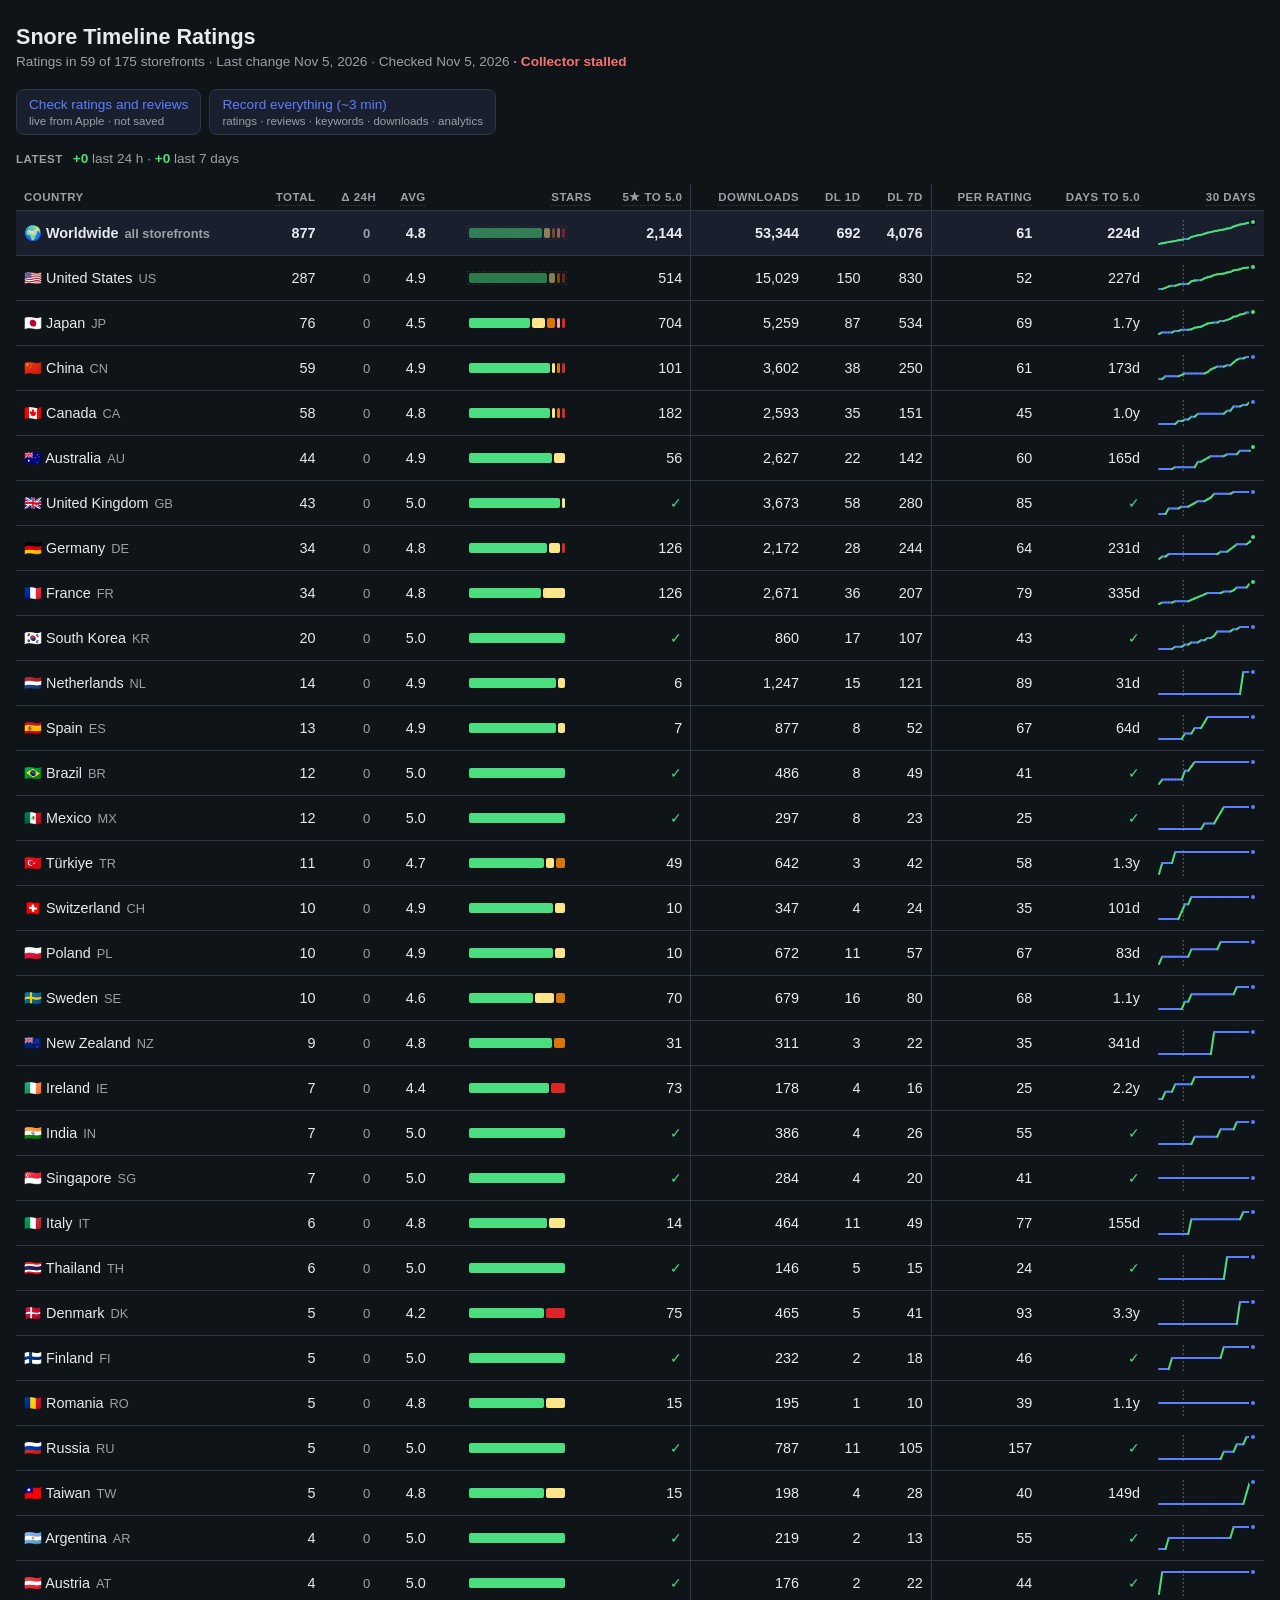
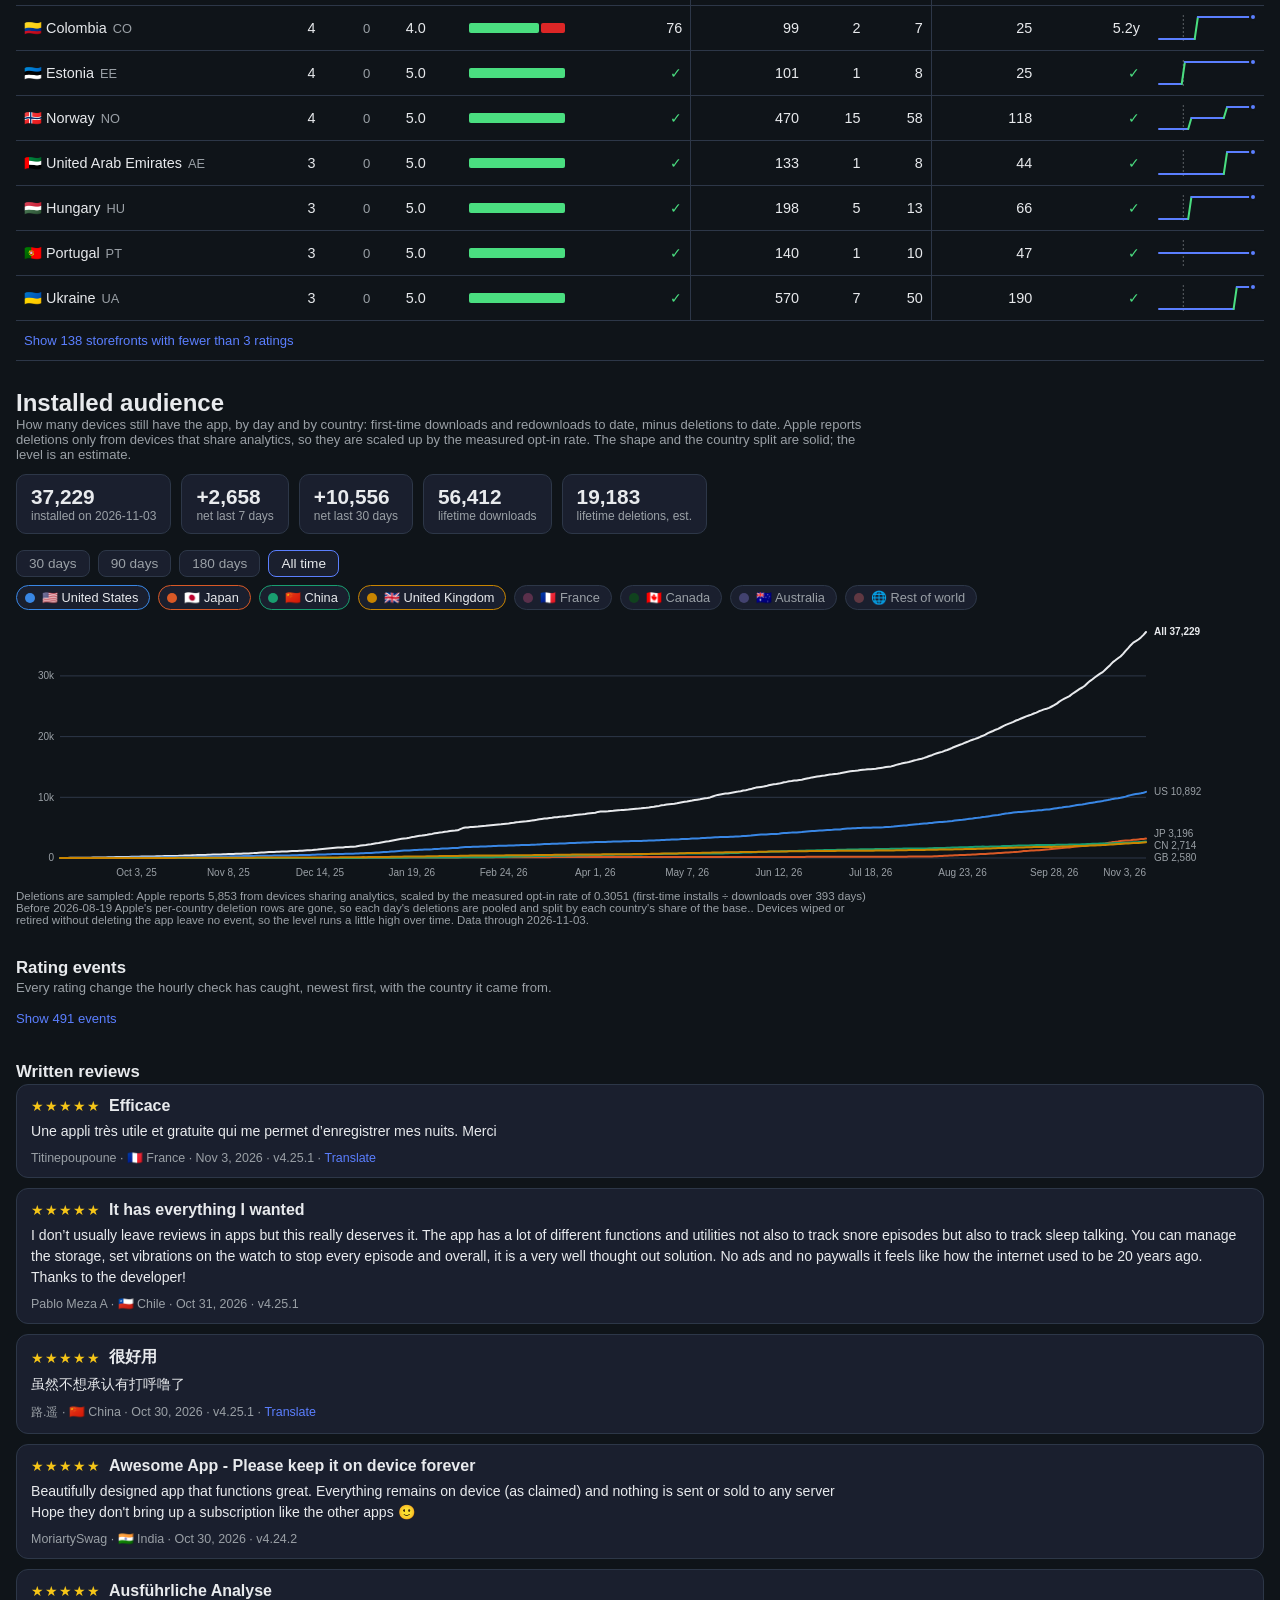
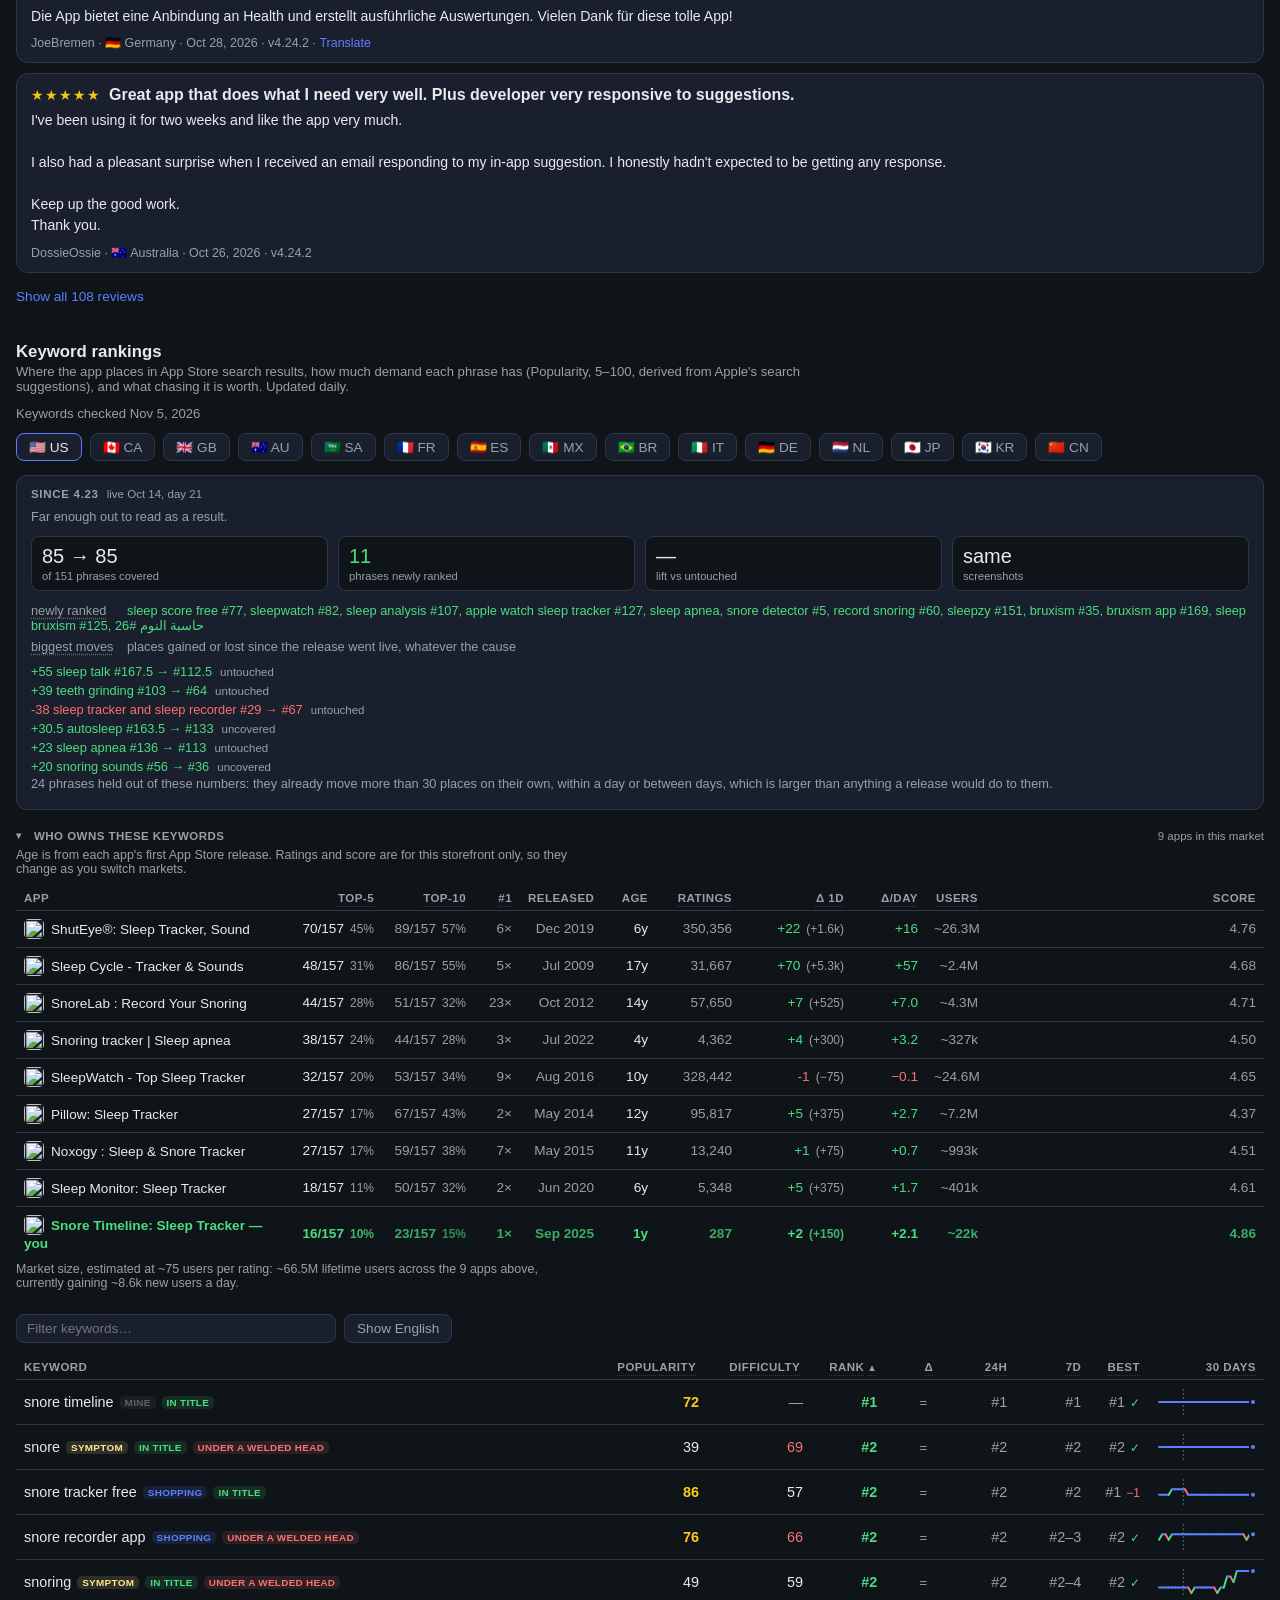
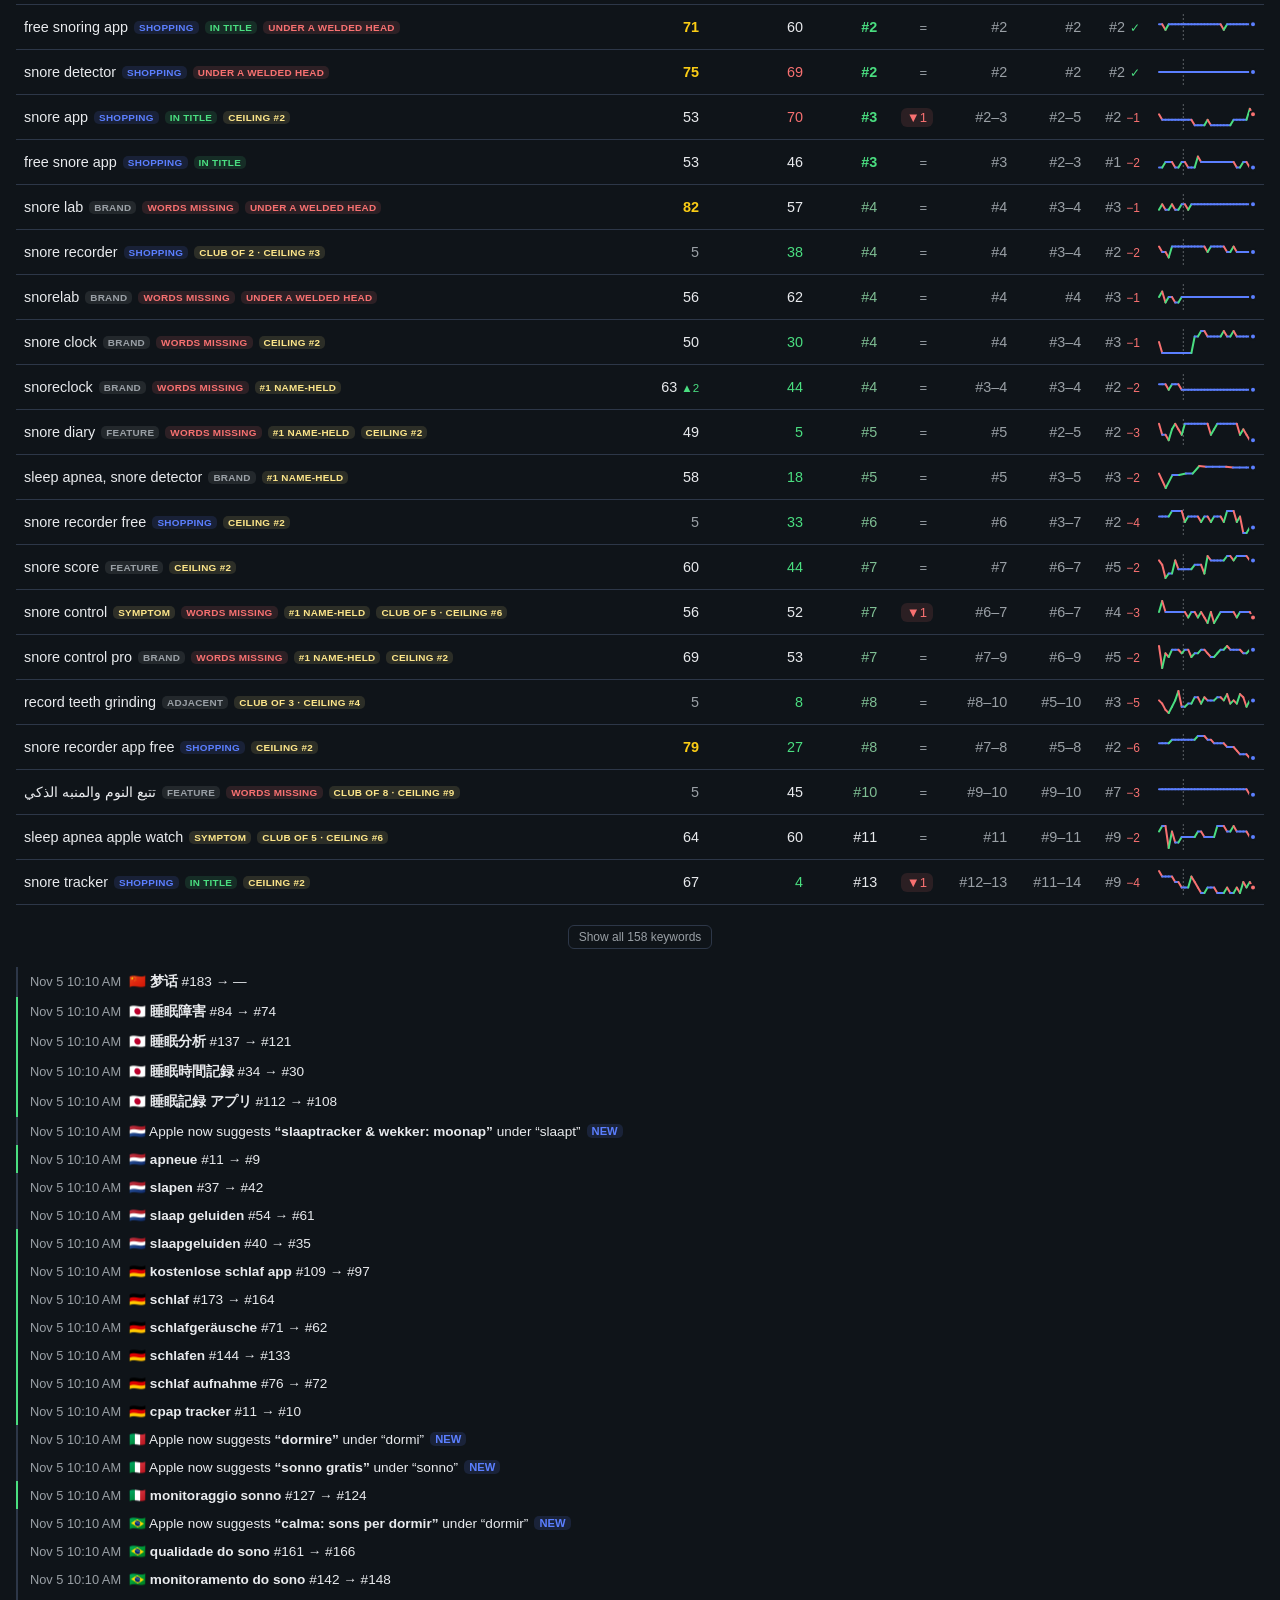
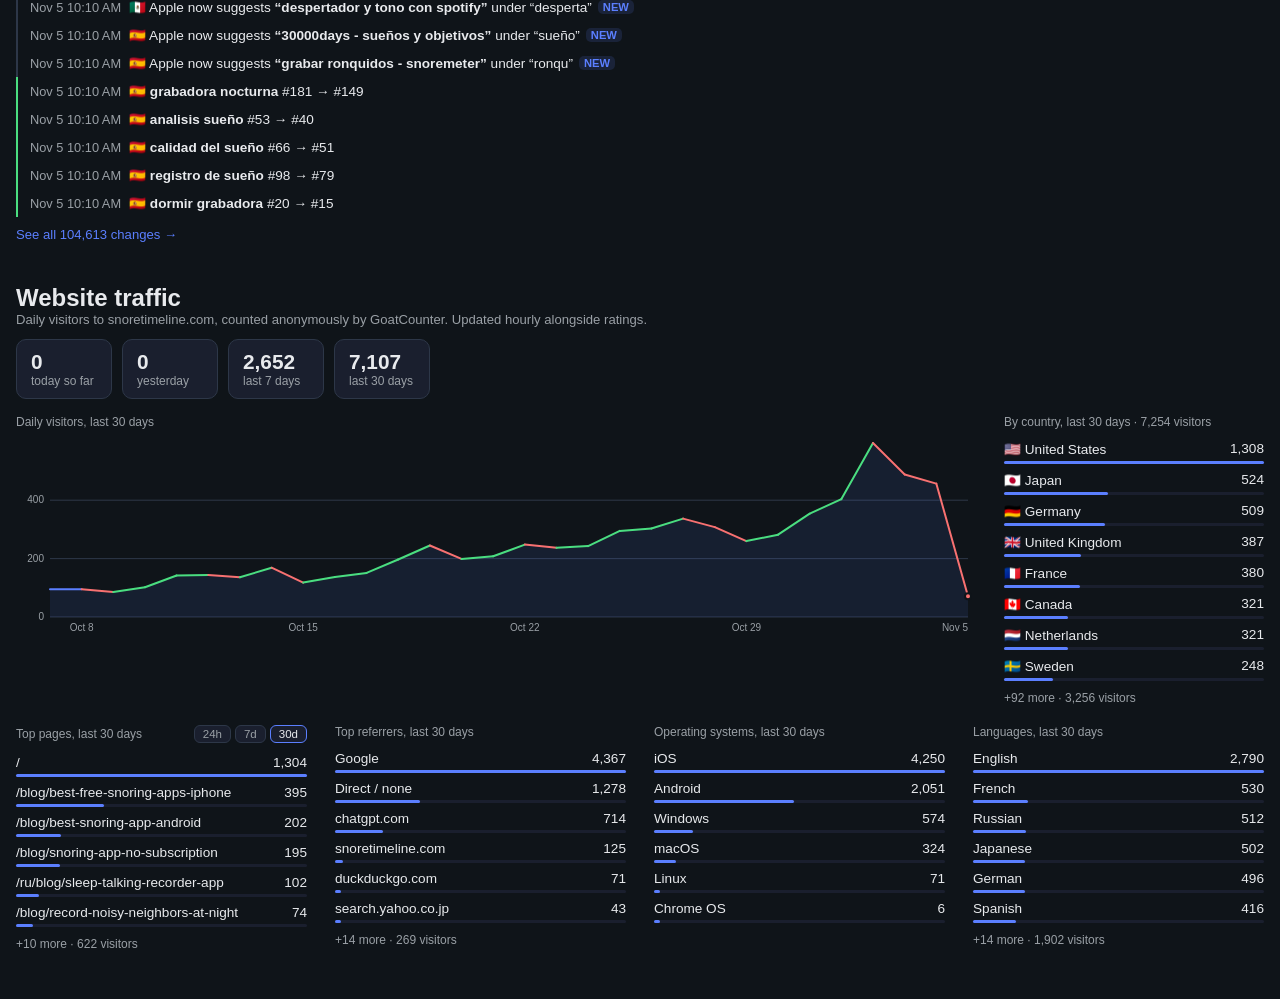
==== docs/index.html @ 48626a5b "dashboard: park the tag legend and its row filters Never used. The filter state only ever changes fr" ====
<!DOCTYPE html>
<html lang="en">
<head>
    <meta charset="UTF-8">
    <meta name="viewport" content="width=device-width, initial-scale=1.0">
    <meta name="theme-color" content="#0F1419">
    <title>Snore Timeline · Ratings Tracker</title>
    <link rel="stylesheet" href="styles.css?v=146">
</head>
<body>
    <main>
        <header>
            <h1>Snore Timeline Ratings</h1>
            <p id="meta">Loading…</p>
        </header>

        <div id="recent" hidden></div>

        <section id="week-reviews" hidden>
            <h2>New reviews this week</h2>
            <div class="week-row" id="week-row"></div>
        </section>

        <div class="table-wrap" id="ratings-wrap" hidden>
            <table id="ratings">
                <thead>
                    <tr>
<th>Country</th>
                        <th class="col-num" data-tip="Lifetime ratings Apple reports for this storefront">Total</th>
                        <th class="col-num" data-tip="New ratings in the rolling last 24 hours">Δ 24h</th>
                        <th class="col-num" data-tip="Average star rating for this storefront, to one decimal">Avg</th>
                        <th class="col-num" data-tip="How many ratings at each star; stars with none are omitted">Stars</th>
                        <th class="col-num" data-tip="New 5-star ratings needed for the displayed average to reach 5.0">5★ to 5.0</th>
                        <th class="col-num group-start" data-tip="First-time downloads from App Store Connect. Redownloads and updates are excluded. A trailing + means the storefront was added to the ledger late, so earlier downloads are pooled and the figure is a floor.">Downloads</th>
                        <th class="col-num" data-tip="First-time downloads on the most recent day on record. Apple's figures lag a day or two, so this is the latest complete day rather than a rolling 24 hours.">DL 1d</th>
                        <th class="col-num" data-tip="First-time downloads over the last seven days on record, ending on the most recent complete day.">DL 7d</th>
                        <th class="col-num group-start" data-tip="Downloads per rating. How many people install before one of them rates it — lower means this storefront rates the app more readily. Blank where the download history is incomplete.">Per rating</th>
                        <th class="col-num" data-tip="How long a 5.0 average is away, if every rating from here on is ★5 and they keep arriving at this storefront's own downloads-per-rating rate on its last seven days of download pace. The 5★ to 5.0 column says how many are needed; this says how long the traffic already coming would take to produce them.">Days to 5.0</th>
                        <th class="col-spark" data-tip="Lifetime rating count at the end of each of the last 30 days">30 days</th></tr>
                </thead>
                <tbody></tbody>
            </table>
        </div>

        <section id="audience-section" hidden>
            <h2>Installed audience</h2>
            <p class="section-sub">How many devices still have the app, by day and by country: first-time downloads and redownloads to date, minus deletions to date. Apple reports deletions only from devices that share analytics, so they are scaled up by the measured opt-in rate. The shape and the country split are solid; the level is an estimate.</p>
            <div class="traffic-row" id="audience-row"></div>
            <div class="audience-controls">
                <div class="audience-ranges" id="audience-ranges"></div>
                <div class="audience-chips" id="audience-chips"></div>
            </div>
            <div id="audience-chart"></div>
            <p class="audience-note" id="audience-note"></p>
        </section>

        <section id="events-section" hidden>
            <h2>Rating events</h2>
            <p class="section-sub">Every rating change the hourly check has caught, newest first, with the country it came from.</p>
            <ol id="events"></ol>
        </section>

        <section id="reviews-section" hidden>
            <h2>Written reviews</h2>
            <div id="reviews"></div>
        </section>

        <section id="keywords-section" hidden>
            <h2>Keyword rankings</h2>
            <p class="section-sub">Where the app places in App Store search results, how much demand each phrase has (Popularity, 5–100, derived from Apple's search suggestions), and what chasing it is worth. Updated daily.</p>
            <p class="section-sub" id="kw-updated" hidden></p>
            <div id="kw-tabs"></div>
            <div id="kw-release" hidden></div>
            <div id="kw-competitors" hidden></div>
            <div id="kw-legend" hidden></div>
            <div id="kw-controls" hidden>
                <input id="kw-search" type="search" placeholder="Filter keywords…" autocomplete="off">
                <button id="kw-translate" class="kw-translate" hidden></button>
            </div>
            <div class="table-wrap">
                <table id="keywords">
                    <thead>
                        <tr>
                            <th>Keyword</th>
                            <th class="col-num" data-sort="pop" data-tip="Search demand, 5–100: how early and how high the phrase surfaces in App Store autocomplete">Popularity<span class="sort-arrow"></span></th>
                            <th class="col-num" data-sort="hard" data-tip="How hard the apps in the way are to pass, 0–100, graded from public signals: their ratings, their names, their age, how often the list turns over, whether it has moved for you. The push-next card still weighs this against demand for you.">Difficulty<span class="sort-arrow"></span></th>
                            <th class="col-num" data-sort="rank" data-tip="Current position in App Store search results for this phrase, out of the top 200 checked">Rank<span class="sort-arrow"></span></th>
                            <th class="col-num" data-tip="Where you stand now against yesterday's closing rank. Always matches the sparkline's last segment.">Δ</th>
                            <th class="col-num" data-tip="Rank range over the last 24 hours of runs">24h</th>
                            <th class="col-num" data-tip="Rank range over the last 7 days">7d</th>
                            <th class="col-num" data-tip="Best rank measured on any day since tracking began, and how far the current rank sits behind it. A tick means it is at its best right now.">Best</th>
                            <th class="col-spark" data-tip="Each day's closing rank over the last 30 days, the way a stock chart plots a close. The line rises as the rank improves.">30 days</th>
                        </tr>
                    </thead>
                    <tbody></tbody>
                </table>
            </div>
            <ol id="kw-events" hidden></ol>
            <p class="kw-log-link" id="kw-log-link" hidden>
                <a href="keyword-log.html">See the full movement log &rarr;</a>
            </p>
            <div id="kw-builder" hidden></div>
            <div id="kw-plan" hidden></div>
        </section>

        <section id="traffic-section" hidden>
            <h2>Website traffic</h2>
            <p class="section-sub">Daily visitors to snoretimeline.com, counted anonymously by GoatCounter. Updated hourly alongside ratings.</p>
            <div class="traffic-row" id="traffic-row"></div>
            <div class="traffic-detail">
                <div class="traffic-chart-wrap">
                    <p class="traffic-sub">Daily visitors, last 30 days</p>
                    <div id="traffic-chart"></div>
                </div>
                <div class="traffic-countries-wrap" id="traffic-countries-wrap" hidden>
                    <p class="traffic-sub">By country, last 30 days</p>
                    <div id="traffic-countries"></div>
                </div>
            </div>
            <div class="traffic-breakdowns">
                <div class="traffic-bd" id="traffic-pages-wrap" hidden>
                    <div class="traffic-bd-head">
                        <p class="traffic-sub" id="traffic-pages-sub">Top pages, last 30 days</p>
                        <div class="traffic-ranges" id="traffic-pages-ranges"></div>
                    </div>
                    <div id="traffic-pages"></div>
                </div>
                <div class="traffic-bd" id="traffic-refs-wrap" hidden>
                    <p class="traffic-sub">Top referrers, last 30 days</p>
                    <div id="traffic-refs"></div>
                </div>
                <div class="traffic-bd" id="traffic-systems-wrap" hidden>
                    <p class="traffic-sub">Operating systems, last 30 days</p>
                    <div id="traffic-systems"></div>
                </div>
                <div class="traffic-bd" id="traffic-langs-wrap" hidden>
                    <p class="traffic-sub">Languages, last 30 days</p>
                    <div id="traffic-langs"></div>
                </div>
            </div>
        </section>

    </main>
    <div id="tooltip" hidden></div>
    <script src="app.js?v=246"></script>
</body>
</html>
---- docs/styles.css ----
:root {
    --bg: #0F1419;
    --bg-raised: #1A1F2E;
    --text: #E8EAED;
    --text-secondary: #9AA0A6;
    --border: #2D3748;
    --accent: #5B7FFF;
    --good: #4ADE80;
    --bad: #F87171;
    --star5: #4ADE80;
    --star4: #FDE68A;
    --star3: #D97706;
    --star2: #FCA5A5;
    --star1: #DC2626;
    /* Row hover wash, mixed against each of the two row backgrounds so the
       pinned first cell and the total row land on the same tint. */
    --row-hover: color-mix(in srgb, var(--accent) 10%, var(--bg));
    --row-hover-raised: color-mix(in srgb, var(--accent) 10%, var(--bg-raised));
}

* { box-sizing: border-box; margin: 0; }

body {
    background: var(--bg);
    color: var(--text);
    font-family: -apple-system, BlinkMacSystemFont, "Segoe UI", Roboto, sans-serif;
    -webkit-font-smoothing: antialiased;
}

main {
    /* Wide enough for the keyword table's nine columns and the field builder's
       three phrase lists to sit side by side without wrapping, and still
       bounded so prose lines stay readable on a very wide display. */
    max-width: 1360px;
    margin: 0 auto;
    padding: 24px 16px 48px;
}

/* Prose keeps a readable measure while tables and grids take the full width:
   a 1360px line of explanation is harder to read than a 960px one. */
.section-sub,
#kw-plan .plan-line,
#kw-builder .fb-context .plan-line,
#kw-builder > .plan-line,
#kw-legend > .plan-line,
.kw-comp-note,
.recent-list { max-width: 860px; }

h1 { font-size: 1.35rem; margin-bottom: 4px; }

#meta { color: var(--text-secondary); font-size: 0.85rem; margin-bottom: 20px; }
/* Only rendered when a collector is stalled or erroring, so it is allowed to
   be loud — the rest of the time the meta line says nothing about health. */
.meta-warn { color: var(--bad); font-weight: 600; cursor: help; }
.meta-item + .meta-item::before { content: " · "; }
@media (max-width: 600px) {
    .meta-item { display: block; line-height: 1.6; }
    .meta-item + .meta-item::before { content: none; }
}

#check-row { margin-bottom: 16px; }
.check-now {
    background: var(--bg-raised);
    border: 1px solid var(--border);
    border-radius: 8px;
    color: var(--accent);
    font: inherit;
    font-size: 0.85rem;
    padding: 7px 12px;
    cursor: pointer;
    max-width: 100%;
    text-align: left;
}
.check-now:disabled { color: var(--text-secondary); cursor: default; }
/* Idle labels are two lines: the name, then what it covers. Only the idle
   state has the sub-line, so the buttons shrink to one line while a run is
   reporting progress. */
.check-now .btn-line { display: block; }
.check-now .btn-sub {
    display: block;
    margin-top: 3px;
    font-size: 0.72rem;
    color: var(--text-secondary);
}
/* A drop is rare, usually Apple's error, and reads as a rise if it is left to
   a minus sign among flags — so it gets the colour and the word. */
.check-now .drop { color: var(--bad); font-weight: 600; }
#check-row { display: flex; flex-wrap: wrap; gap: 8px; align-items: center; }

/* Progress for a dispatched update. Only on screen while one is running, so
   it can take the space: three rows that answer "which stage, how far in". */
#run-panel {
    border: 1px solid var(--border);
    border-radius: 8px;
    margin-bottom: 16px;
    font-size: 0.82rem;
}
.run-row {
    display: flex;
    align-items: center;
    gap: 8px;
    padding: 7px 12px;
    color: var(--text-secondary);
    text-decoration: none;
}
.run-row + .run-row { border-top: 1px solid var(--border); }
a.run-row:hover { background: var(--bg-raised); }
.run-name { color: var(--text); min-width: 72px; }
.run-detail { flex: 1; min-width: 0; }
.run-time { font-variant-numeric: tabular-nums; }
.run-dot {
    width: 8px;
    height: 8px;
    border-radius: 50%;
    flex: none;
    background: var(--border);
}
.run-row.run .run-dot { background: var(--accent); animation: run-pulse 1.4s ease-in-out infinite; }
.run-row.done .run-dot { background: var(--good); }
.run-row.fail .run-dot { background: var(--bad); }
.run-row.fail .run-detail { color: var(--bad); }
@keyframes run-pulse { 50% { opacity: 0.25; } }
@media (prefers-reduced-motion: reduce) {
    .run-row.run .run-dot { animation: none; }
}
@media (max-width: 600px) {
    .run-name { min-width: 62px; }
}

#recent { margin-bottom: 18px; }
.recent-head { display: flex; align-items: baseline; gap: 10px; margin-bottom: 2px; }
.recent-label {
    color: var(--text-secondary);
    font-size: 0.72rem;
    font-weight: 600;
    text-transform: uppercase;
    letter-spacing: 0.04em;
}
.recent-sums { color: var(--text-secondary); font-size: 0.85rem; }
.recent-sums strong { color: var(--good); font-weight: 600; }
.recent-sums strong.down { color: var(--bad); }
.recent-list { max-width: 460px; }
.recent-row {
    display: flex;
    align-items: center;
    gap: 8px;
    padding: 7px 0;
    border-bottom: 1px solid var(--border);
    font-size: 0.88rem;
    color: var(--text);
}
.recent-row:last-child { border-bottom: none; }
.recent-row.old { opacity: 0.6; }
.recent-divider {
    color: var(--text-secondary);
    font-size: 0.68rem;
    font-weight: 600;
    text-transform: uppercase;
    letter-spacing: 0.04em;
    padding: 8px 0 3px;
}
.recent-row strong { color: var(--good); font-weight: 600; }
.recent-row strong.down { color: var(--bad); }
.recent-row strong.flat { color: var(--text-secondary); }
.recent-row .recent-time { margin-left: auto; color: var(--text-secondary); font-size: 0.78rem; }

/* Horizontal panning, always. The header that would otherwise scroll away
   with it is handled by the floating clone in app.js -- a sticky header cannot
   work here, because this wrapper is a scroll container on both axes and the
   page therefore is not the scrollport. */
.table-wrap { overflow-x: auto; -webkit-overflow-scrolling: touch; }

/* A clone of the header row, held against the top of the viewport while the
   table body is passing it. This exists because position: sticky cannot work
   here: the wrapper pans sideways, which makes it a scroll container on both
   axes, which means the page is not the scrollport and there is nothing for a
   sticky header to pin against.

   The clone is a real scroll container of its own, and app.js keeps its
   scrollLeft equal to the wrapper's. Matching scroll positions rather than
   transforming the clone is what lets the pinned first column keep working --
   under a transform it would slide away with everything else. */
/* A breakdown that does not sum to the count beside it is behind, not wrong
   in shape -- dimmed so it reads as provisional rather than authoritative,
   with the arithmetic spelled out in the tooltip. */
.star-bar-wrap.stale { opacity: 0.5; }
.star-bar-wrap.stale .star-bar { outline: 1px dashed var(--border); outline-offset: 1px; }
.tip-stale {
    margin-top: 6px;
    padding-top: 6px;
    border-top: 1px solid var(--border);
    color: var(--text-secondary);
    font-size: 0.75rem;
    max-width: 230px;
    white-space: normal;
}

.floating-head {
    position: fixed;
    top: 0;
    z-index: 20;
    overflow: hidden;
    background: var(--bg);
    border-bottom: 1px solid var(--border);
    display: none;
}
.floating-head.on { display: block; }
.floating-head-scroll {
    overflow-x: auto;
    scrollbar-width: none;
}
/* The clone must not offer its own scrollbar: it is driven by the table
   below it, and a second one to drag would be a control that lies. */
.floating-head-scroll::-webkit-scrollbar { display: none; }
.floating-head table { border-collapse: collapse; }
.floating-head th:first-child {
    position: sticky;
    left: 0;
    z-index: 2;
    background: var(--bg);
}

/* The identity column stays pinned while the rest scrolls sideways. */
#ratings th:first-child, #ratings td:first-child,
#keywords th:first-child, #keywords td:first-child {
    position: sticky;
    left: 0;
    z-index: 2;
    background: var(--bg);
}
#ratings tr.total-row td:first-child { background: var(--bg-raised); }



/* Eleven columns read as three ideas -- what people rated, what they
   downloaded, and the ratio between them -- so the groups get a rule between
   them rather than a second header row. A spanning row would have to stick at
   its own offset under the row above it, which is fragile enough to not be
   worth it for a divider's worth of meaning. */
#ratings th.group-start, #ratings td.group-start { border-left: 1px solid var(--border); }

@media (max-width: 640px) {
    th, td { padding: 7px 6px; }
    table { font-size: 0.84rem; }
    .star-bar { width: 72px; }
    #ratings td:first-child, #keywords td:first-child {
        max-width: 44vw;
        overflow: hidden;
        text-overflow: ellipsis;
    }
    /* A tag clipped to "CATEG…" is worse than no tag: it costs the width and
       says nothing. The keyword column wraps instead, and the tags sit on
       their own line under the phrase. */
    #keywords td:first-child {
        max-width: 52vw;
        overflow: visible;
        text-overflow: clip;
        white-space: normal;
    }
    #keywords td:first-child .badge {
        display: inline-block;
        margin: 4px 6px 0 0;
        white-space: nowrap;
    }
    #keywords td:first-child .kw-original { display: block; margin-left: 0; }
}

table {
    width: 100%;
    border-collapse: collapse;
    font-variant-numeric: tabular-nums;
    font-size: 0.9rem;
}

th {
    text-align: left;
    color: var(--text-secondary);
    font-size: 0.72rem;
    font-weight: 600;
    text-transform: uppercase;
    letter-spacing: 0.04em;
    padding: 6px 8px;
    border-bottom: 1px solid var(--border);
    white-space: nowrap;
}

td { padding: 8px; border-bottom: 1px solid var(--border); white-space: nowrap; }

th.col-num, td.col-num { text-align: right; }
td.col-avg { cursor: pointer; }
th.col-spark, td.col-spark { text-align: right; width: 110px; }

tr.total-row td { font-weight: 600; background: var(--bg-raised); }
tr.changed td:first-child { box-shadow: inset 3px 0 0 var(--accent); }

/* Seven columns of small numbers are easy to lose your line in, so the row
   under the cursor lights up. Only where hover is real: on touch the state
   sticks to the last-tapped row. The pinned first cell paints its own opaque
   background to cover the scrolling columns, so it needs the tint spelled out
   again at a specificity that clears the #id rule above. Expanded keyword
   detail rows keep their panel background — they are not a row to track. */
@media (hover: hover) {
    tbody tr:hover td { background: var(--row-hover); }
    tbody tr.total-row:hover td { background: var(--row-hover-raised); }
    tbody tr.kw-detail:hover td { background: var(--bg-raised); }
    #ratings tbody tr:hover td:first-child,
    #keywords tbody tr:hover td:first-child { background: var(--row-hover); }
    #ratings tbody tr.total-row:hover td:first-child { background: var(--row-hover-raised); }
}

.country-name { color: var(--text-secondary); font-size: 0.8rem; margin-left: 6px; }
@media (max-width: 480px) { .country-name { display: none; } }

.delta { border-radius: 6px; padding: 2px 6px; font-size: 0.82rem; }
.delta.up { color: var(--good); background: rgba(74, 222, 128, 0.12); }
.delta.down { color: var(--bad); background: rgba(248, 113, 113, 0.12); }
.delta.flat { color: var(--text-secondary); }

.muted { color: var(--text-secondary); }
.at-five { color: var(--good); }
/* Sits beside the best-ever rank as the distance from it. Red for ground lost
   against the ceiling, green tick when sitting on it — same reading as the
   delta column, so the two agree at a glance. Kept small: the headline number
   is the best itself, the gap is the footnote. */
.best-gap { margin-left: 5px; font-size: 0.75rem; color: var(--bad); }
.best-gap.at-best { color: var(--good); }

svg.spark { display: block; margin-left: auto; touch-action: none; }
.spark-line { fill: none; stroke: var(--accent); stroke-width: 2; stroke-linejoin: round; stroke-linecap: round; }
.spark-dot { fill: var(--accent); stroke: var(--bg); stroke-width: 2; }
.spark-line.up { stroke: var(--good); }
.spark-dot.up { fill: var(--good); }
.spark-line.down { stroke: var(--bad); }
.spark-dot.down { fill: var(--bad); }
.spark-hover { fill: var(--text); stroke: var(--bg); stroke-width: 2; }
/* The release, on every rank and rating chart at once. Dashed and dim on
   purpose: it is the axis the line is read against, not another series. */
.spark-mark { stroke: var(--text-secondary); stroke-width: 1; stroke-dasharray: 2 2; opacity: 0.55; }

#week-reviews { margin-bottom: 20px; }
#week-reviews h2 { font-size: 1.05rem; margin-bottom: 10px; }
.week-row {
    display: flex;
    gap: 10px;
    overflow-x: auto;
    padding-bottom: 6px;
    scroll-snap-type: x mandatory;
    -webkit-overflow-scrolling: touch;
}
.week-card {
    flex: 0 0 min(420px, 100%);
    scroll-snap-align: start;
    background: var(--bg-raised);
    border: 1px solid var(--border);
    border-radius: 12px;
    padding: 10px 12px;
}
.week-card .review-title { font-size: 0.88rem; }
.week-card .review-body { font-size: 0.8rem; }

.stars { color: #F5C518; letter-spacing: 1px; font-size: 0.85rem; }

#reviews-section { margin-top: 32px; }
#reviews-section h2 { font-size: 1.05rem; margin-bottom: 2px; }
.review-card {
    background: var(--bg-raised);
    border: 1px solid var(--border);
    border-radius: 12px;
    padding: 12px 14px;
    margin-bottom: 10px;
}
.review-head { display: flex; align-items: center; gap: 8px; flex-wrap: wrap; }
.review-title { font-weight: 600; }
.review-body { font-size: 0.88rem; line-height: 1.5; margin-top: 6px; white-space: pre-wrap; }
.review-meta { color: var(--text-secondary); font-size: 0.78rem; margin-top: 8px; }
.translate-btn {
    background: none;
    border: none;
    padding: 0;
    color: var(--accent);
    font: inherit;
    font-size: 0.78rem;
    cursor: pointer;
}
.translate-btn:disabled { color: var(--text-secondary); cursor: default; }
.translate-btn:hover:not(:disabled) { text-decoration: underline; }
.review-translation {
    margin-top: 8px;
    padding: 8px 0 0 10px;
    border-top: 1px solid var(--border);
    border-left: 2px solid var(--accent);
}
.review-translation .review-title { font-size: 0.88rem; }
.review-translation .review-body { margin-top: 2px; color: var(--text-secondary); }
/* The developer's reply, indented under the review it answers so the two read
   as one thread rather than two reviews. */
.review-response {
    margin-top: 10px;
    padding: 8px 0 0 10px;
    border-top: 1px solid var(--border);
    border-left: 2px solid var(--text-secondary);
}
.review-response-head {
    color: var(--text-secondary);
    font-size: 0.78rem;
    font-weight: 600;
}
.review-response .review-body { margin-top: 4px; }
.week-card .review-response .review-body { font-size: 0.8rem; }
.show-more {
    background: none;
    border: none;
    color: var(--accent);
    font: inherit;
    font-size: 0.85rem;
    cursor: pointer;
    padding: 6px 0;
}
.show-more:hover { text-decoration: underline; }

#events .badge.review { color: var(--accent); background: rgba(91, 127, 255, 0.14); }

.toggle-unrated {
    background: none;
    border: none;
    color: var(--accent);
    font: inherit;
    font-size: 0.82rem;
    cursor: pointer;
    padding: 4px 0;
}
.toggle-unrated:hover { text-decoration: underline; }

#keywords-section { margin-top: 32px; }
#keywords-section h2 { font-size: 1.05rem; margin-bottom: 2px; }
#kw-tabs { display: flex; flex-wrap: wrap; gap: 8px; margin-bottom: 12px; }
.kw-tab {
    background: var(--bg-raised);
    border: 1px solid var(--border);
    border-radius: 8px;
    color: var(--text-secondary);
    font: inherit;
    font-size: 0.85rem;
    padding: 5px 12px;
    cursor: pointer;
}
.kw-tab.active { color: var(--text); border-color: var(--accent); }
/* The term Apple actually ranks, kept beside its meaning rather than replaced.
   Wraps under the gloss on a narrow screen instead of widening the column. */
.kw-original {
    color: var(--text-secondary);
    font-size: 0.85em;
    margin-left: 6px;
    overflow-wrap: anywhere;
}
.kw-original::before { content: "("; }
.kw-original::after { content: ")"; }
#keywords th[data-sort] { cursor: pointer; user-select: none; }
#keywords th[data-sort]:hover { color: var(--text); }
/* Dotted rule marks a column that has an explanation, so it reads as
   available rather than needing to be discovered by resting the cursor.
   Sortable headers show the same tip on hover but keep their tap to sort,
   hence the pointer cursor there and help elsewhere. */
th[data-tip] {
    text-decoration: underline dotted var(--border);
    text-underline-offset: 4px;
}
th[data-tip]:not([data-sort]) { cursor: help; }
th[data-tip]:hover { color: var(--text); }
.sort-arrow { font-size: 0.6rem; margin-left: 3px; }
/* The dotted rule promises an explanation that hover delivers, and a phone
   has no hover — so on a sortable header, where the tap is already spent on
   sorting, the promise was one a touch screen could not keep. The mark is the
   way to reach it, and it appears only where hover cannot: on a mouse the
   header is unchanged, because there it already works. */
.th-info { display: none; }
@media (hover: none) {
    /* Sized as the target rather than padded out to one. An invisible box
       spilling past the circle would reach back over the label, and the label
       is the sort control — a mark that explains the column by quietly eating
       taps meant for sorting trades one broken interaction for another. */
    .th-info {
        display: inline-flex;
        align-items: center;
        justify-content: center;
        width: 24px;
        height: 24px;
        margin-left: 5px;
        padding: 0;
        vertical-align: middle;
        border: 1px solid var(--border);
        border-radius: 50%;
        background: none;
        color: var(--text-secondary);
        font: inherit;
        font-size: 0.62rem;
        line-height: 1;
    }
}
.star-bar-wrap { display: inline-flex; align-items: center; gap: 5px; }
.star-bar {
    display: inline-flex;
    gap: 2px;
    width: 96px;
    height: 10px;
    cursor: default;
    position: relative;
    touch-action: manipulation; /* taps without blocking page scroll */
}
/* Invisible halo so the 10px bar has a finger-sized hit target. */
.star-bar::before {
    content: "";
    position: absolute;
    inset: -13px -8px;
}
.star-seg { flex-basis: 0; min-width: 3px; border-radius: 2px; }
/* Ordinal good-to-bad ramp, validated on the dark surface: hue = severity
   band, alternating lightness separates in-hue neighbors; fixed 5-to-1
   position + 2px gaps + tooltip carry identity beyond color. */
.s5 { background: var(--star5); }
.s4 { background: var(--star4); }
.s3 { background: var(--star3); }
.s2 { background: var(--star2); }
.s1 { background: var(--star1); }

.mix-gain {
    color: var(--good);
    font-size: 0.72rem;
    font-weight: 600;
    width: 22px;
    flex: none;
    text-align: left;
}

.rank-top { color: var(--good); font-weight: 600; }
.rank-page1 { color: #7fbf94; } /* softer green: same family as top-3, one step down */
.pop-hot { color: #facc15; font-weight: 600; }

.pop-delta { font-size: 0.72rem; margin-left: 4px; }
.pop-delta.up { color: var(--good); }
.pop-delta.down { color: var(--bad); }

.kw-name { cursor: pointer; }
.kw-name:hover { color: var(--accent); }
tr.kw-detail td {
    background: var(--bg-raised);
    white-space: normal;
    font-size: 0.82rem;
    padding: 8px 12px;
}
.kw-detail ol { margin: 0; padding-left: 20px; line-height: 1.7; }
.kw-detail li.you { color: var(--good); font-weight: 600; }
.kw-detail-note { color: var(--good); font-size: 0.78rem; margin-top: 4px; }

.kw-app-icon {
    width: 20px;
    height: 20px;
    border-radius: 5px;
    vertical-align: -5px;
    margin-right: 7px;
    background: var(--bg-raised);
}

/* Seven columns do not fit a phone, so the table pans sideways. Only the table
   scrolls — the heading and note sit outside .kw-comp-scroll so they do not
   slide out of view with it. */
/* Sits between the market tabs and the keyword table, so the bottom margin
   keeps the two tables from reading as one. */
#kw-competitors { margin-top: 16px; margin-bottom: 24px; }
.kw-comp-note {
    color: var(--text-secondary);
    font-size: 0.78rem;
    margin: 2px 0 10px;
    max-width: 560px;
}
.kw-comp-scroll { overflow-x: auto; }

/* table-layout: fixed is load-bearing. Under the default auto layout a cell
   grows to fit its content and max-width is ignored, so the name column got
   wide enough to sit under the number columns. Fixed layout honours the widths
   below, which also keeps thead and tbody in step. */
/* 692px of number columns; the name column takes the remainder, so this
   min-width is what sets it -- 952 leaves 260px. Wider would read better on a
   desktop but the name column is pinned, and on a phone every pixel it takes
   is one the numbers cannot use. */
.kw-comp-table { min-width: 952px; table-layout: fixed; }
.kw-comp-table td { font-size: 0.85rem; }
.kw-comp-table tbody tr:last-child td { border-bottom: none; }

/* App, Top-5, Top-10, #1, Released, Age, Ratings, Δ 1d, Users, Score. These
   are positional, so inserting a column means renumbering every rule after it
   and updating the min-width above to their sum. Δ 1d is the widest number
   column because it carries the bracketed user equivalent inline. The name
   column carries no width: under fixed layout it takes whatever the number
   columns leave, so wide viewports spend their extra room on the app name.
   The table min-width keeps that remainder at 200px or more. */
.kw-comp-table th:nth-child(2), .kw-comp-table td:nth-child(2) { width: 88px; }
.kw-comp-table th:nth-child(3), .kw-comp-table td:nth-child(3) { width: 92px; }
.kw-comp-table th:nth-child(4), .kw-comp-table td:nth-child(4) { width: 46px; }
.kw-comp-table th:nth-child(5), .kw-comp-table td:nth-child(5) { width: 82px; }
.kw-comp-table th:nth-child(6), .kw-comp-table td:nth-child(6) { width: 54px; }
.kw-comp-table th:nth-child(7), .kw-comp-table td:nth-child(7) { width: 84px; }
.kw-comp-table th:nth-child(8), .kw-comp-table td:nth-child(8) { width: 112px; }
.kw-comp-table th:nth-child(9), .kw-comp-table td:nth-child(9) { width: 74px; }
.kw-comp-table th:nth-child(10), .kw-comp-table td:nth-child(10) { width: 60px; }

/* The name column pins while the numbers pan under it. The header cell has to
   be sticky too or it drifts away from the body column. z-index is required:
   sticky cells with z-index:auto paint in DOM order, so the later number cells
   would otherwise draw on top of the pinned name — most visibly on the bold
   "you" row, whose wider text reaches furthest right. */
.kw-comp-table th:nth-child(1),
.kw-comp-table td:nth-child(1) {
    position: sticky;
    left: 0;
    z-index: 2;
    background: var(--bg);
    box-shadow: 1px 0 0 var(--border);
}
/* Wraps rather than truncates. At 260px an ellipsis still cut "ShutEye®:
   Sleep Tracker, Sound" down to "ShutEy...", and a name clipped that early
   identifies nothing -- three of the nine competitors were indistinguishable.
   Two lines and a taller row is the cheaper cost. */
.kw-comp-name { white-space: normal; overflow-wrap: anywhere; line-height: 1.3; }
.kw-comp-pct { color: var(--text-secondary); font-size: 0.75rem; margin-left: 6px; }
/* Growth reads as a rate, so it is coloured like the ratings table's delta
   rather than sitting muted with the descriptive columns. */
/* One line: the bracketed user equivalent stays beside the delta; the column
   width above provides the room. */
.kw-comp-growth { white-space: nowrap; }
.kw-comp-growth.up { color: var(--good); }
.kw-comp-growth.down { color: var(--bad); }
.kw-comp-growth.flat { color: var(--text-secondary); }
.kw-comp-table tr.you td { color: var(--good); font-weight: 600; }
.kw-comp-table tr.you td.muted { color: var(--good); opacity: 0.75; }
/* The share inherits the "you" row's green rather than reverting to grey. */
.kw-comp-table tr.you .kw-comp-pct { color: var(--good); opacity: 0.8; }

#kw-events { list-style: none; padding: 0; margin-top: 14px; }
#kw-events li { padding: 6px 0 6px 12px; border-left: 2px solid var(--border); font-size: 0.85rem; }
#kw-events li.first-rating { border-left-color: var(--good); }
#kw-events .event-time {
    color: var(--text-secondary);
    font-size: 0.8rem;
    font-variant-numeric: tabular-nums;
    margin-right: 8px;
}
#kw-events .badge {
    font-size: 0.7rem;
    font-weight: 600;
    border-radius: 5px;
    padding: 1px 5px;
    margin-left: 6px;
    vertical-align: 1px;
}
#kw-events .badge.new { color: var(--accent); background: rgba(91, 127, 255, 0.14); }
/* A release inside the movement log. Weighted heavier than the rows around it
   because it is the one entry that explains the others. */
#kw-events li.log-release {
    border-left-color: var(--accent);
    background: rgba(91, 127, 255, 0.07);
    font-weight: 500;
}
#kw-events li.log-release.pending { border-left-color: var(--text-secondary); }
#kw-events .log-release-what { color: var(--text-secondary); font-weight: 400; }

/* Full movement log page (keyword-log.html). The list itself reuses the
   #kw-events rules above; everything here is the surrounding chrome. */
.log-back { margin-bottom: 6px; }
.log-back a { color: var(--text-secondary); font-size: 0.85rem; text-decoration: none; }
.log-back a:hover { color: var(--accent); }
.log-filters { margin: 14px 0 10px; display: flex; flex-direction: column; gap: 8px; }
.log-row { display: flex; flex-wrap: wrap; gap: 6px; align-items: center; }
.log-row #log-types { display: flex; flex-wrap: wrap; gap: 6px; }
#log-search {
    flex: 1 1 190px;
    min-width: 150px;
    background: var(--bg-raised);
    border: 1px solid var(--border);
    border-radius: 8px;
    color: var(--text);
    padding: 6px 10px;
    font-size: 0.85rem;
}
#log-search:focus { outline: none; border-color: var(--accent); }
/* The two controls that narrow the table, sitting directly on top of it: the
   search field and the English toggle. Both change what the rows say rather
   than which market is being read, which is why neither lives with the tabs. */
#kw-controls {
    display: flex;
    align-items: center;
    gap: 8px;
    margin: 10px 0 12px;
}
/* Same control as the log page's search, sized for sitting above the table. */
#kw-search {
    width: min(320px, 100%);
    background: var(--bg-raised);
    border: 1px solid var(--border);
    border-radius: 8px;
    color: var(--text);
    padding: 6px 10px;
    font-size: 0.85rem;
}
#kw-search:focus { outline: none; border-color: var(--accent); }
/* Matches the field it sits beside rather than the tabs it used to sit with.
   Never shrinks: on a narrow screen the search field gives up the width, since
   a squeezed placeholder still reads and a squeezed "Show original" does not. */
.kw-translate {
    flex: none;
    background: var(--bg-raised);
    border: 1px solid var(--border);
    border-radius: 8px;
    color: var(--text-secondary);
    font: inherit;
    font-size: 0.85rem;
    padding: 6px 12px;
    cursor: pointer;
}
.kw-translate:hover { color: var(--text); }
.kw-translate.active { color: var(--text); border-color: var(--accent); }
.kw-translate[hidden] { display: none; }
/* Day separator: hundreds of rows otherwise blur into one column of times. */
li.log-day {
    list-style: none;
    border-left: none;
    padding: 14px 0 4px;
    color: var(--text-secondary);
    font-size: 0.72rem;
    font-weight: 600;
    text-transform: uppercase;
    letter-spacing: 0.05em;
}
.kw-log-link { font-size: 0.82rem; margin-top: 10px; }
.kw-log-link a { color: var(--accent); text-decoration: none; }
.kw-log-link a:hover { text-decoration: underline; }

/* NEW chip inside the keyword table itself, not just the movement log. Marks
   rows whose blank delta columns and empty sparkline are down to the keyword
   being new rather than to it not moving. */
.badge.kw-new {
    font-size: 0.65rem;
    font-weight: 600;
    border-radius: 5px;
    padding: 1px 5px;
    margin-left: 7px;
    vertical-align: 1px;
    color: var(--accent);
    background: rgba(91, 127, 255, 0.14);
    letter-spacing: 0.03em;
}

#events-section { margin-top: 32px; }
#events-section h2 { font-size: 1.05rem; margin-bottom: 2px; }
.section-sub { color: var(--text-secondary); font-size: 0.82rem; margin-bottom: 12px; }

#events { list-style: none; padding: 0; }
#events li { padding: 7px 0 7px 12px; border-left: 2px solid var(--border); font-size: 0.88rem; }
#events li.date-head {
    border-left: none;
    padding: 14px 0 4px;
    color: var(--text-secondary);
    font-size: 0.72rem;
    font-weight: 600;
    text-transform: uppercase;
    letter-spacing: 0.04em;
}
#events li.first-rating { border-left-color: var(--good); }
#events li.tracked { border-left-color: var(--accent); }
#events .event-note { color: var(--text-secondary); font-size: 0.8rem; margin-left: 4px; }
#events .event-time {
    color: var(--text-secondary);
    font-size: 0.8rem;
    font-variant-numeric: tabular-nums;
    margin-right: 8px;
}
#events .badge {
    font-size: 0.7rem;
    font-weight: 600;
    border-radius: 5px;
    padding: 1px 5px;
    margin-left: 6px;
    vertical-align: 1px;
}
#events .badge.first { color: var(--good); background: rgba(74, 222, 128, 0.12); }
#events .badge.new { color: var(--accent); background: rgba(91, 127, 255, 0.14); }
#events li.empty { border-left: none; color: var(--text-secondary); }
/* A star edit moved no count, so it stays neutral rather than borrowing the
   green of a gain or the red of a loss. */
#events li.edit { border-left-color: var(--text-secondary); }
#events .badge.edit { color: var(--text-secondary); background: rgba(154, 160, 166, 0.14); }
/* A review Apple no longer serves: its star left with it, so it takes the red
   of a loss rather than the accent of a new review. */
#events li.removed { border-left-color: var(--bad); }
#events .badge.removed { color: var(--bad); background: rgba(248, 113, 113, 0.12); }

#tooltip {
    position: fixed;
    background: var(--bg-raised);
    border: 1px solid var(--border);
    border-radius: 10px;
    padding: 8px 12px;
    font-size: 0.8rem;
    line-height: 1.55;
    pointer-events: none;
    z-index: 10;
    box-shadow: 0 6px 24px rgba(0, 0, 0, 0.6);
}
#tooltip .tip-value { font-weight: 600; font-variant-numeric: tabular-nums; }
#tooltip .tip-date { display: block; color: var(--text-secondary); font-size: 0.72rem; }
/* Per-day country rows under a traffic-chart tip: names left, counts right. */
#tooltip .tip-bd { display: block; margin-top: 5px; }
#tooltip .tip-bd-row { display: flex; justify-content: space-between; gap: 16px; color: var(--text-secondary); font-size: 0.74rem; }
#tooltip .tip-bd-row span:last-child { color: var(--text); font-variant-numeric: tabular-nums; }
.tip-row { display: flex; align-items: center; gap: 7px; white-space: nowrap; }
.tip-text {
    display: block;
    white-space: normal;
    max-width: 250px;
    color: var(--text-secondary);
    font-size: 0.74rem;
    margin-top: 3px;
}
/* A header tip is the whole tooltip rather than a note under a value, so it
   carries no leading gap and reads at full contrast. */
#tooltip .tip-text:only-child { margin-top: 0; color: var(--text); }
/* Names the kind of thing a chip is, above the sentence explaining this one.
   Sized and tracked like the chips themselves so the tooltip reads as their
   caption rather than as another line of prose. */
.tip-title {
    display: block;
    max-width: 250px;
    font-size: 0.66rem;
    font-weight: 600;
    letter-spacing: 0.06em;
    text-transform: uppercase;
    color: var(--text-secondary);
}
/* With a title above it the sentence is the payload, not a footnote. */
#tooltip .tip-title + .tip-text { margin-top: 2px; color: var(--text); }
.tip-change {
    display: block;
    white-space: normal;
    max-width: 250px;
    color: var(--text);
    font-size: 0.74rem;
    margin-top: 4px;
}
.kw-pop { cursor: pointer; }
.tip-swatch { width: 9px; height: 9px; border-radius: 2px; flex: none; }
.tip-gain { color: var(--good); font-weight: 600; font-size: 0.72rem; }

/* Website traffic: stat tiles, a full-width daily-visitors chart, and a
   by-country split. app.js draws the chart at the wrapper's pixel width, so
   the wrapper only has to claim the room. */
.traffic-row { display: flex; gap: 10px; flex-wrap: wrap; align-items: stretch; }
.traffic-tile {
    background: var(--bg-raised);
    border: 1px solid var(--border);
    border-radius: 10px;
    padding: 10px 14px;
    min-width: 96px;
}
.traffic-num { font-size: 1.3rem; font-weight: 600; }
.traffic-label { color: var(--text-secondary); font-size: 0.75rem; }
.traffic-detail { display: flex; gap: 28px; margin-top: 16px; flex-wrap: wrap; }
.traffic-chart-wrap { flex: 1 1 420px; min-width: 0; }
.traffic-countries-wrap { flex: 0 1 260px; min-width: 220px; }
.traffic-sub { color: var(--text-secondary); font-size: 0.75rem; margin-bottom: 8px; }
.spark-area { fill: var(--accent); opacity: 0.1; }
.spark-grid { stroke: var(--border); stroke-width: 1; }
.spark-tick { fill: var(--text-secondary); font-size: 10px; }
.traffic-breakdowns { display: flex; gap: 28px; flex-wrap: wrap; margin-top: 20px; }

/* Installed audience: stat tiles borrowed from the traffic section, a row of
   range tabs and country chips, then a multi-line chart drawn at the
   wrapper's width. Each country keeps its own hue for as long as the page is
   open, so toggling one off never repaints the rest. */
#audience-section { margin-top: 28px; }
.audience-controls { display: flex; flex-wrap: wrap; gap: 8px 20px; align-items: center; margin: 16px 0 12px; }
.audience-ranges, .audience-chips { display: flex; flex-wrap: wrap; gap: 8px; }
.audience-chip {
    display: inline-flex;
    align-items: center;
    gap: 7px;
    background: var(--bg-raised);
    border: 1px solid var(--border);
    border-radius: 999px;
    color: var(--text-secondary);
    font: inherit;
    font-size: 0.8rem;
    padding: 4px 11px 4px 8px;
    cursor: pointer;
}
.audience-chip.active { color: var(--text); border-color: var(--chip, var(--accent)); }
.audience-chip .swatch { width: 10px; height: 10px; border-radius: 50%; background: var(--chip, var(--accent)); opacity: 0.35; }
.audience-chip.active .swatch { opacity: 1; }
#audience-chart { min-width: 0; }
.audience-line { fill: none; stroke-width: 2; stroke-linejoin: round; stroke-linecap: round; }
.audience-line.total { stroke: var(--text); }
.audience-end { font-size: 10px; fill: var(--text-secondary); }
.audience-end.total { fill: var(--text); font-weight: 600; }
.audience-cross { stroke: var(--text-secondary); stroke-width: 1; opacity: 0.6; }
.audience-dot { stroke: var(--bg); stroke-width: 2; }
.audience-note { color: var(--text-secondary); font-size: 0.72rem; margin-top: 8px; max-width: 860px; }
#tooltip .tip-bd-row .tip-swatch { display: inline-block; width: 8px; height: 8px; border-radius: 50%; margin-right: 6px; vertical-align: 0; }
.traffic-bd { flex: 1 1 240px; min-width: 220px; }
.traffic-bd-head { display: flex; justify-content: space-between; align-items: center; gap: 8px; margin-bottom: 8px; }
.traffic-bd-head .traffic-sub { margin-bottom: 0; }
.traffic-ranges { display: flex; gap: 4px; }
.traffic-ranges .kw-tab { font-size: 0.72rem; padding: 2px 8px; border-radius: 6px; }
.traffic-country { padding: 4px 0; }
.tc-top { display: flex; justify-content: space-between; gap: 8px; font-size: 0.85rem; }
.tc-top span:first-child { overflow: hidden; text-overflow: ellipsis; white-space: nowrap; }
.tc-count { font-variant-numeric: tabular-nums; }
.tc-track { height: 3px; border-radius: 2px; background: var(--bg-raised); margin-top: 4px; }
.tc-fill { height: 100%; border-radius: 2px; background: var(--accent); }
.tc-more {
    display: block;
    background: none;
    border: 0;
    padding: 0;
    font: inherit;
    color: var(--text-secondary);
    font-size: 0.75rem;
    margin-top: 6px;
    cursor: pointer;
}
.tc-more:hover { color: var(--accent); }

/* --- Prioritisation panel and columns -------------------------------------
   The keyword table says where you rank. These say which of those rows is
   worth an hour of your time, and what would have to change first. */

#kw-plan {
    display: grid;
    grid-template-columns: repeat(auto-fit, minmax(280px, 1fr));
    /* Cards size to their own content: the listing card is three lines and the
       chase card is twelve, and stretching both to the tallest left the first
       one mostly empty. */
    align-items: start;
    gap: 12px;
    margin: 22px 0 20px;
}
.plan-card {
    background: var(--bg-raised);
    border: 1px solid var(--border);
    border-radius: 10px;
    padding: 12px 14px;
    min-width: 0;
}
.plan-card h3 {
    font-size: 0.72rem;
    text-transform: uppercase;
    letter-spacing: 0.06em;
    color: var(--text-secondary);
    margin: 0 0 9px;
    font-weight: 600;
}
.plan-line {
    font-size: 0.8rem;
    margin: 0 0 6px;
    /* Keyword fields and CJK subtitles both run long and neither has spaces
       to break on, so the card has to be allowed to wrap mid-string. */
    overflow-wrap: anywhere;
}
.plan-line.warn { color: var(--star4); }
.plan-line.muted { color: var(--text-secondary); }
.plan-line.good-line { color: var(--good); }

/* What the last release did to this market. Sits directly under the market
   tabs so it is read before the table, which is the order the questions come
   in: what changed, then where everything stands. */
.release-card { margin: 14px 0 4px; }
/* Longer labels than the plan card's, and they must not run into the phrase
   list beside them. */
.release-card .plan-label { min-width: 96px; padding-right: 8px; }
.release-card h3 { display: flex; align-items: baseline; gap: 8px; }
.release-when { text-transform: none; letter-spacing: 0; font-weight: 400; }
.release-movers { margin: 8px 0 0; padding-left: 0; list-style: none; }
.release-movers li {
    font-size: 0.8rem;
    font-variant-numeric: tabular-nums;
    padding: 2px 0;
    overflow-wrap: anywhere;
}
.release-movers li.up { color: var(--good); }
.release-movers li.down { color: var(--bad); }
/* Which cohort a mover belongs to, said on the row: hover notes do not
   exist on a phone. */
.release-cohort { color: var(--text-secondary); font-size: 0.72rem; margin-left: 8px; }
/* A label that explains itself on tap gets the affordance to say so. */
.plan-label[data-tip] {
    cursor: help;
    text-decoration: underline dotted;
    text-underline-offset: 3px;
    text-decoration-color: color-mix(in srgb, var(--text-secondary) 55%, transparent);
}
.plan-label {
    display: inline-block;
    min-width: 66px;
    color: var(--text-secondary);
}
.plan-gaps, .plan-chase { margin: 0; padding-left: 0; list-style: none; }
.plan-gaps li, .plan-chase li {
    font-size: 0.8rem;
    padding: 3px 0;
    border-bottom: 1px solid color-mix(in srgb, var(--border) 55%, transparent);
    overflow-wrap: anywhere;
}
.plan-gaps li:last-child, .plan-chase li:last-child { border-bottom: 0; }
.plan-gaps code {
    color: var(--accent);
    font-size: 0.82rem;
    margin-right: 6px;
}
/* Each gap row opens to show the phrases the word would unlock. */
.gap-head {
    display: flex;
    align-items: baseline;
    gap: 6px;
    width: 100%;
    padding: 0;
    font: inherit;
    font-size: 0.8rem;
    text-align: left;
    color: inherit;
    background: none;
    border: 0;
    cursor: pointer;
}
.gap-head:hover code { text-decoration: underline; }
.gap-caret {
    color: var(--text-secondary);
    font-size: 0.65rem;
    width: 9px;
    flex: none;
}
.gap-terms {
    margin: 4px 0 2px 15px;
    padding: 0;
    list-style: none;
}
.swap-win { color: var(--good); }
.swap-lose { color: var(--star4); }
.gap-terms li {
    font-size: 0.76rem;
    color: var(--text-secondary);
    padding: 1px 0;
    border: 0;
}
/* The recommended field is the one thing in the card meant to be read as a
   value to copy, so it gets the monospace treatment and room to wrap. */
.plan-rec { display: flex; gap: 4px; }
.plan-rec-body { min-width: 0; }
.plan-copy-inline {
    display: inline-block;
    margin: 4px 0 0 0;
    padding: 1px 8px;
    font-size: 0.7rem;
    vertical-align: 2px;
}
.plan-rec code {
    color: var(--text);
    font-size: 0.78rem;
    line-height: 1.5;
    overflow-wrap: anywhere;
}
.plan-gaps code.weak { color: var(--text-secondary); }
.plan-gaps span, .plan-why { color: var(--text-secondary); }
.plan-score {
    cursor: help;
    display: inline-block;
    min-width: 30px;
    font-variant-numeric: tabular-nums;
    color: var(--accent);
    font-weight: 600;
}
.plan-chase strong { font-weight: 600; margin-right: 6px; }
.plan-why { display: block; margin-left: 30px; font-size: 0.74rem; }
.plan-copy {
    margin-top: 10px;
    font: inherit;
    font-size: 0.75rem;
    color: var(--text-secondary);
    background: none;
    border: 1px solid var(--border);
    border-radius: 6px;
    padding: 4px 10px;
    cursor: pointer;
}
.plan-copy:hover { color: var(--text); border-color: var(--accent); }

/* Intent chips. Deliberately quiet: they group rows, they don't rank them,
   and eighty coloured pills would fight the numbers for attention. */
.badge.kw-intent, .badge.kw-gap, .badge.kw-title, .badge.kw-held {
    font-size: 0.62rem;
    font-weight: 600;
    border-radius: 5px;
    padding: 1px 5px;
    margin-left: 6px;
    vertical-align: 1px;
    letter-spacing: 0.03em;
    text-transform: uppercase;
    color: var(--text-secondary);
    background: color-mix(in srgb, var(--text-secondary) 14%, transparent);
}
.badge.intent-symptom { color: var(--star4); background: rgba(253, 230, 138, 0.13); }
.badge.intent-category { color: var(--accent); background: rgba(91, 127, 255, 0.13); }
.badge.intent-mine, .badge.intent-offtarget { opacity: 0.55; }
/* The one chip that is a call to action: words absent from the listing are
   words Apple has to bridge on its own. */
.badge.kw-gap { color: var(--bad); background: rgba(248, 113, 113, 0.13); }
/* Its mirror: every word of the phrase sits in the app name, the field Apple
   weighs most — the rankings the title is buying. */
.badge.kw-title { color: var(--good); background: rgba(74, 222, 128, 0.12); }
/* The top slot is an app named after the phrase itself: first place is off
   the market, whatever the wording. Amber, because it is a caveat on the
   rank column rather than a call to action. */
.badge.kw-held { color: var(--star4); background: rgba(253, 230, 138, 0.12); }
/* A competitor's ratings count collapsed: bookkeeping, not weakness. */
.kw-comp-reset { color: var(--star4); font-size: 0.78rem; }
.kw-score { font-variant-numeric: tabular-nums; }
.kw-score.score-hot { color: var(--accent); font-weight: 600; }
/* Difficulty column, tinted by the same bands as the climb chips. */
.kw-hard-cell { font-variant-numeric: tabular-nums; }
.kw-hard-cell.hard-soft { color: var(--good); }
.kw-hard-cell.hard-hard { color: var(--bad); }

/* --- Field builder ---------------------------------------------------------
   The only interactive thing on the page: coverage is recomputed on every
   click, so the numbers have to move visibly and the words have to be easy
   to grab. */

#kw-builder {
    background: var(--bg-raised);
    border: 1px solid var(--border);
    border-radius: 10px;
    padding: 14px 16px;
    /* Sits below the movement log now, so it needs its own breathing room
       above rather than inheriting a gap from whatever preceded it. */
    margin: 22px 0 20px;
}
#kw-builder h3 {
    font-size: 0.72rem;
    text-transform: uppercase;
    letter-spacing: 0.06em;
    color: var(--text-secondary);
    margin: 0 0 6px;
    font-weight: 600;
}
.fb-stats { display: flex; flex-wrap: wrap; gap: 10px; margin: 12px 0; }

/* Characters the field is spending on nothing. Amber rather than red: none of
   it is broken, it is all money left on the table. */
.fb-waste {
    margin: 12px 0;
    padding: 10px 12px;
    border: 1px solid var(--border);
    border-left: 3px solid var(--star4);
    border-radius: 8px;
    background: var(--bg);
}
.fb-waste h4 {
    margin: 0 0 8px;
    font-size: 0.8rem;
    font-weight: 600;
    color: var(--star4);
}
.fb-waste .plan-line { margin-bottom: 4px; }
.fb-waste .plan-label { min-width: 116px; cursor: help; }
.fb-waste-terms {
    margin: 6px 0 0 116px;
    padding: 0;
    list-style: none;
    font-size: 0.78rem;
    color: var(--text-secondary);
}
@media (max-width: 640px) {
    .fb-waste .plan-label { display: block; min-width: 0; }
    .fb-waste-terms { margin-left: 0; }
}
.fb-tile {
    flex: 1 1 120px;
    background: var(--bg);
    border: 1px solid var(--border);
    border-radius: 8px;
    padding: 8px 10px;
}
.fb-tile-num { font-size: 1.25rem; font-variant-numeric: tabular-nums; }
.fb-tile-label { font-size: 0.7rem; color: var(--text-secondary); margin-top: 2px; }
.fb-tile.good .fb-tile-num { color: var(--good); }
.fb-tile.bad .fb-tile-num { color: var(--bad); }
.fb-tile.over .fb-tile-num { color: var(--bad); }

/* Who the field is aimed at, as one bar. The point is that two fields can
   cover the same number of phrases and reach different people. */
.fb-bar {
    display: flex;
    height: 7px;
    border-radius: 4px;
    overflow: hidden;
    background: var(--bg);
    margin-bottom: 6px;
}
.fb-seg { display: block; height: 100%; background: var(--text-secondary); }
.fb-seg.intent-symptom { background: var(--star4); }
.fb-seg.intent-category { background: var(--accent); }
.fb-seg.intent-feature { background: #7C6BD6; }
.fb-seg.intent-adjacent { background: var(--text-secondary); }
.fb-legend { display: flex; flex-wrap: wrap; gap: 12px; font-size: 0.72rem; color: var(--text-secondary); }
.fb-key { display: inline-flex; align-items: center; gap: 5px; cursor: help; }
.fb-dot { width: 8px; height: 8px; border-radius: 2px; background: var(--text-secondary); }
.fb-dot.intent-symptom { background: var(--star4); }
.fb-dot.intent-category { background: var(--accent); }
.fb-dot.intent-feature { background: #7C6BD6; }

.fb-chips { display: flex; flex-wrap: wrap; gap: 6px; margin: 12px 0; }
.fb-chip {
    font: inherit;
    font-size: 0.78rem;
    display: inline-flex;
    align-items: center;
    gap: 6px;
    padding: 3px 8px;
    border-radius: 6px;
    color: var(--text);
    background: color-mix(in srgb, var(--accent) 16%, transparent);
    border: 1px solid color-mix(in srgb, var(--accent) 35%, transparent);
    cursor: pointer;
}
/* A word that completes nothing is spending characters for no ranking. */
.fb-chip.idle {
    color: var(--text-secondary);
    background: none;
    border-style: dashed;
    border-color: var(--border);
}
.fb-chip:hover { border-color: var(--bad); }
.fb-x { color: var(--text-secondary); font-size: 0.9rem; line-height: 1; }
.fb-chip:hover .fb-x { color: var(--bad); }

/* The saved field and the draft differ by a handful of words buried in two
   ninety-character strings. This row names them: green added, struck red
   dropped. */
.fb-diff {
    display: flex;
    flex-wrap: wrap;
    gap: 6px;
    align-items: center;
    margin: 10px 0 0;
    font-size: 0.78rem;
}
.fb-diff[hidden] { display: none; }
.fb-diff-chip {
    font: inherit;
    font-size: 0.78rem;
    display: inline-flex;
    align-items: center;
    padding: 2px 8px;
    border-radius: 6px;
    cursor: pointer;
}
.fb-diff-chip.add {
    color: var(--good);
    background: color-mix(in srgb, var(--good) 12%, transparent);
    border: 1px solid color-mix(in srgb, var(--good) 35%, transparent);
}
.fb-diff-chip.drop {
    color: var(--bad);
    background: color-mix(in srgb, var(--bad) 10%, transparent);
    border: 1px solid color-mix(in srgb, var(--bad) 30%, transparent);
    text-decoration: line-through;
}
.fb-diff-chip.drop:hover { text-decoration: none; border-color: var(--good); }
.fb-diff-chip.add:hover { border-color: var(--bad); }
.fb-diff-keep { color: var(--text-secondary); }

.fb-suggest { display: flex; flex-wrap: wrap; gap: 6px; align-items: center; margin: 10px 0 4px; }
.fb-label { font-size: 0.72rem; color: var(--text-secondary); margin: 0 4px 0 0; }
.fb-add {
    font: inherit;
    font-size: 0.78rem;
    display: inline-flex;
    gap: 6px;
    padding: 3px 8px;
    border-radius: 6px;
    color: var(--text);
    background: none;
    border: 1px dashed var(--border);
    cursor: pointer;
}
.fb-add:hover { border-color: var(--good); border-style: solid; }
.fb-add-gain { color: var(--good); font-variant-numeric: tabular-nums; }
.fb-missing { margin-top: 12px; }
.fb-missing .plan-gaps li { border-bottom: 1px solid color-mix(in srgb, var(--border) 55%, transparent); }
.fb-actions { display: flex; flex-wrap: wrap; gap: 8px; margin-top: 14px; }

/* Badge legend above the table. */
#kw-legend { margin: 4px 0 12px; }
.kw-legend-list { list-style: none; margin: 6px 0 0; padding: 0; }
.kw-legend-list li {
    display: flex;
    gap: 8px;
    align-items: baseline;
    font-size: 0.76rem;
    color: var(--text-secondary);
    padding: 2px 0;
}
.kw-legend-list .badge { flex: none; margin-left: 0; }
.kw-detail-gap {
    font-size: 0.78rem;
    color: var(--text-secondary);
    padding: 2px 0 8px;
    border-bottom: 1px solid color-mix(in srgb, var(--border) 55%, transparent);
    margin-bottom: 8px;
    /* The detail cell spans the whole scrollable table, so without a cap the
       sentence runs wider than any phone screen. Sticky keeps it in view
       while the table pans. */
    max-width: min(78ch, calc(100vw - 48px));
    position: sticky;
    left: 12px;
}
.kw-detail-gap code { color: var(--bad); }
/* Words the listing carries, as opposed to the missing ones beside them. */
.kw-detail-gap code.kw-anchor { color: var(--good); }

/* Legend rows double as filters, so they have to look pressable. */
.kw-legend-toggle {
    display: flex;
    gap: 8px;
    align-items: baseline;
    width: 100%;
    padding: 3px 6px;
    margin-left: -6px;
    font: inherit;
    font-size: 0.76rem;
    text-align: left;
    color: var(--text-secondary);
    background: none;
    border: 1px solid transparent;
    border-radius: 6px;
    cursor: pointer;
}
.kw-legend-toggle:hover { border-color: var(--border); }
.kw-legend-row.on .kw-legend-toggle {
    border-color: var(--accent);
    background: color-mix(in srgb, var(--accent) 8%, transparent);
    color: var(--text);
}
.kw-legend-list li { display: block; padding: 1px 0; }

/* Competitor rows expand to the keywords behind their counts. */
.kw-comp-open { cursor: pointer; }
.kw-comp-detail td { padding: 8px 10px 12px; }

/* The rival's own listing, above the keywords it wins. Screenshots are the
   only images on the page big enough to carry a layout, so they scroll in
   their own strip rather than reflowing the table around them. */
.rival-head { margin: 2px 0 10px; }
.rival-sub {
    font-size: 0.86rem;
    color: var(--text);
    margin: 0 0 4px;
}
.rival-link {
    display: inline-block;
    font-size: 0.78rem;
    color: var(--accent);
    text-decoration: none;
    margin-bottom: 8px;
}
.rival-link:hover { text-decoration: underline; }
.rival-shots {
    display: flex;
    gap: 8px;
    overflow-x: auto;
    -webkit-overflow-scrolling: touch;
    padding-bottom: 4px;
}
.rival-shot {
    height: 190px;
    width: auto;
    border-radius: 8px;
    border: 1px solid var(--border);
    display: block;
    /* Apple's thumbs arrive at wildly different aspect ratios across device
       families; a fixed height keeps the strip a strip. */
    flex: 0 0 auto;
}
@media (max-width: 640px) {
    .rival-shot { height: 150px; }
}
.kw-comp-detail-head {
    font-size: 0.7rem;
    text-transform: uppercase;
    letter-spacing: 0.05em;
    color: var(--text-secondary);
    margin: 6px 0 4px;
}
.kw-comp-kws {
    list-style: none;
    margin: 0;
    padding: 0;
    display: grid;
    grid-template-columns: repeat(auto-fill, minmax(240px, 1fr));
    gap: 2px 16px;
}
.kw-comp-kws li {
    display: flex;
    justify-content: space-between;
    gap: 10px;
    font-size: 0.76rem;
    padding: 1px 0;
}
.kw-comp-kws code { color: var(--text); }
.kw-comp-kws span { color: var(--text-secondary); font-variant-numeric: tabular-nums; }

/* The field card absorbed the listing and shopping-list panels, so it needs
   room to separate its sections. */
.fb-context { margin-bottom: 12px; }
/* The field box gets the full width of the card: a hundred characters wrapping
   in a half-width column is the thing you are trying to read. */
.fb-yours {
    display: block;
    padding: 12px 14px;
    margin-bottom: 12px;
    background: var(--bg);
    border: 1px solid var(--border);
    border-radius: 8px;
}
.fb-yours .fb-label {
    display: block;
    margin: 0 0 6px;
    font-size: 0.7rem;
    text-transform: uppercase;
    letter-spacing: 0.05em;
}
.fb-input {
    display: block;
    width: 100%;
    box-sizing: border-box;
    font: inherit;
    font-size: 0.82rem;
    font-family: ui-monospace, SFMono-Regular, Menlo, monospace;
    line-height: 1.6;
    color: var(--text);
    background: var(--bg-raised);
    border: 1px solid var(--border);
    border-radius: 6px;
    padding: 8px 10px;
}
.fb-input:focus { outline: none; border-color: var(--accent); }
.fb-yours-note { display: block; margin-top: 6px; font-size: 0.74rem; color: var(--text-secondary); }
.fb-suggest { display: block; }
.fb-suggest .fb-add { margin-right: 6px; }
#kw-plan { grid-template-columns: 1fr; }
.fb-input { resize: vertical; line-height: 1.5; }
.fb-yours-note.over { color: var(--bad); }
.fb-swap { margin: 8px 0 12px; }
.fb-yours-waste {
    display: block;
    margin-top: 3px;
    font-size: 0.74rem;
    color: var(--star4);
}
.fb-yours-waste:empty { display: none; }
.fb-swap .fb-label { margin-bottom: 4px; }
.fb-chips { margin-top: 4px; }

/* The draft field mirrors the App Store Connect box, so the two read as two
   versions of one thing rather than a field and a tag cloud. */
.fb-draft {
    padding: 12px 14px;
    margin-bottom: 12px;
    background: var(--bg);
    border: 1px solid color-mix(in srgb, var(--accent) 40%, var(--border));
    border-radius: 8px;
}
.fb-draft .fb-label {
    display: block;
    margin: 0 0 6px;
    font-size: 0.7rem;
    text-transform: uppercase;
    letter-spacing: 0.05em;
}
.fb-preview {
    display: flex;
    align-items: flex-start;
    gap: 10px;
    padding: 8px 10px;
    background: var(--bg-raised);
    border: 1px solid var(--border);
    border-radius: 6px;
}
.fb-preview code {
    flex: 1;
    min-width: 0;
    font-size: 0.82rem;
    line-height: 1.6;
    color: var(--text);
    overflow-wrap: anywhere;
}
.fb-preview-count {
    flex: none;
    font-size: 0.74rem;
    font-variant-numeric: tabular-nums;
    color: var(--text-secondary);
}
.fb-preview-count.over { color: var(--bad); }
.fb-hint { margin: 2px 0 0; font-size: 0.72rem; color: var(--text-secondary); }
.fb-draft .fb-actions { margin-top: 10px; }
.fb-preview-blank {
    color: var(--text-secondary);
    font-family: inherit;
    font-size: 0.78rem;
}
/* In the uncovered list: what you already carry, and what is missing. Scoped
   past `.plan-gaps span`, which is one class more specific than a bare
   `.kw-need` and was painting both halves the same grey. */
.plan-gaps code .kw-have { color: var(--text-secondary); }
.plan-gaps code .kw-need { color: var(--accent); font-weight: 600; }
.plan-gaps .swap-free { color: var(--text-secondary); font-size: 0.74rem; }

/* Wins and loses carry their demand, and the row underneath carries the sum. */
.gap-term-row { display: flex; justify-content: space-between; gap: 12px; }
.gap-term-val { color: var(--text-secondary); font-variant-numeric: tabular-nums; white-space: nowrap; flex: none; }
.swap-net {
    padding-top: 6px !important;
    font-size: 0.82rem;
    font-weight: 600;
    border-bottom: 0 !important;
}
.swap-net.good { color: var(--good); }
.swap-net.bad { color: var(--bad); }
/* A word the title or subtitle already carries: spending characters on a
   phrase that ranks without it. Distinct from a word completing nothing. */
.fb-chip.dupe {
    color: var(--star4);
    background: rgba(253, 230, 138, 0.10);
    border-color: color-mix(in srgb, var(--star4) 45%, transparent);
    border-style: dashed;
}
.fb-chip.dupe .fb-x { color: var(--star4); }

/* A tile that opens to the phrases behind its number. */
.fb-tile.openable { cursor: pointer; position: relative; }
.fb-tile.openable:hover { border-color: var(--accent); }
.fb-tile-more {
    position: absolute;
    top: 8px;
    right: 10px;
    font-size: 0.65rem;
    text-transform: uppercase;
    letter-spacing: 0.05em;
    color: var(--text-secondary);
}
/* `display: grid` outranks the hidden attribute's `display: none`, so the
   closed panel kept rendering as an empty box. */
.fb-panel[hidden] { display: none; }
.fb-panel {
    display: grid;
    grid-template-columns: repeat(auto-fit, minmax(260px, 1fr));
    gap: 16px;
    padding: 12px 14px;
    margin-bottom: 12px;
    background: var(--bg);
    border: 1px solid var(--border);
    border-radius: 8px;
}
.fb-panel-list { list-style: none; margin: 0; padding: 0; max-height: 420px; overflow-y: auto; }
/* The covered list is usually four times the length of the other two, so equal
   thirds left it scrolling inside a narrow column while half the panel sat
   empty. It gets the width its content needs and flows into two sub-columns. */
@media (min-width: 1100px) {
    .fb-panel { grid-template-columns: 2fr 1fr 1fr; }
    .fb-panel-col-wide .fb-panel-list {
        column-count: 2;
        column-gap: 28px;
    }
    .fb-panel-col-wide .fb-panel-list li { break-inside: avoid; }
}
.fb-panel-list li {
    display: flex;
    align-items: baseline;
    justify-content: space-between;
    gap: 10px;
    font-size: 0.78rem;
    padding: 2px 0;
}
.fb-panel-list li.covered .fb-panel-text { color: var(--good); }
.fb-panel-list li.uncovered .fb-panel-text { color: var(--text-secondary); }
/* Inline, not inline-flex: a flex row cannot wrap between the phrase and its
   badge, so a long phrase broke mid-name and pushed its own note and pop value
   into a second column of their own. As inline content it wraps like a
   sentence, which is what it is. */
.fb-panel-name { display: inline; min-width: 0; }
.fb-panel-name .badge { margin-left: 10px; }
.fb-panel-note { margin-left: 6px; }
/* The chip needs breathing room from the phrase it tags; at 6px it read as
   part of the last word. */
.fb-panel-list .badge { flex: none; margin-left: 10px; }
.kw-legend-eg { color: var(--accent); opacity: 0.85; }
.fb-panel-list li.outofscope .fb-panel-text { color: var(--text-secondary); opacity: 0.75; }
.fb-panel-note { color: var(--text-secondary); font-size: 0.7rem; }

/* Chase rows carry a diagnosis and a next step, so they need more room than a
   single line and a clear break between the two. */
.plan-chase li { padding: 8px 0; }
.plan-chase .badge { margin-left: 6px; vertical-align: 1px; }
.plan-action {
    display: block;
    margin-left: 30px;
    margin-top: 3px;
    font-size: 0.76rem;
    color: var(--text);
    opacity: 0.85;
}
.plan-try { margin: 6px 0 0 30px; }

/* Score tooltips carry their arithmetic on separate lines. */
.tip-text { white-space: pre-line; }
.plan-else-head { margin: 18px 0 2px; border-top: 1px solid var(--border); padding-top: 14px; }
.badge.kw-done {
    font-size: 0.62rem;
    font-weight: 600;
    border-radius: 5px;
    padding: 1px 5px;
    margin-left: 6px;
    vertical-align: 1px;
    letter-spacing: 0.03em;
    text-transform: uppercase;
    color: var(--good);
    background: color-mix(in srgb, var(--good) 14%, transparent);
}
/* How hard the phrase is to climb. Same quiet treatment as the intent chips:
   it qualifies the score beside it rather than competing with it. A soft climb
   is the one worth colouring, because it is the one that changes a plan. */
.badge.kw-hard {
    font-size: 0.62rem;
    font-weight: 600;
    border-radius: 5px;
    padding: 1px 5px;
    margin-left: 6px;
    vertical-align: 1px;
    letter-spacing: 0.03em;
    text-transform: uppercase;
    color: var(--text-secondary);
    background: color-mix(in srgb, var(--text-secondary) 14%, transparent);
}
.badge.hard-soft { color: var(--good); background: color-mix(in srgb, var(--good) 14%, transparent); }
.badge.hard-hard { color: var(--bad); background: color-mix(in srgb, var(--bad) 13%, transparent); }
/* The intent mix summarises the phrase columns, so it spans them. */
.fb-panel .fb-mix {
    grid-column: 1 / -1;
    padding-bottom: 10px;
    border-bottom: 1px solid color-mix(in srgb, var(--border) 55%, transparent);
    margin-bottom: 2px;
}

/* Foldable sections. The heading stays and carries a summary, so a closed
   section still says what is inside it. */
.sec-toggle {
    display: flex;
    align-items: center;
    gap: 8px;
    cursor: pointer;
    user-select: none;
    padding: 4px 0;
    border-radius: 6px;
    transition: color 0.12s ease;
}
.sec-toggle:hover,
.sec-toggle:focus-visible { color: var(--text); }
.sec-toggle:focus-visible { outline: 2px solid var(--accent); outline-offset: 4px; }
.sec-caret {
    flex: none;
    width: 10px;
    color: var(--text-secondary);
    font-size: 0.62rem;
    line-height: 1;
}
.sec-toggle:hover .sec-caret { color: var(--accent); }
/* Pushed to the right, and quiet: the summary is context, not the label. */
.sec-sum {
    margin-left: auto;
    font-size: 0.72rem;
    font-weight: 400;
    letter-spacing: 0;
    text-transform: none;
    color: var(--text-secondary);
}
.sec-sum:empty { display: none; }
.sec-collapsed > *:not(.sec-toggle) { display: none; }
/* Closed, the card is a single row, so it gets a row's padding rather than a
   card's. */
#kw-builder.sec-collapsed { padding: 10px 16px; margin-bottom: 12px; }
#kw-builder.sec-collapsed h3 { margin: 0; }
#kw-competitors.sec-collapsed,
#kw-legend.sec-collapsed { margin-bottom: 14px; }
#kw-plan .plan-card.sec-collapsed { padding: 10px 14px; }
#kw-plan .plan-card.sec-collapsed h3 { margin: 0; }
.kw-more-row td { text-align: center; padding: 10px 0 4px; border-bottom: 0; }

/* --- Rival list under a tapped keyword -------------------------------------
   Who holds each slot and how firmly. The states come precomputed from
   aso.json; the thirty-day lines from the slot log. Quiet by default: the
   one loud thing is the ceiling divider, because that is the line the
   reader came to find. */
.kw-rivals { margin-top: 4px; }
.kw-rivals-lead { color: var(--text-secondary); font-size: 0.78rem; margin-bottom: 6px; line-height: 1.5; }
.kw-rivals-note { color: var(--text-secondary); font-size: 0.74rem; margin-top: 6px; }
.kw-rivals table { border-collapse: collapse; width: auto; font-size: 0.8rem; }
#keywords .kw-rivals td {
    padding: 2px 10px 2px 0;
    vertical-align: middle;
    white-space: nowrap;
    border: 0;
    background: transparent;
    font-size: 0.8rem;
}
#keywords .kw-rivals td.kw-rv-pos { color: var(--text-secondary); font-variant-numeric: tabular-nums; width: 2.6em; }
#keywords .kw-rivals td.kw-rv-app { white-space: normal; min-width: 150px; max-width: 260px; }
#keywords .kw-rivals td.kw-rv-spark svg.spark { margin-left: 0; }
#keywords .kw-rivals td.kw-rv-num { font-variant-numeric: tabular-nums; color: var(--text-secondary); text-align: right; }
#keywords .kw-rivals tr.you td { color: var(--good); font-weight: 600; }
#keywords .kw-rivals tr.kw-rv-ceiling td,
#keywords .kw-rivals tr.kw-rv-gap td {
    color: var(--text-secondary);
    font-size: 0.68rem;
    letter-spacing: 0.04em;
    text-transform: uppercase;
    padding: 6px 0 3px;
}
#keywords .kw-rivals tr.kw-rv-ceiling td { color: var(--star4); border-top: 1px dashed var(--star4); }
/* Grip chips: red for what cannot be won, amber for what holds, green for
   what moves — the same reading as the difficulty bands. */
.badge.kw-state {
    font-size: 0.62rem;
    font-weight: 600;
    border-radius: 5px;
    padding: 1px 5px;
    letter-spacing: 0.03em;
    text-transform: uppercase;
    color: var(--text-secondary);
    background: color-mix(in srgb, var(--text-secondary) 14%, transparent);
}
.badge.state-welded, .badge.state-club { color: var(--bad); background: rgba(248, 113, 113, 0.13); }
.badge.state-locked, .badge.state-holds { color: var(--star4); background: rgba(253, 230, 138, 0.12); }
.badge.state-contested, .badge.state-drifts { color: var(--good); background: rgba(74, 222, 128, 0.12); }
.badge.state-visitor, .badge.state-unread { opacity: 0.6; }
/* The ceiling chip on the row itself: amber like #1 name-held, since it is
   the same kind of caveat on the rank column; red once you sit directly
   under the head and there is nothing above you to win. */
.badge.kw-ceil {
    font-size: 0.62rem;
    font-weight: 600;
    border-radius: 5px;
    padding: 1px 5px;
    margin-left: 6px;
    vertical-align: 1px;
    letter-spacing: 0.03em;
    text-transform: uppercase;
    color: var(--star4);
    background: rgba(253, 230, 138, 0.12);
}
.badge.kw-ceil.kw-ceil-under { color: var(--bad); background: rgba(248, 113, 113, 0.13); }

/* A draft chip holding a page-one ranking today: green, the colour the table
   uses for your own row, because dropping it puts a ranking at stake. */
.fb-chip.hold { border-color: color-mix(in srgb, var(--good) 45%, transparent); color: var(--good); }
/* Head chips on the phrase lists: amber for a ceiling, red for a phrase worth
   nothing to add for — either under a welded head or on a page one that is
   a closed club. */
.badge.kw-ceil.kw-head-defend, .badge.kw-ceil.kw-head-closed { color: var(--bad); background: rgba(248, 113, 113, 0.13); }
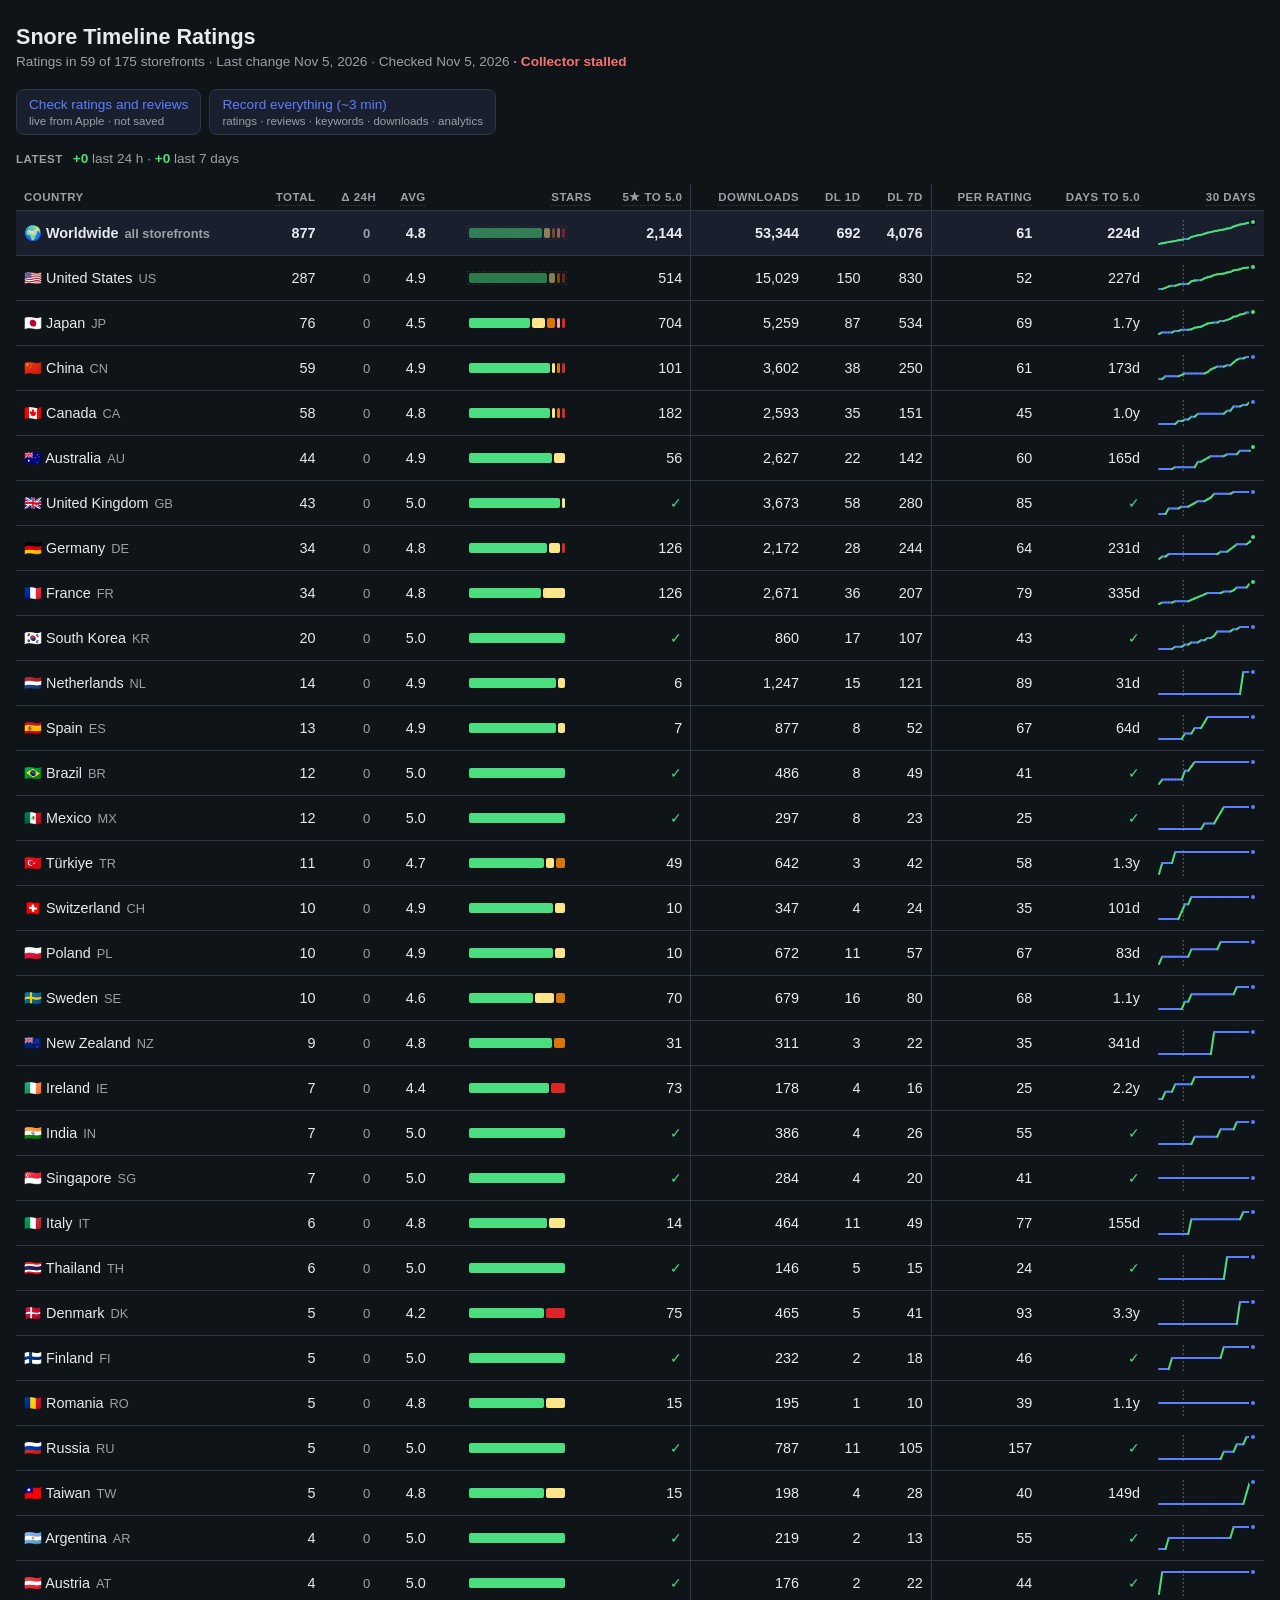
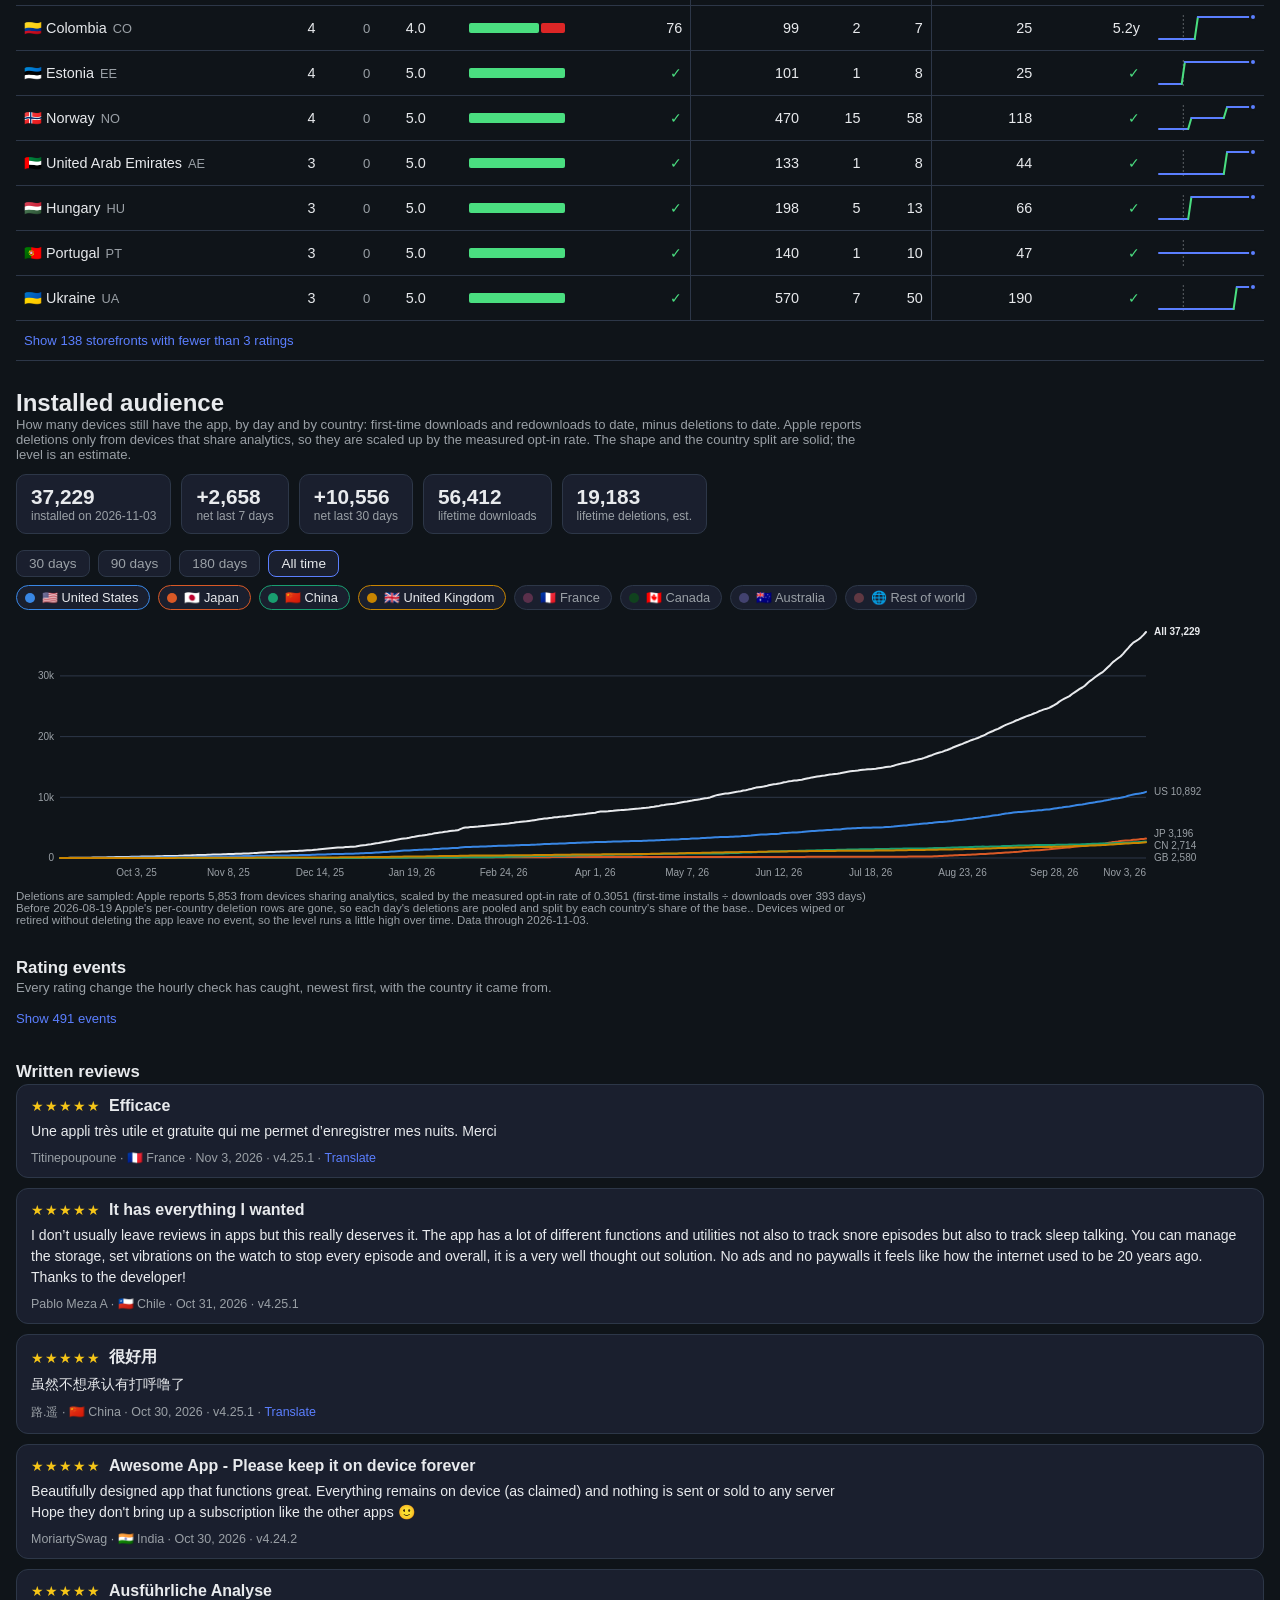
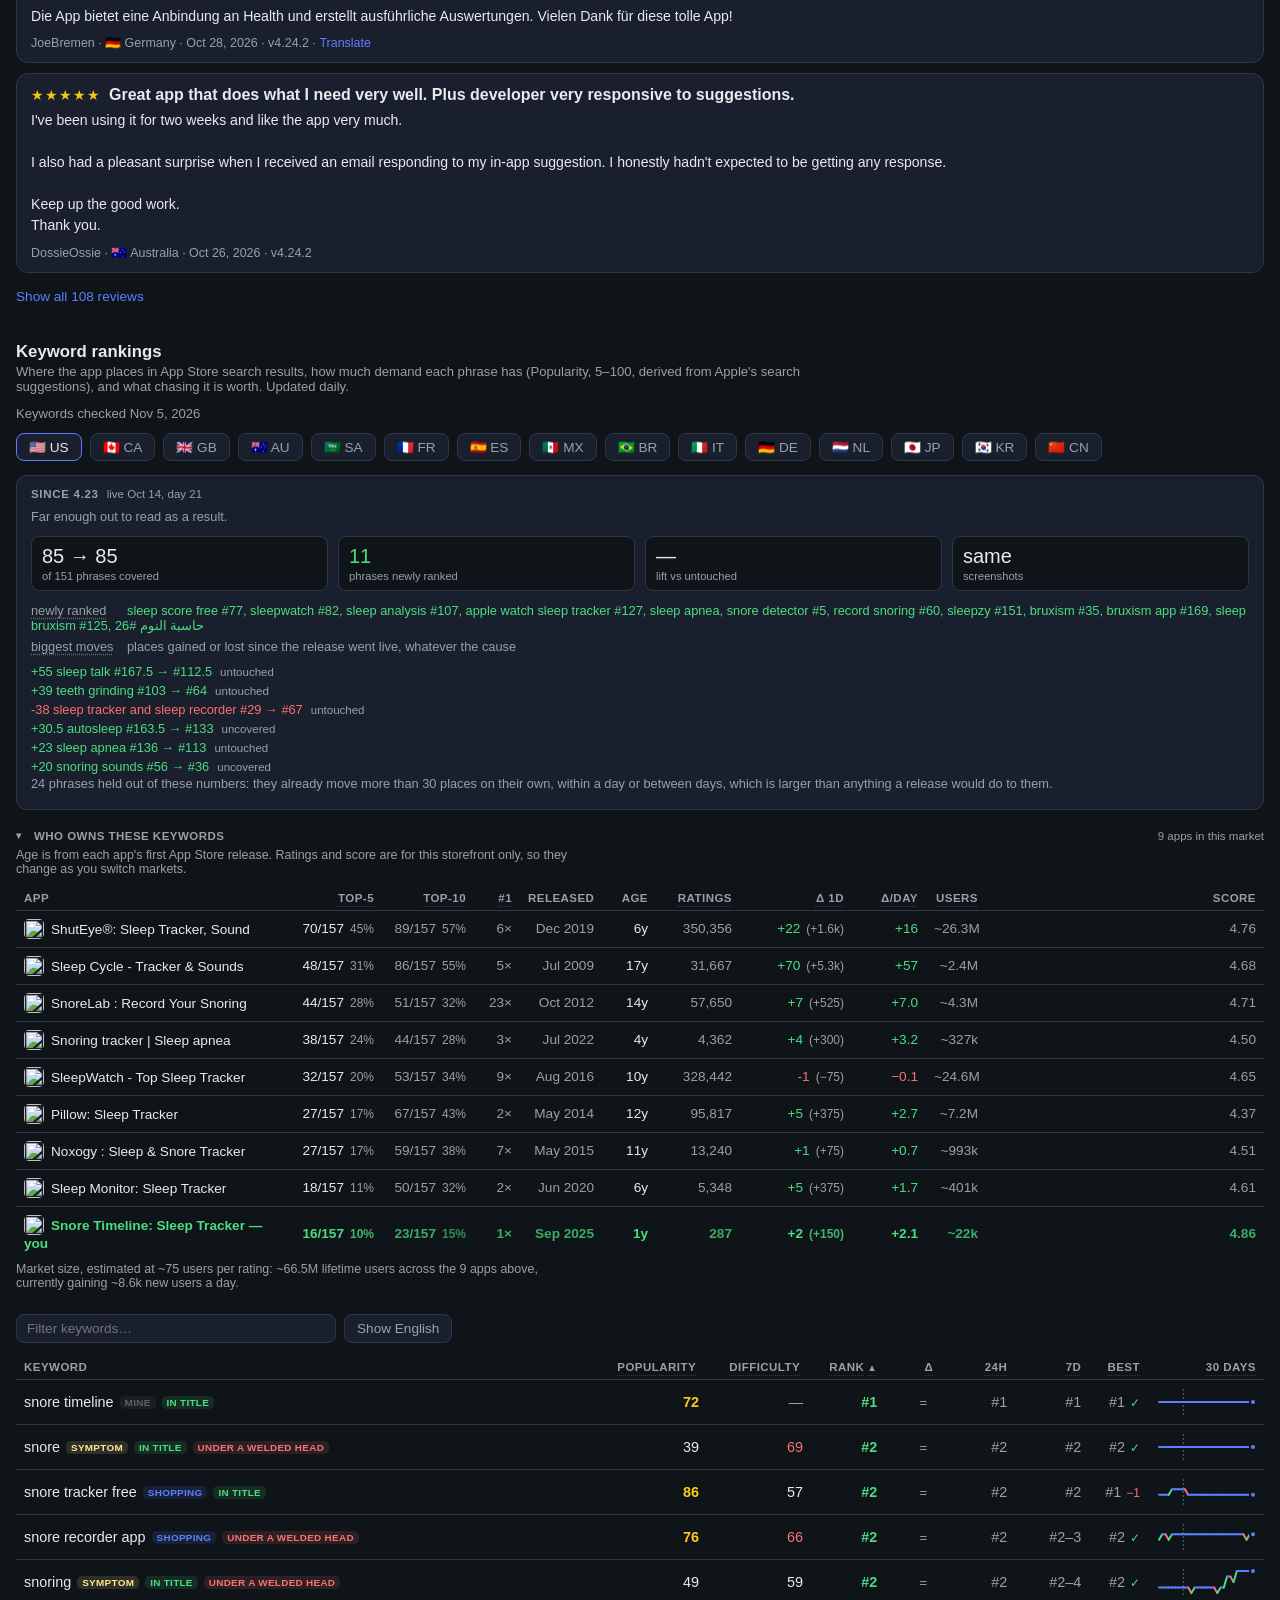
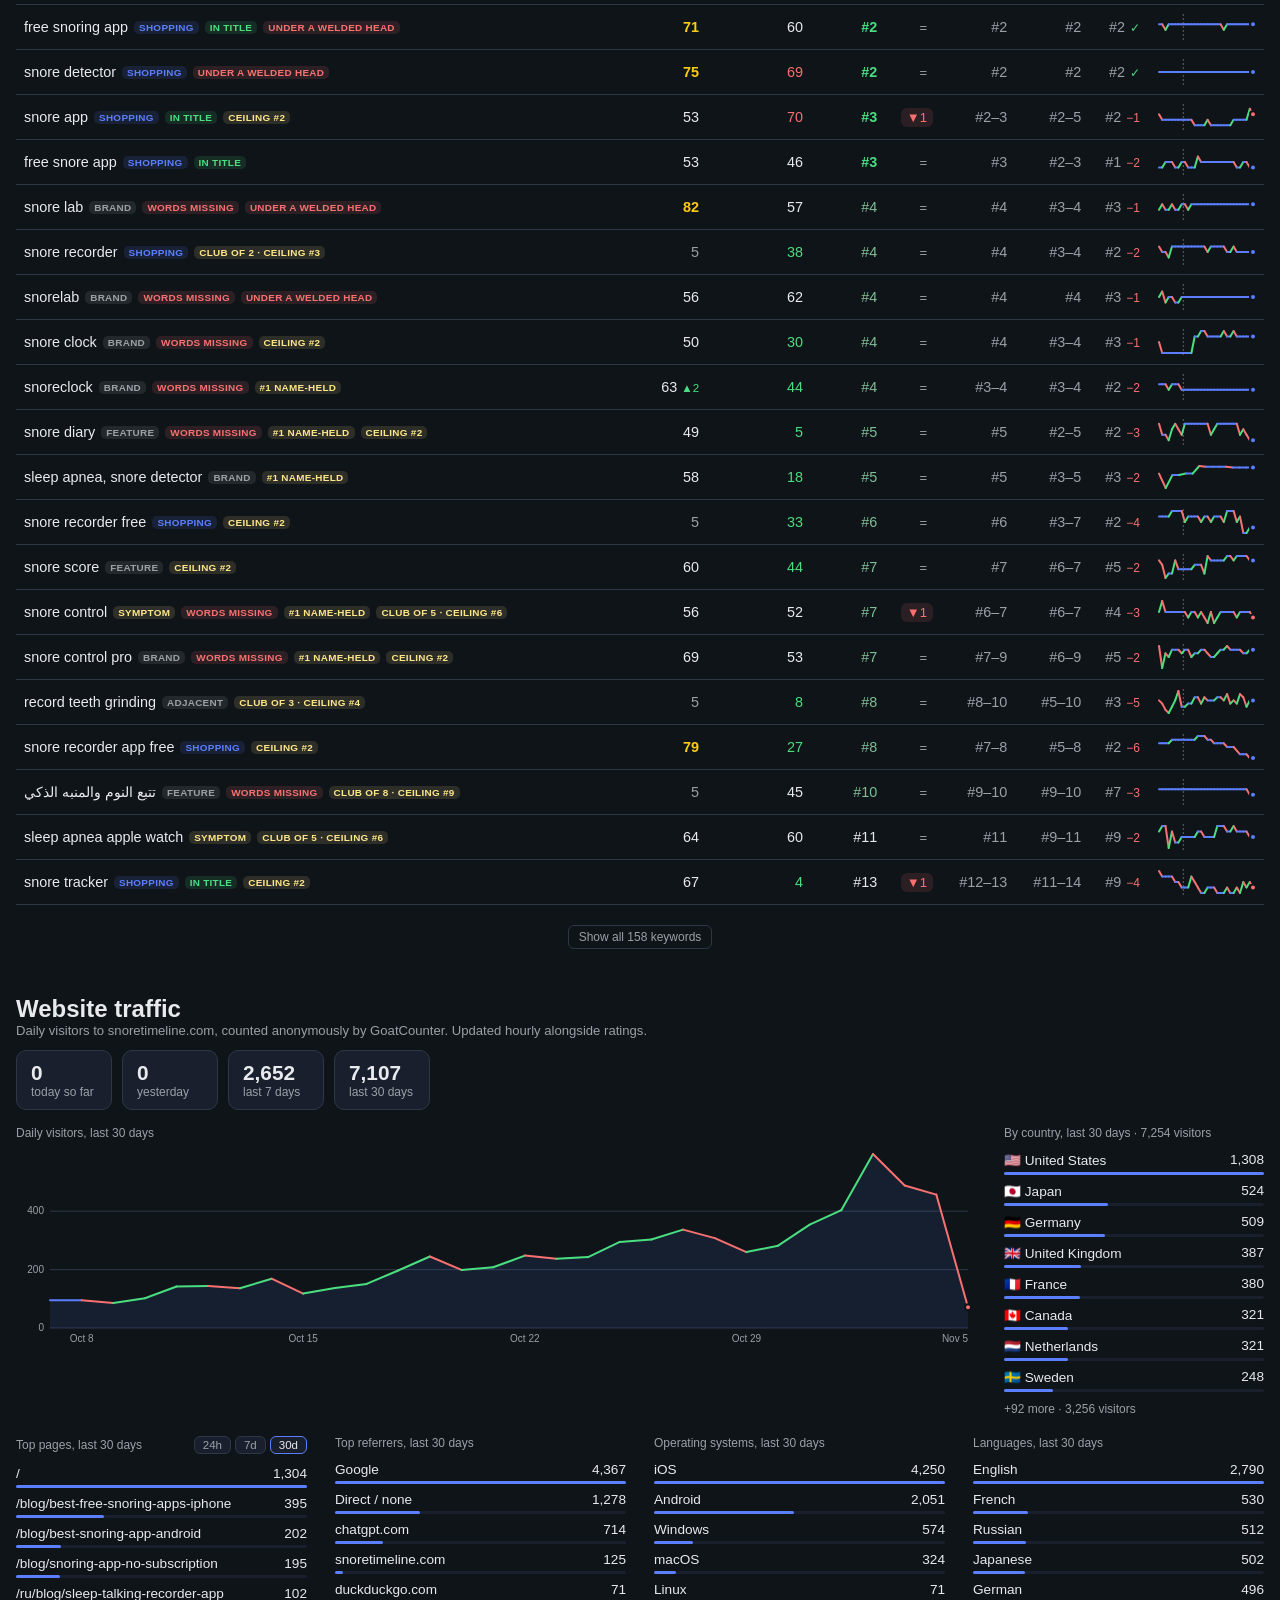
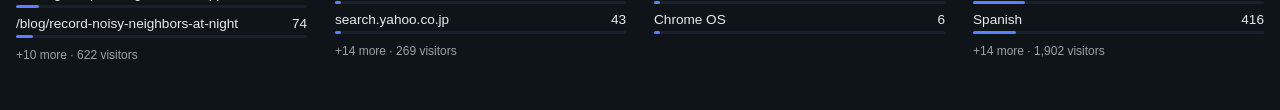
==== commit 9ac4f868: "dashboard: park the keyword movement log The 30-row excerpt under the keyword table and its "see all" ====
--- a/docs/index.html
+++ b/docs/index.html
@@ -142,6 +142,6 @@
 
     </main>
     <div id="tooltip" hidden></div>
-    <script src="app.js?v=246"></script>
+    <script src="app.js?v=247"></script>
 </body>
 </html>
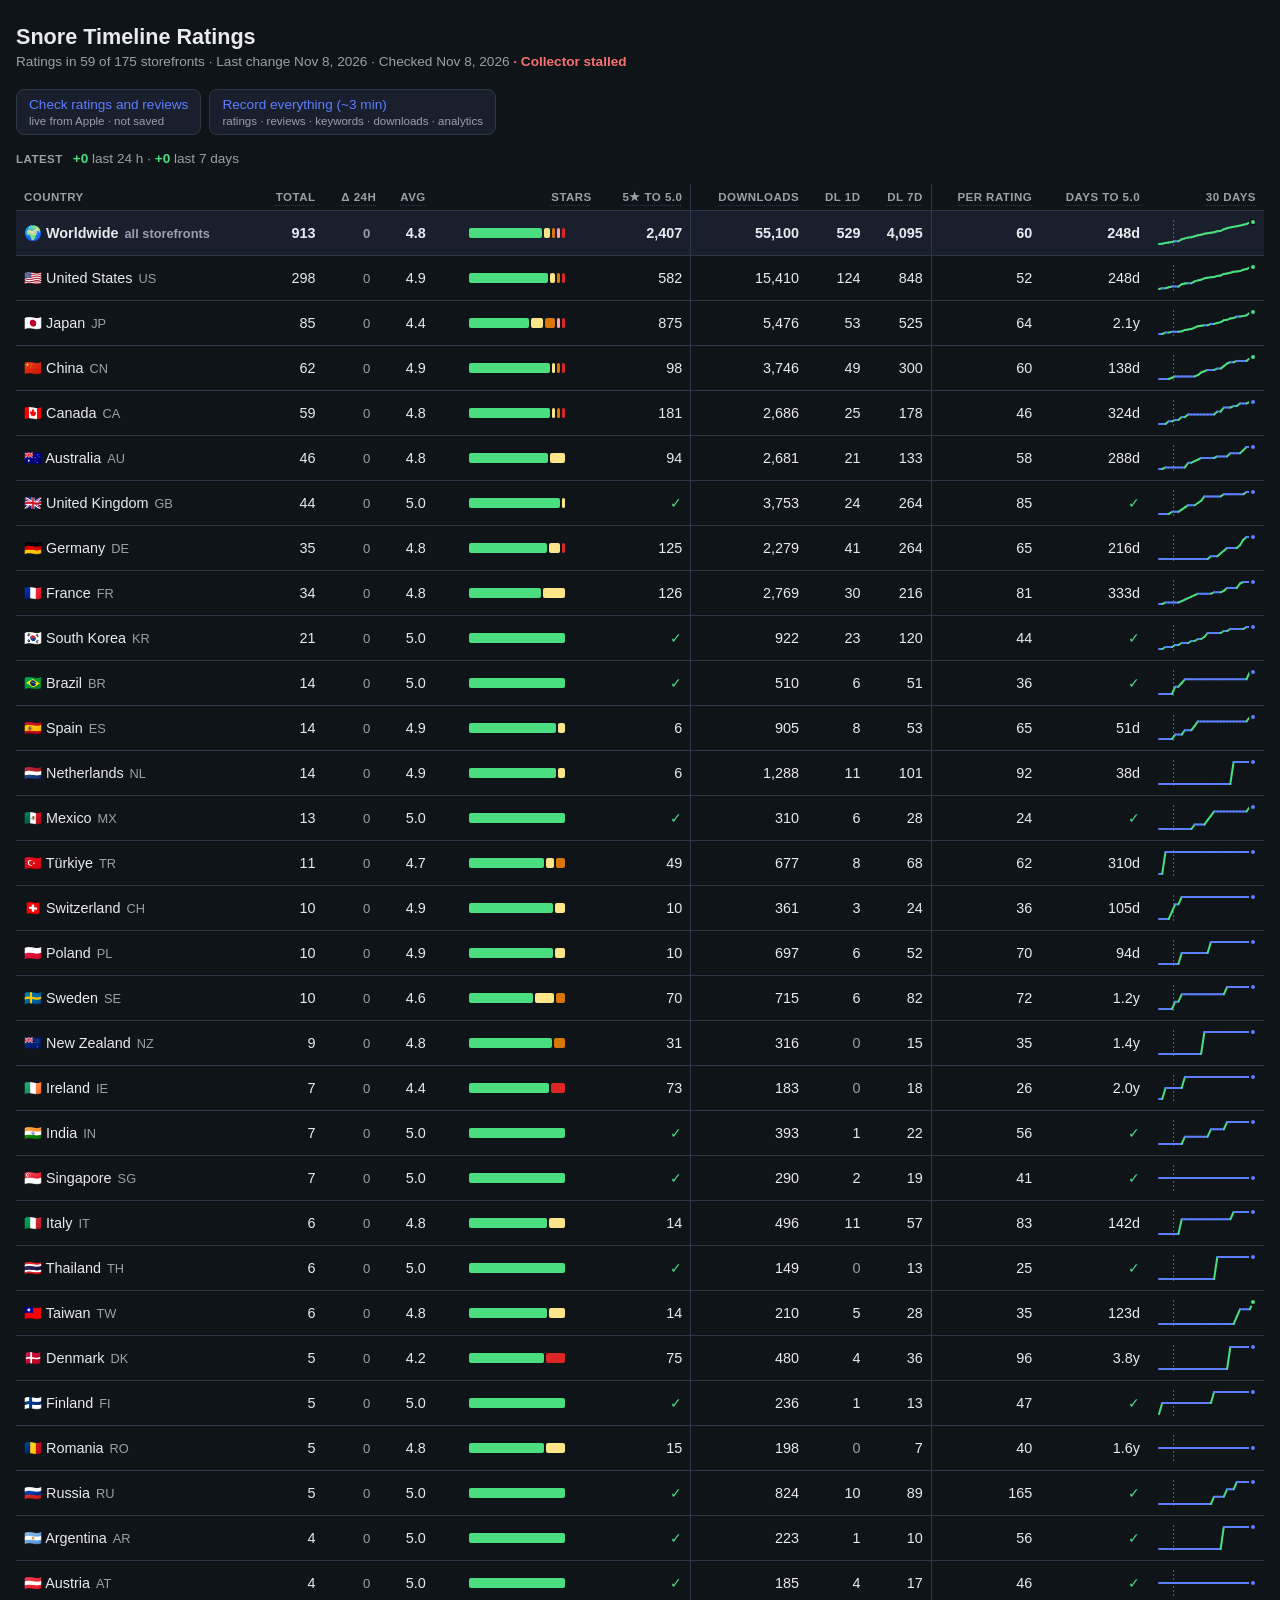
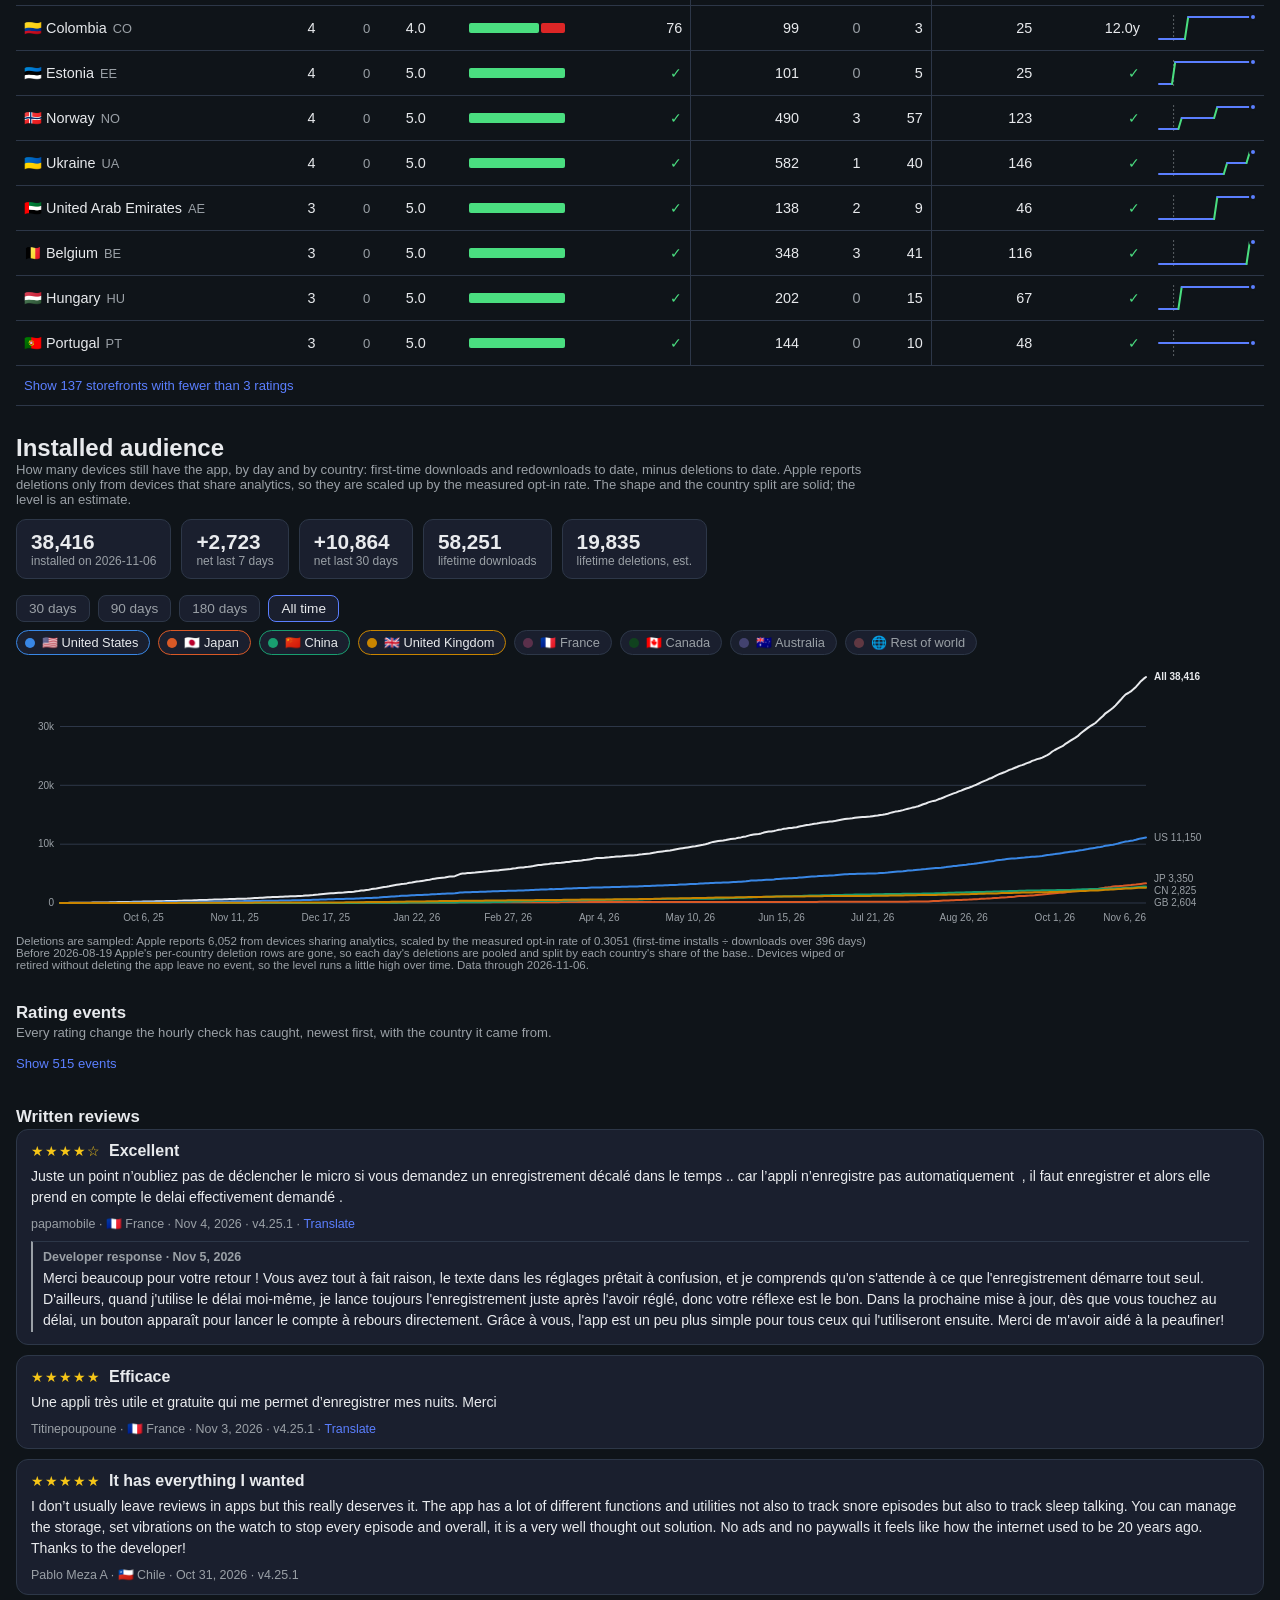
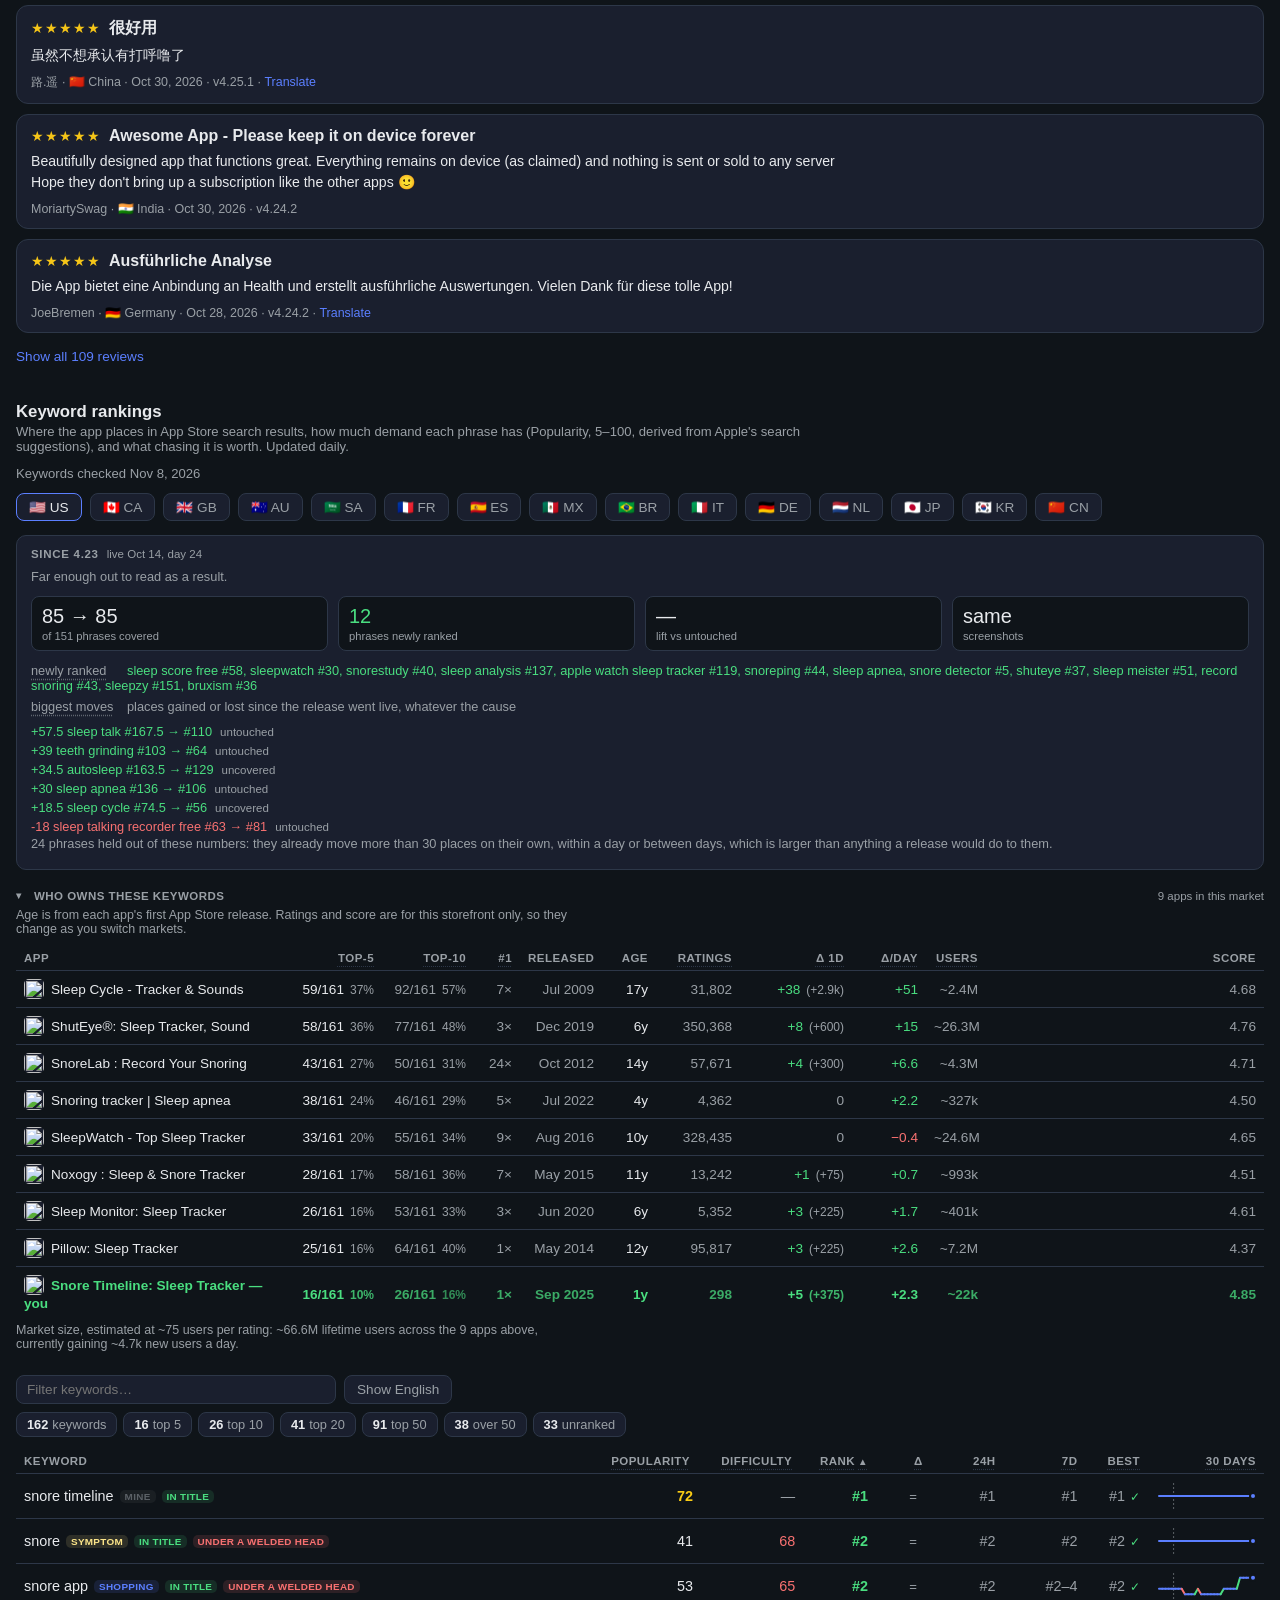
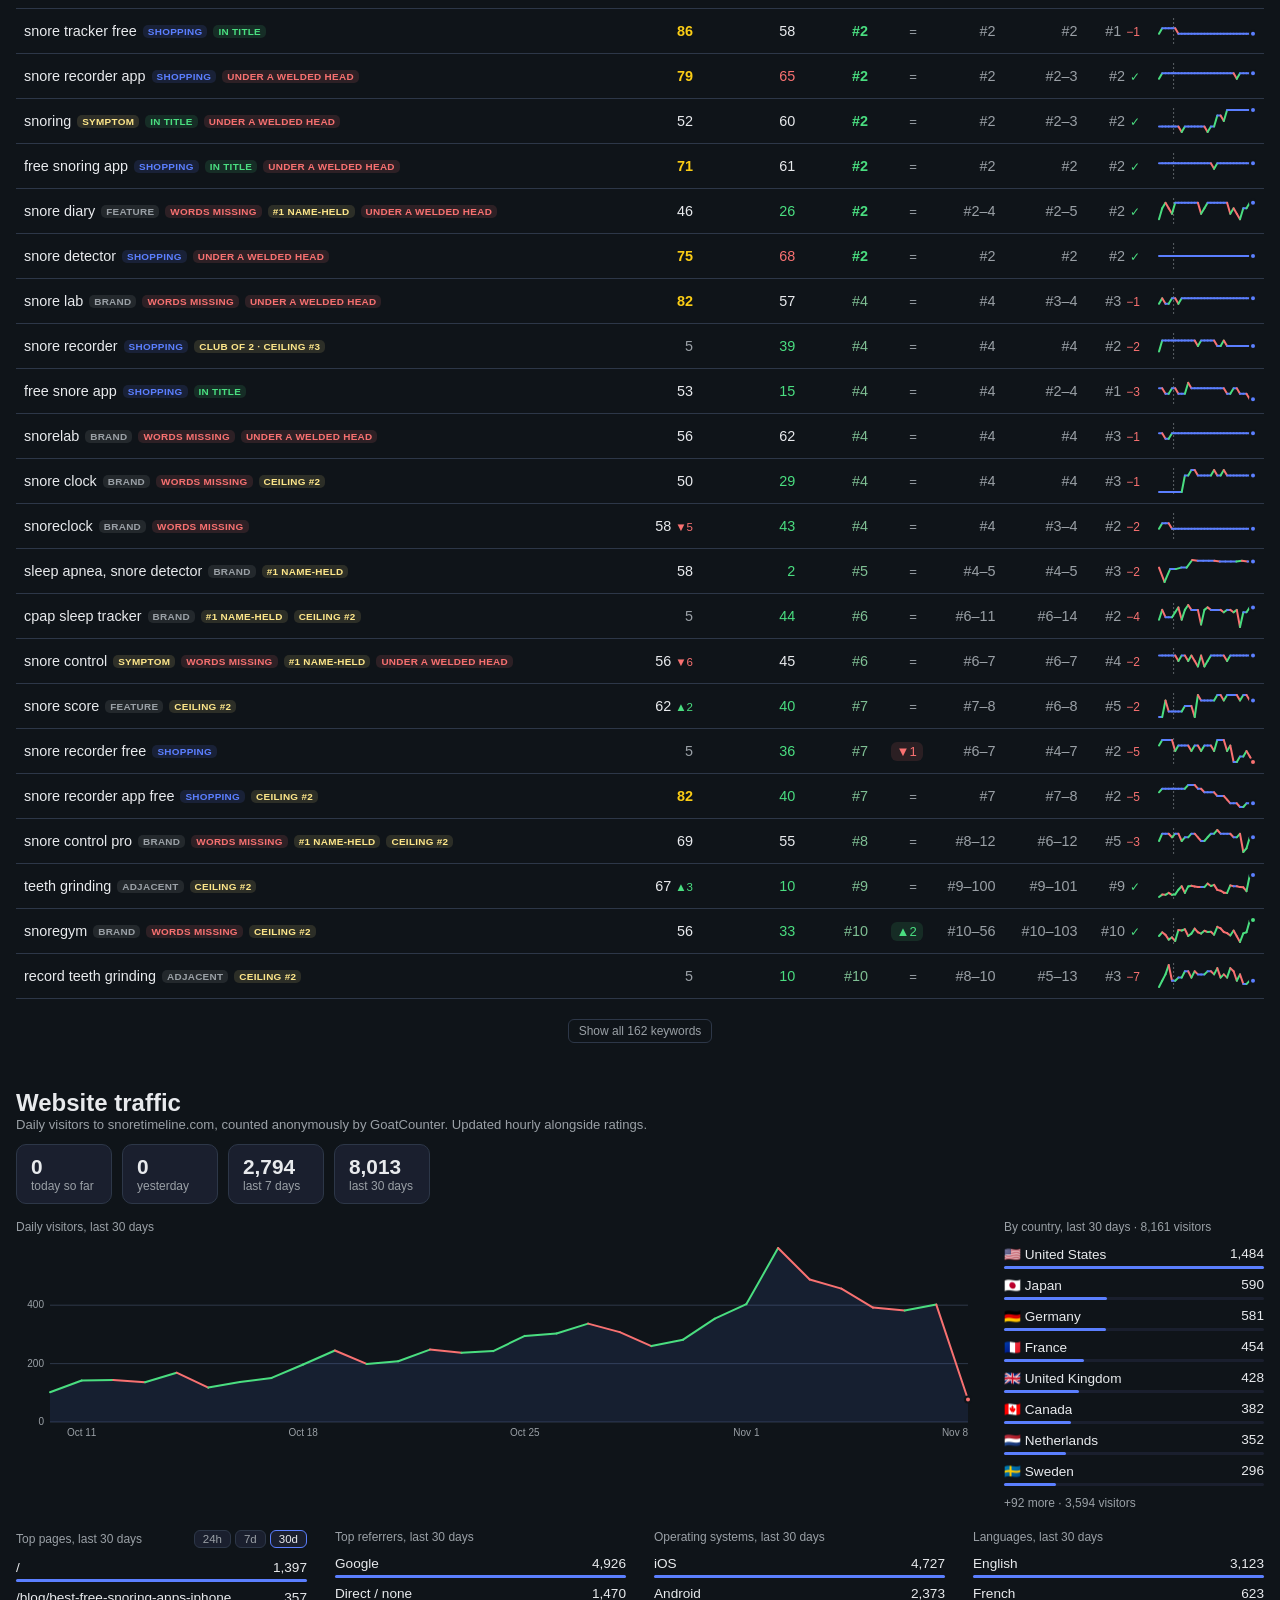
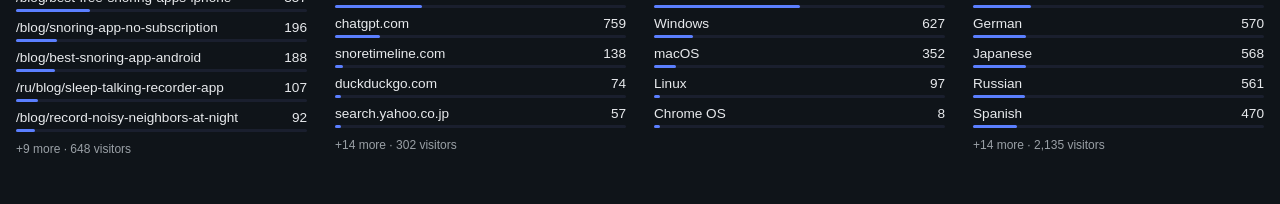
==== commit 1f88ceaa: "Remove background-tab auto-refresh, add keyword rank stats, add ASC asset scripts Co-Authored-By: Cl" ====
--- a/docs/index.html
+++ b/docs/index.html
@@ -5,7 +5,7 @@
     <meta name="viewport" content="width=device-width, initial-scale=1.0">
     <meta name="theme-color" content="#0F1419">
     <title>Snore Timeline · Ratings Tracker</title>
-    <link rel="stylesheet" href="styles.css?v=146">
+    <link rel="stylesheet" href="styles.css?v=147">
 </head>
 <body>
     <main>
@@ -77,6 +77,7 @@
                 <input id="kw-search" type="search" placeholder="Filter keywords…" autocomplete="off">
                 <button id="kw-translate" class="kw-translate" hidden></button>
             </div>
+            <div id="kw-stats" hidden></div>
             <div class="table-wrap">
                 <table id="keywords">
                     <thead>
@@ -142,6 +143,6 @@
 
     </main>
     <div id="tooltip" hidden></div>
-    <script src="app.js?v=247"></script>
+    <script src="app.js?v=249"></script>
 </body>
 </html>
--- a/docs/styles.css
+++ b/docs/styles.css
@@ -720,6 +720,25 @@
 .kw-translate:hover { color: var(--text); }
 .kw-translate.active { color: var(--text); border-color: var(--accent); }
 .kw-translate[hidden] { display: none; }
+/* Rank spread of whatever rows the table is showing. Buckets are cumulative
+   (top 10 includes the top 5), matching how a rank target is usually read. */
+#kw-stats {
+    display: flex;
+    flex-wrap: wrap;
+    gap: 6px;
+    margin: -4px 0 12px;
+}
+#kw-stats[hidden] { display: none; }
+.kw-stat {
+    background: var(--bg-raised);
+    border: 1px solid var(--border);
+    border-radius: 8px;
+    padding: 4px 10px;
+    font-size: 0.8rem;
+    color: var(--text-secondary);
+    white-space: nowrap;
+}
+.kw-stat b { color: var(--text); font-weight: 600; font-variant-numeric: tabular-nums; margin-right: 4px; }
 /* Day separator: hundreds of rows otherwise blur into one column of times. */
 li.log-day {
     list-style: none;
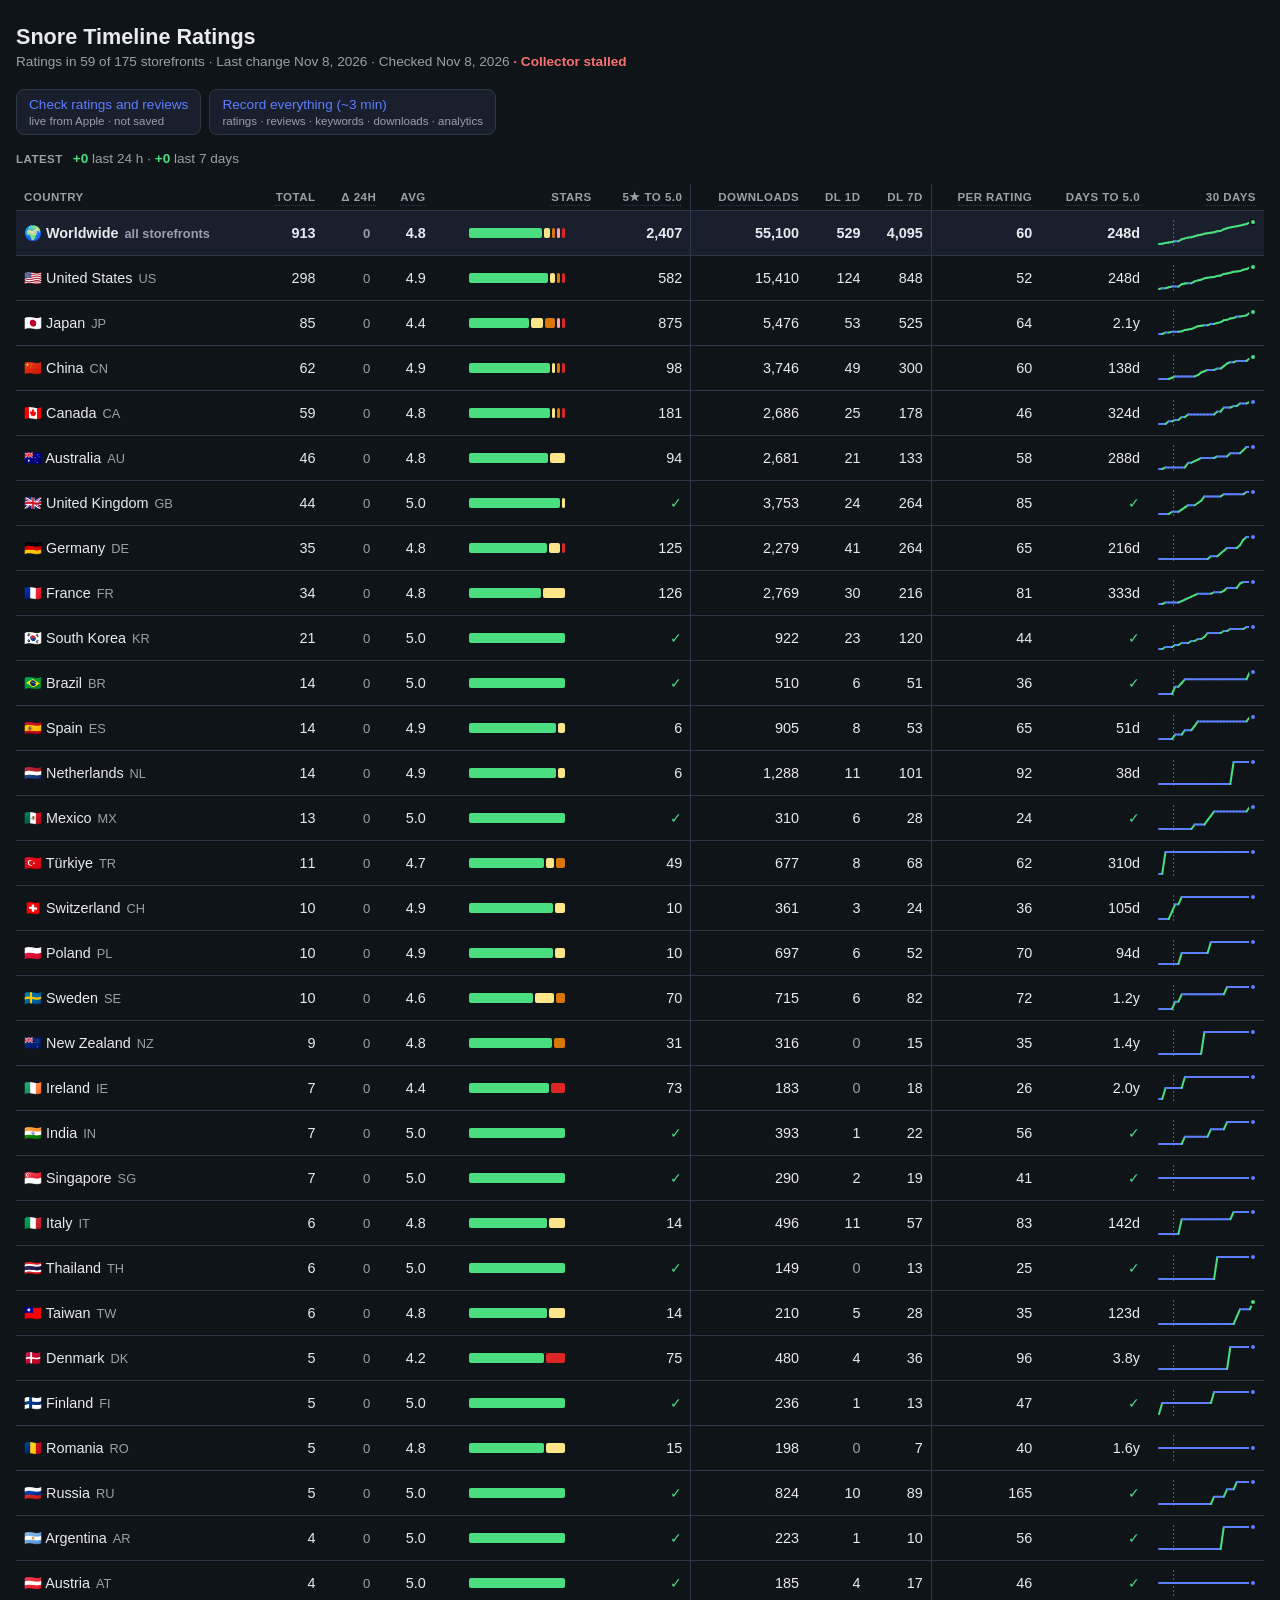
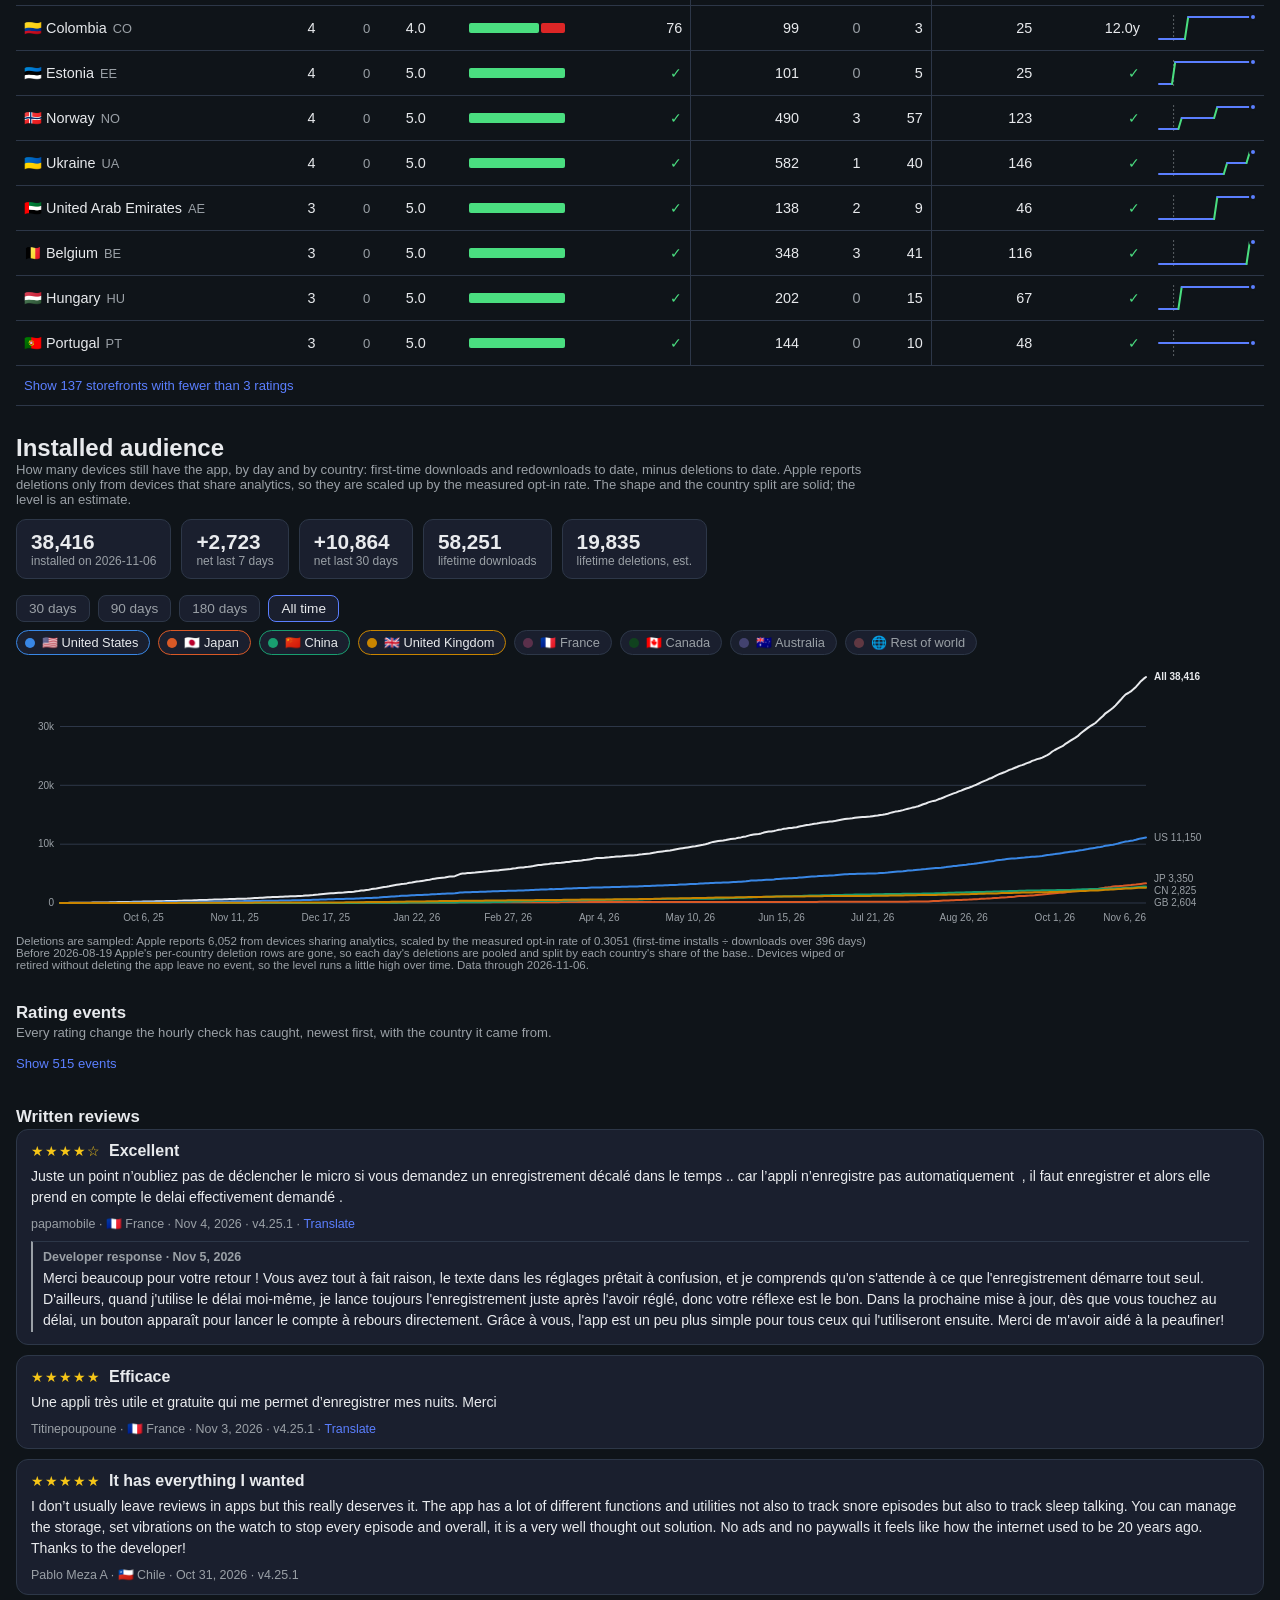
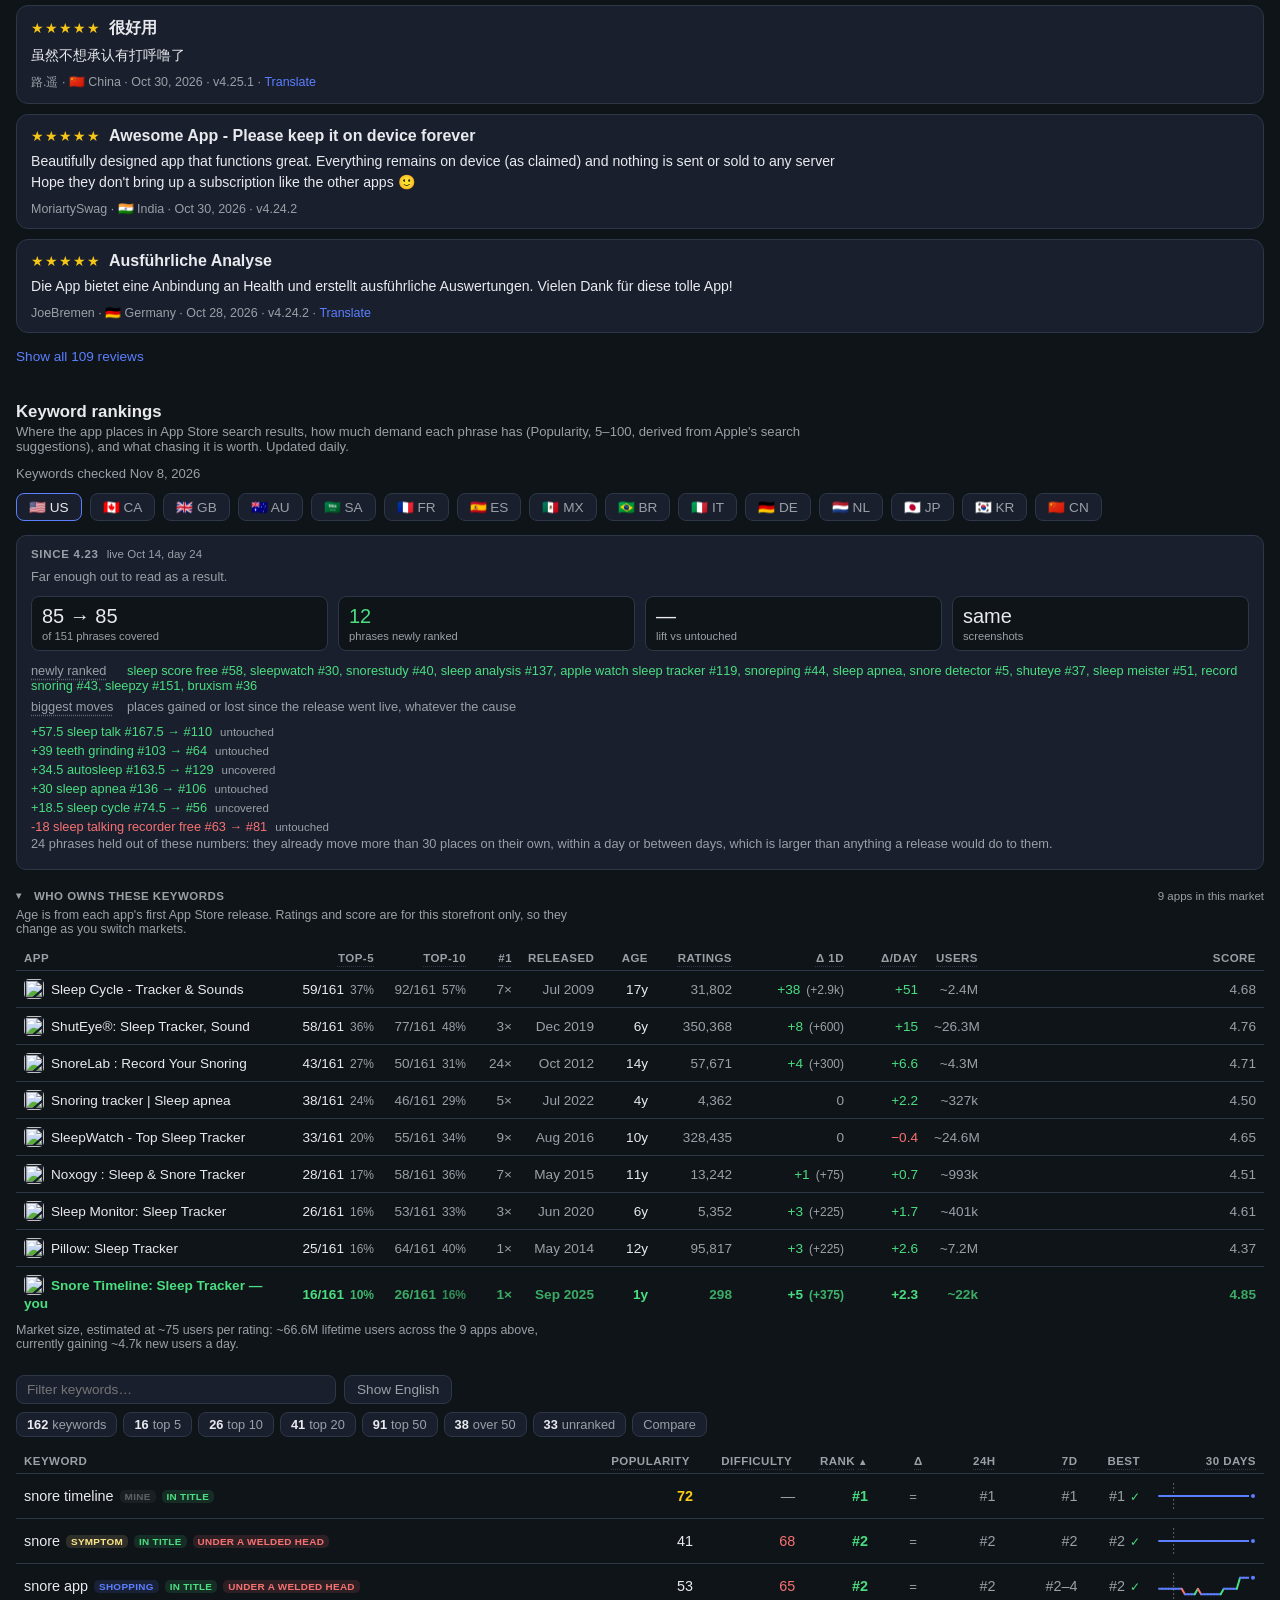
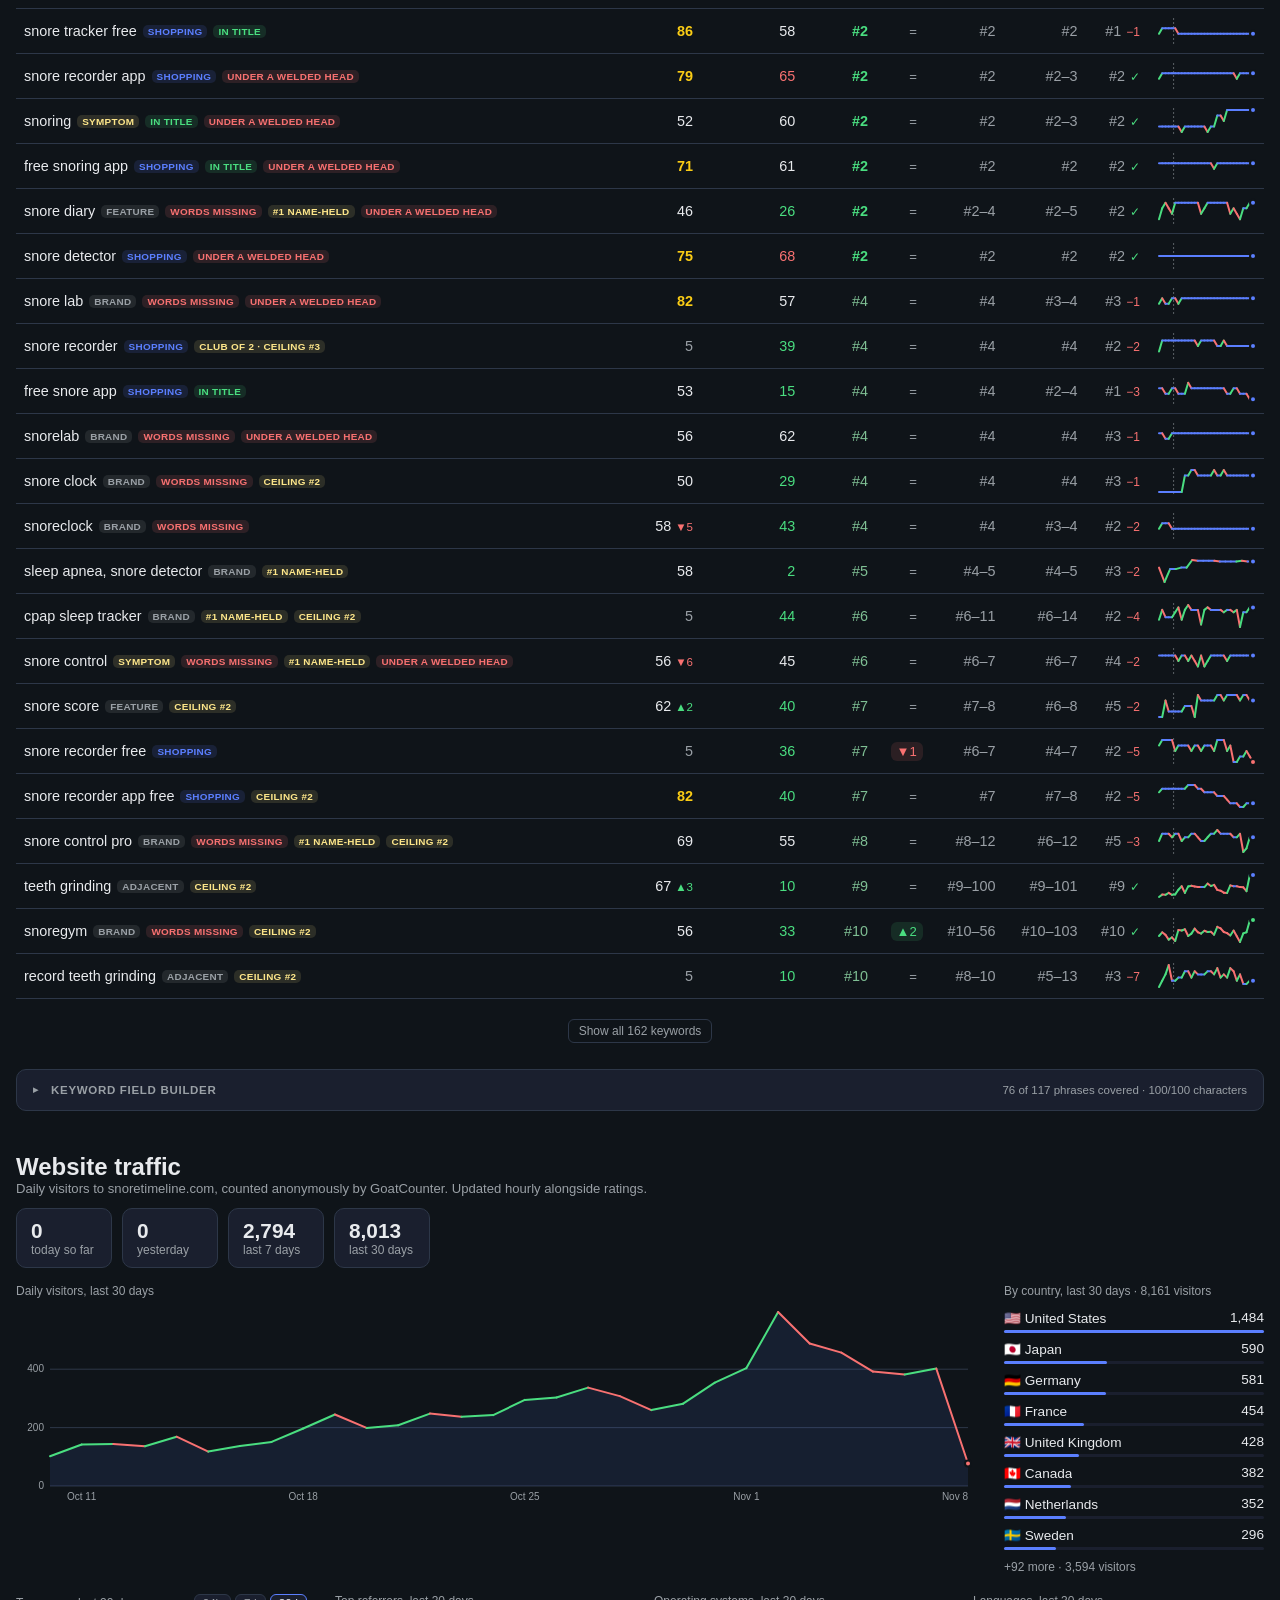
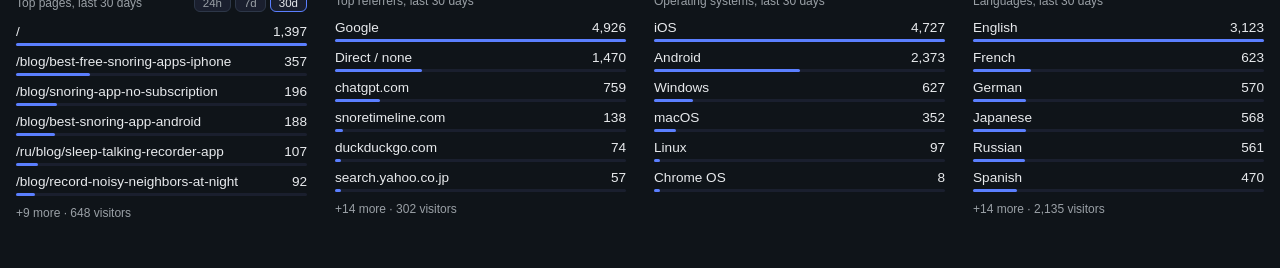
==== commit b6201603: "dashboard: keyword rank stats and filter compare Counts of shown, top 5/10/20/50, over 50 and unrank" ====
--- a/docs/index.html
+++ b/docs/index.html
@@ -5,7 +5,7 @@
     <meta name="viewport" content="width=device-width, initial-scale=1.0">
     <meta name="theme-color" content="#0F1419">
     <title>Snore Timeline · Ratings Tracker</title>
-    <link rel="stylesheet" href="styles.css?v=147">
+    <link rel="stylesheet" href="styles.css?v=148">
 </head>
 <body>
     <main>
@@ -143,6 +143,6 @@
 
     </main>
     <div id="tooltip" hidden></div>
-    <script src="app.js?v=249"></script>
+    <script src="app.js?v=250"></script>
 </body>
 </html>
--- a/docs/styles.css
+++ b/docs/styles.css
@@ -724,11 +724,89 @@
    (top 10 includes the top 5), matching how a rank target is usually read. */
 #kw-stats {
     display: flex;
-    flex-wrap: wrap;
+    flex-direction: column;
     gap: 6px;
     margin: -4px 0 12px;
 }
 #kw-stats[hidden] { display: none; }
+.kw-stats-row {
+    display: flex;
+    flex-wrap: wrap;
+    align-items: center;
+    gap: 6px;
+}
+.kw-compare { padding: 4px 10px; font-size: 0.8rem; }
+.kw-compare:disabled { opacity: 0.5; cursor: default; }
+/* Pinned filters, one per row, so the same bucket lines up down a column. */
+.kw-compare-wrap { overflow-x: auto; }
+.kw-compare-table {
+    border-collapse: collapse;
+    font-size: 0.8rem;
+    font-variant-numeric: tabular-nums;
+}
+.kw-compare-table th,
+.kw-compare-table td {
+    padding: 4px 10px;
+    text-align: right;
+    border-bottom: 1px solid var(--border);
+    white-space: nowrap;
+}
+.kw-compare-table th { color: var(--text-secondary); font-weight: 500; }
+.kw-compare-table th:first-child,
+.kw-compare-table td:first-child { text-align: left; max-width: 260px; overflow: hidden; text-overflow: ellipsis; }
+.kw-compare-live td { color: var(--accent); }
+.kw-unpin {
+    background: none;
+    border: none;
+    color: var(--text-secondary);
+    font: inherit;
+    font-size: 1rem;
+    line-height: 1;
+    cursor: pointer;
+    padding: 0 2px;
+}
+.kw-unpin:hover { color: var(--bad); }
+#kw-stats > .kw-compare { align-self: flex-start; }
+/* Keyword and rank per filter, columns side by side. Each column scrolls on
+   its own so a 160-phrase filter does not push the table off screen. */
+.kw-side {
+    display: grid;
+    grid-auto-flow: column;
+    grid-auto-columns: minmax(200px, 1fr);
+    gap: 8px;
+    overflow-x: auto;
+}
+.kw-side-col {
+    background: var(--bg-raised);
+    border: 1px solid var(--border);
+    border-radius: 8px;
+    min-width: 0;
+}
+.kw-side-head {
+    padding: 6px 10px;
+    font-size: 0.75rem;
+    color: var(--text-secondary);
+    border-bottom: 1px solid var(--border);
+    white-space: nowrap;
+    overflow: hidden;
+    text-overflow: ellipsis;
+}
+.kw-side-col ol {
+    list-style: none;
+    margin: 0;
+    padding: 4px 0;
+    max-height: 420px;
+    overflow-y: auto;
+}
+.kw-side-col li {
+    display: flex;
+    justify-content: space-between;
+    gap: 8px;
+    padding: 2px 10px;
+    font-size: 0.8rem;
+}
+.kw-side-col li span:first-child { overflow: hidden; text-overflow: ellipsis; white-space: nowrap; }
+.kw-side-rank { color: var(--text-secondary); font-variant-numeric: tabular-nums; flex: none; }
 .kw-stat {
     background: var(--bg-raised);
     border: 1px solid var(--border);
@@ -1792,3 +1870,18 @@
    nothing to add for — either under a welded head or on a page one that is
    a closed club. */
 .badge.kw-ceil.kw-head-defend, .badge.kw-ceil.kw-head-closed { color: var(--bad); background: rgba(248, 113, 113, 0.13); }
+/* Title and subtitle scratchpad above the keyword field. */
+.fb-listing { margin-bottom: 10px; }
+.fb-listing .fb-label { display: block; margin: 0 0 4px; }
+.fb-listing-input { line-height: 1.5; }
+.fb-reset {
+    margin-left: 8px;
+    padding: 0;
+    font: inherit;
+    font-size: 0.72rem;
+    color: var(--accent);
+    background: none;
+    border: none;
+    cursor: pointer;
+    text-decoration: underline;
+}
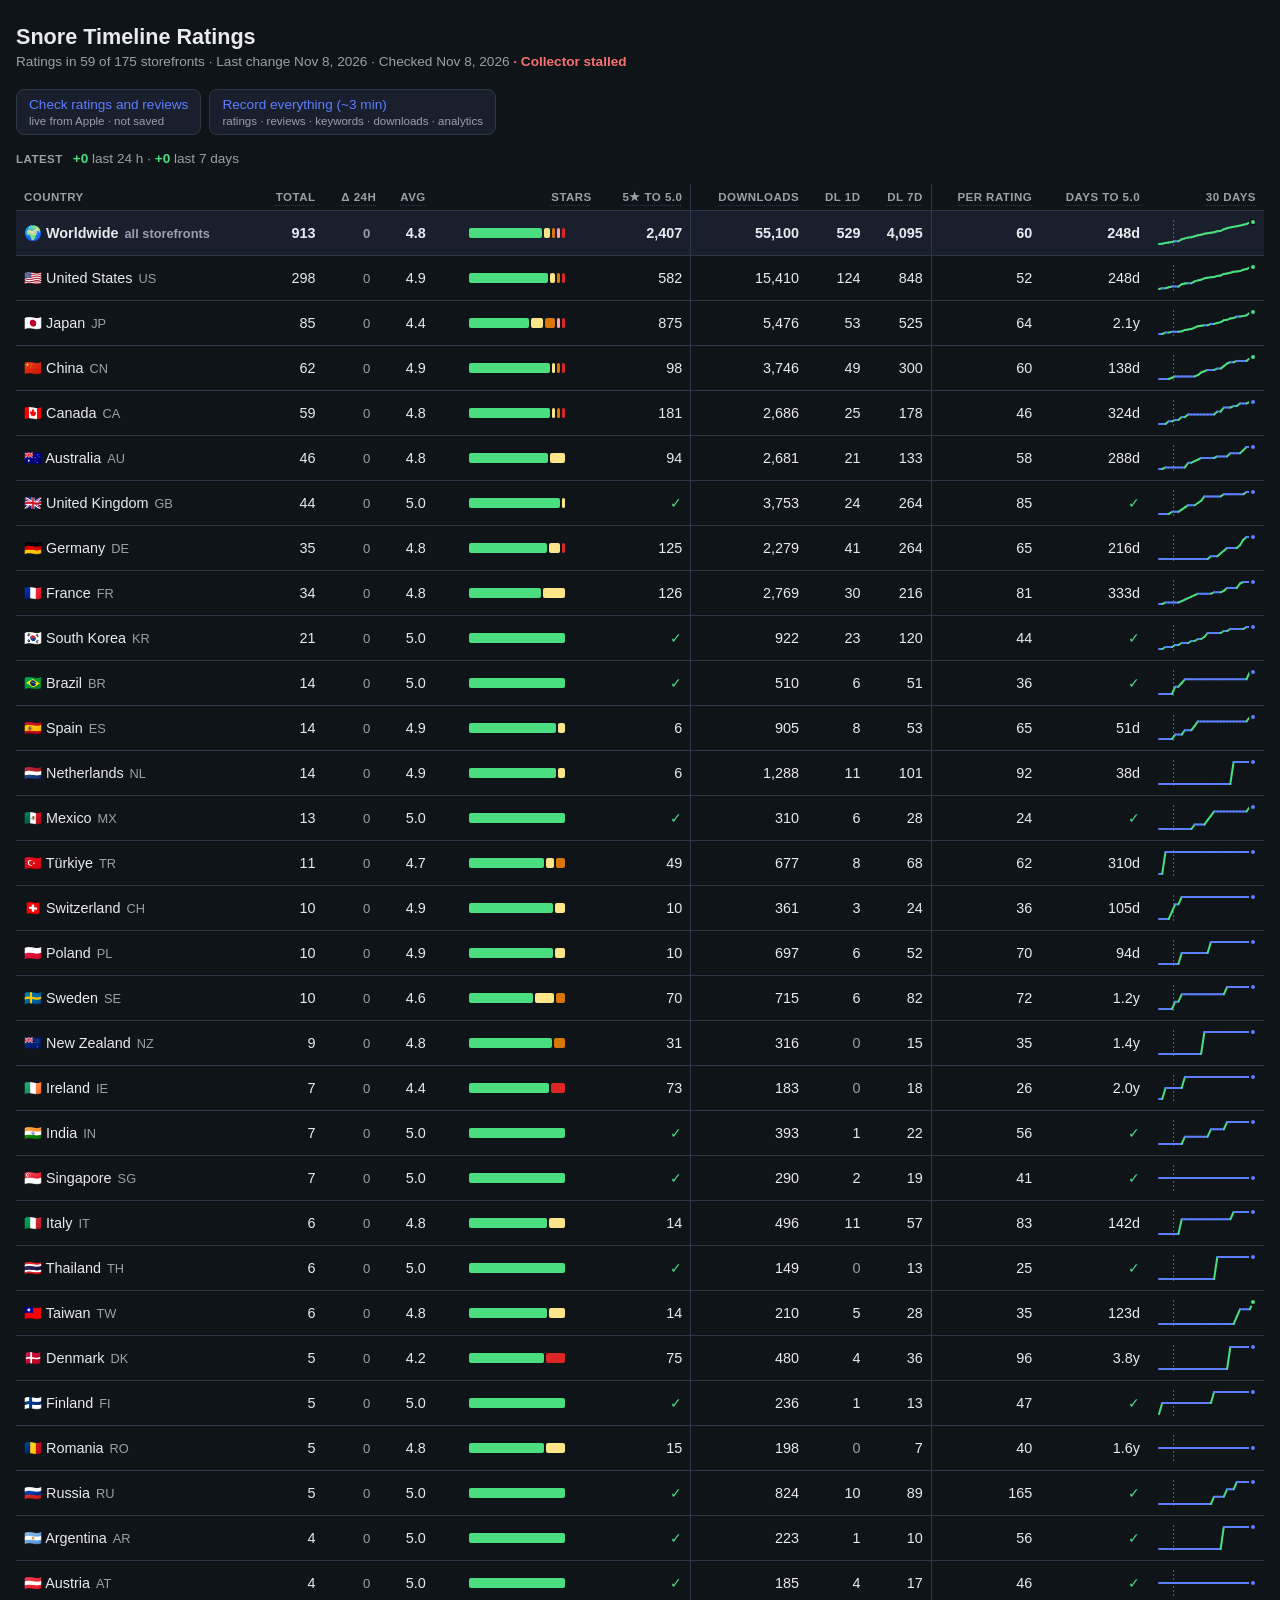
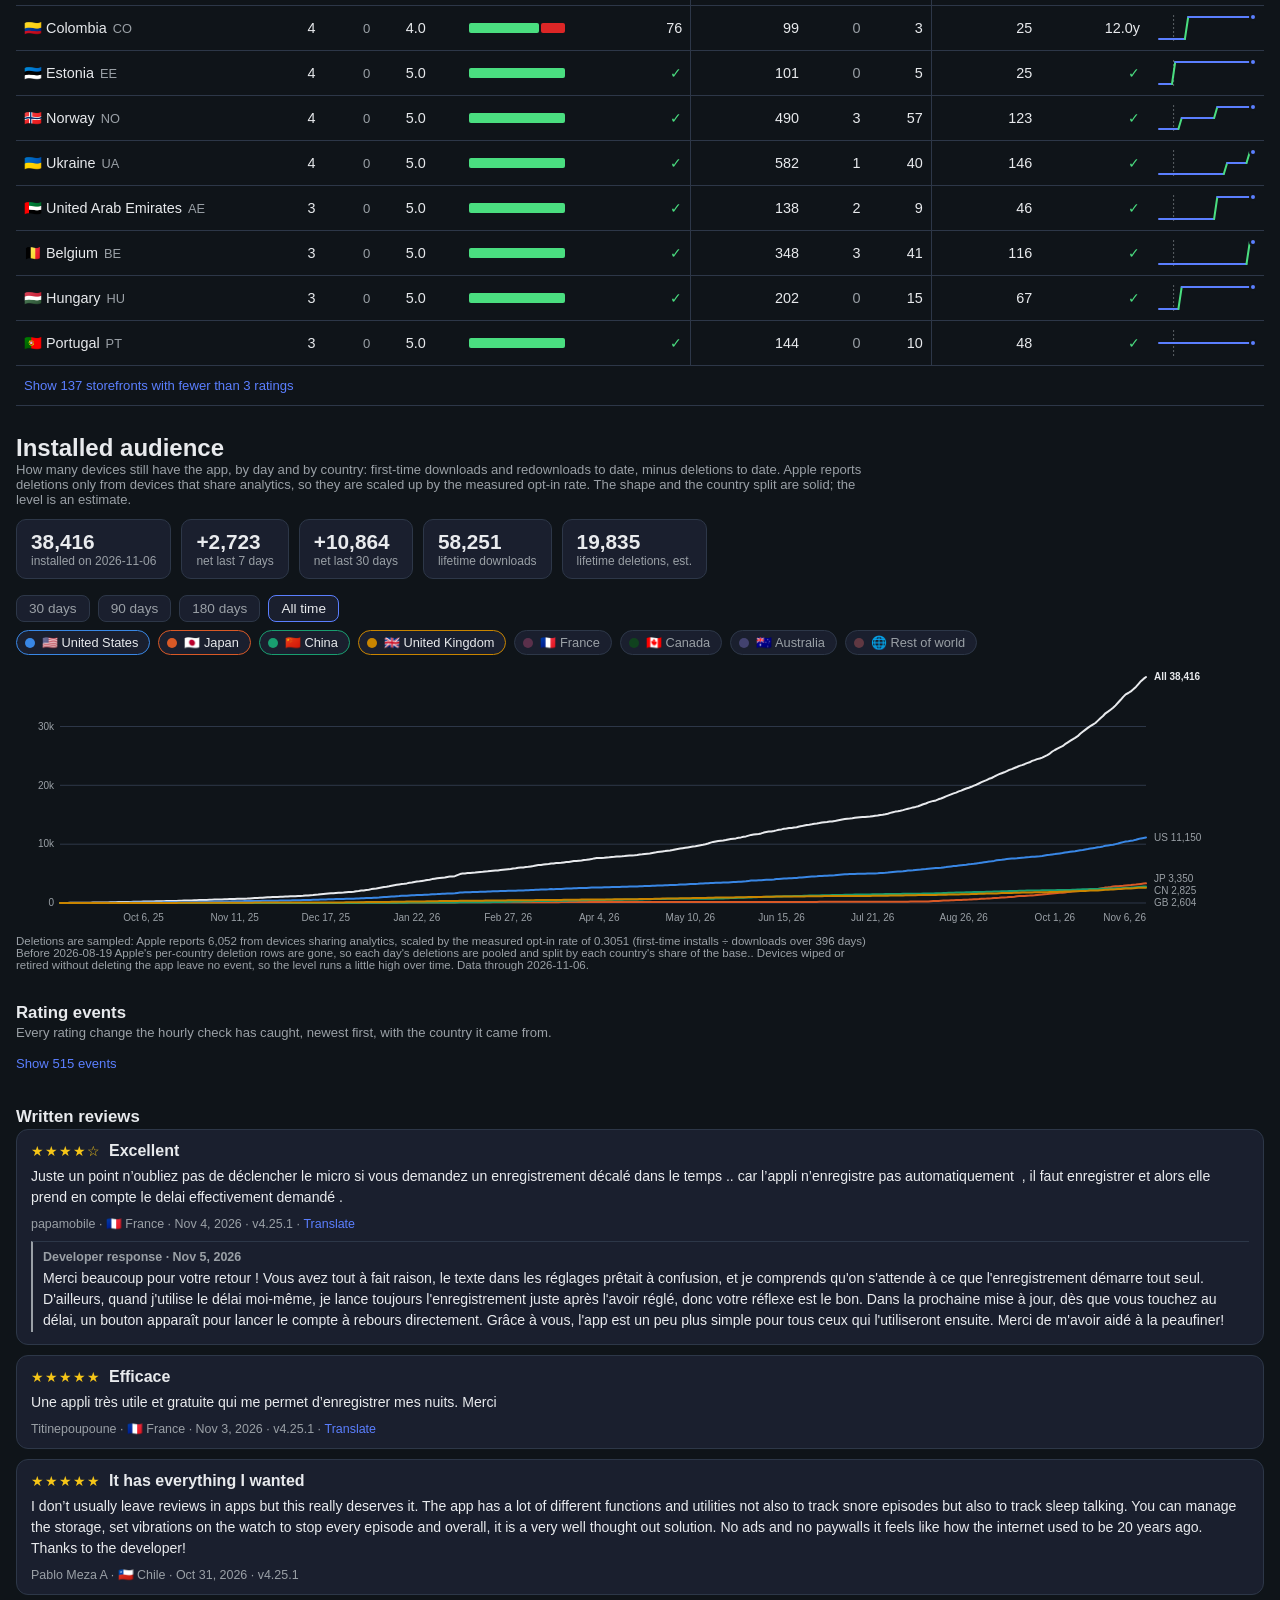
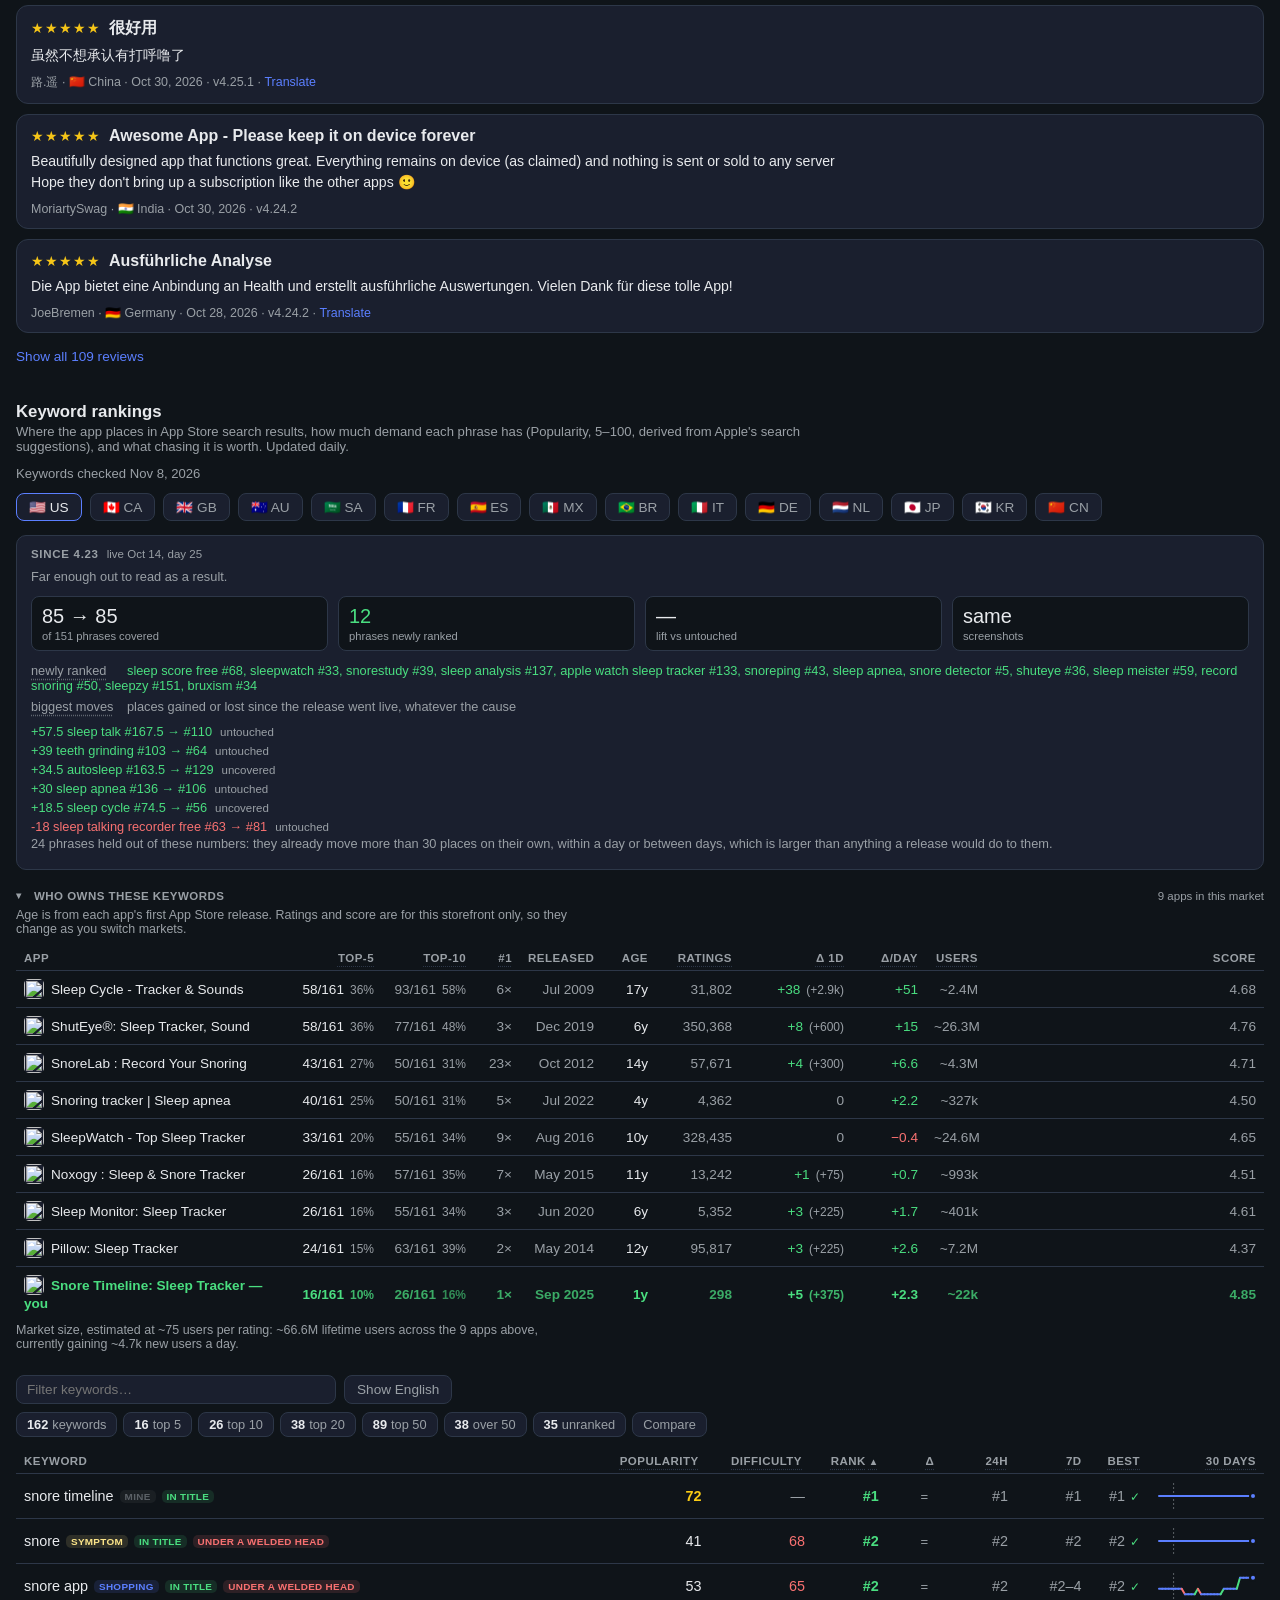
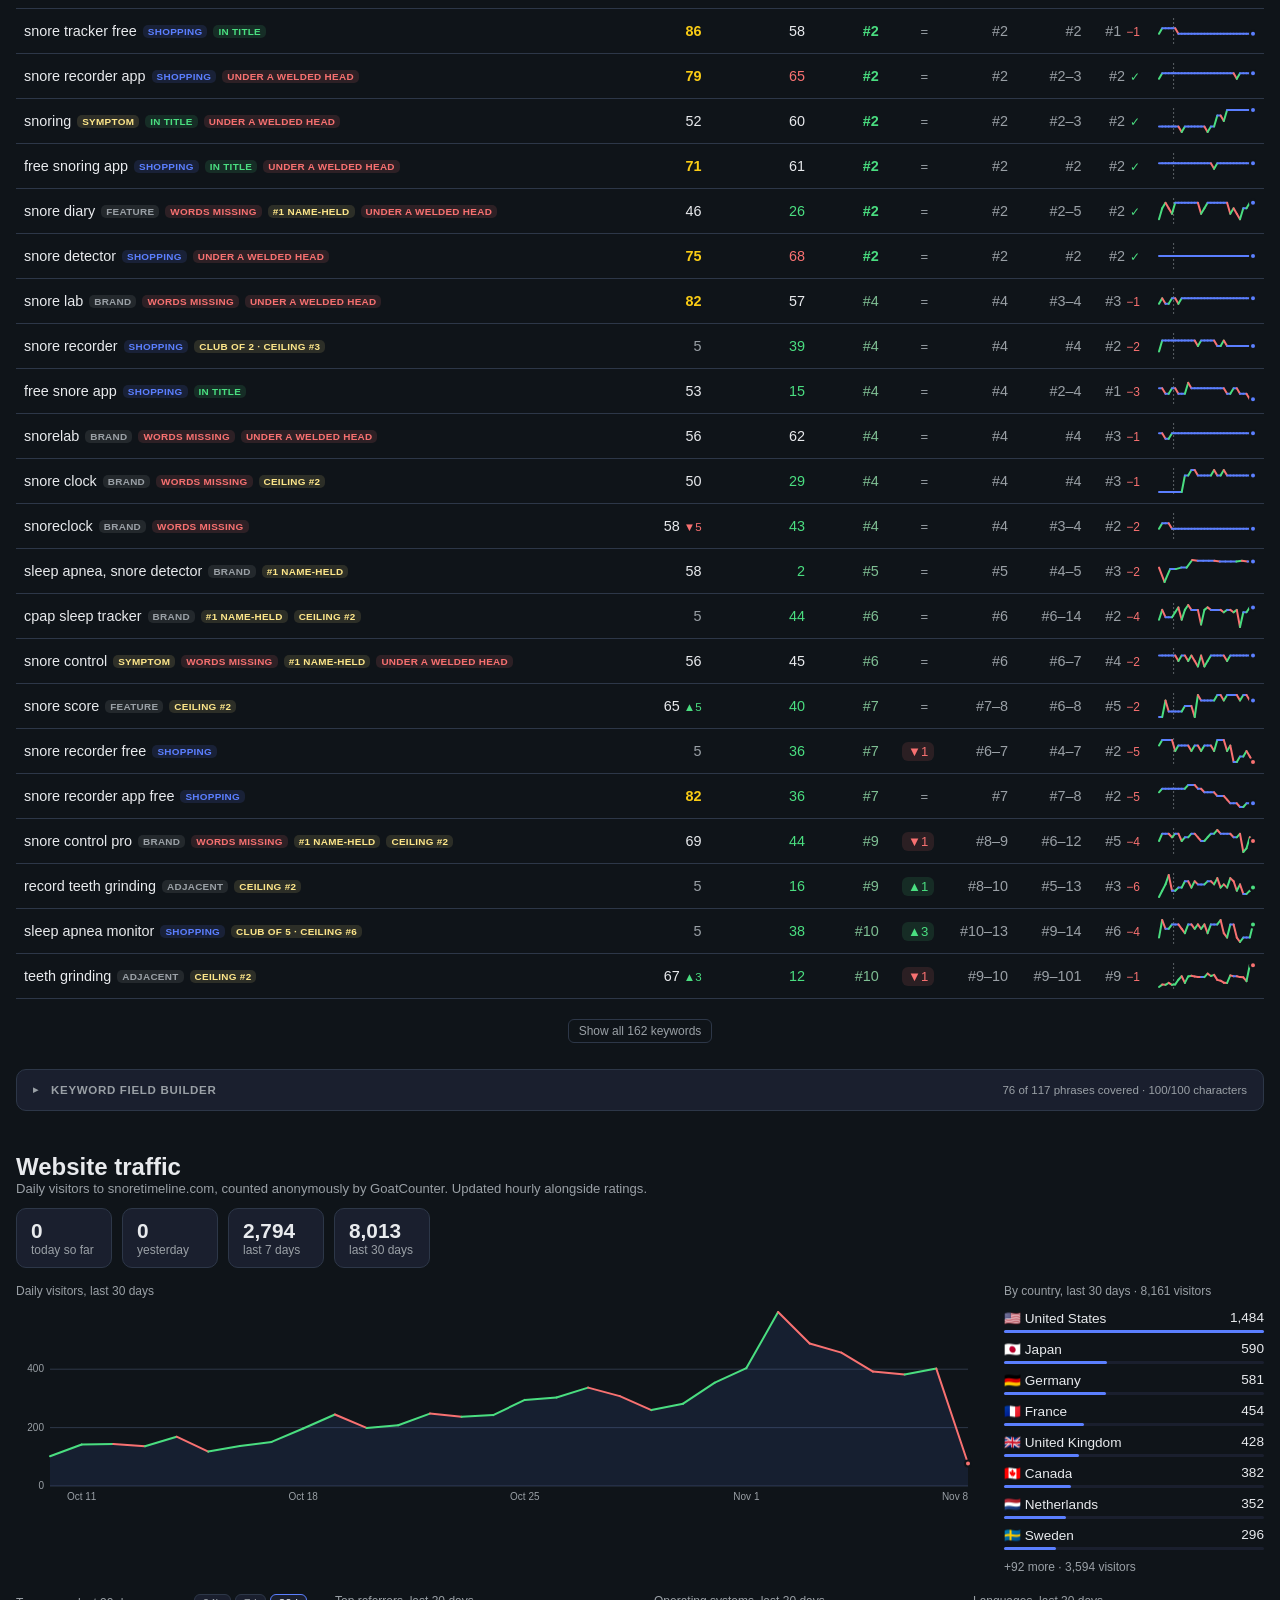
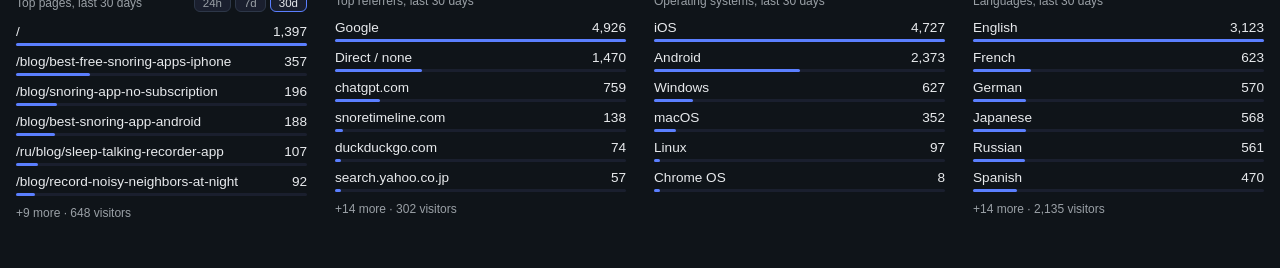
==== commit 7b601de2: "dashboard: keep compare view inside phone width; name the unfiltered pin The side-by-side columns an" ====
--- a/docs/index.html
+++ b/docs/index.html
@@ -5,7 +5,7 @@
     <meta name="viewport" content="width=device-width, initial-scale=1.0">
     <meta name="theme-color" content="#0F1419">
     <title>Snore Timeline · Ratings Tracker</title>
-    <link rel="stylesheet" href="styles.css?v=148">
+    <link rel="stylesheet" href="styles.css?v=149">
 </head>
 <body>
     <main>
@@ -143,6 +143,6 @@
 
     </main>
     <div id="tooltip" hidden></div>
-    <script src="app.js?v=250"></script>
+    <script src="app.js?v=251"></script>
 </body>
 </html>
--- a/docs/styles.css
+++ b/docs/styles.css
@@ -729,6 +729,10 @@
     margin: -4px 0 12px;
 }
 #kw-stats[hidden] { display: none; }
+/* Flex items default to min-width: auto, which lets the side-by-side grid and
+   the compare table set the box's width and push the page past a phone
+   screen. Zero lets them scroll inside it instead. */
+#kw-stats > * { min-width: 0; max-width: 100%; }
 .kw-stats-row {
     display: flex;
     flex-wrap: wrap;
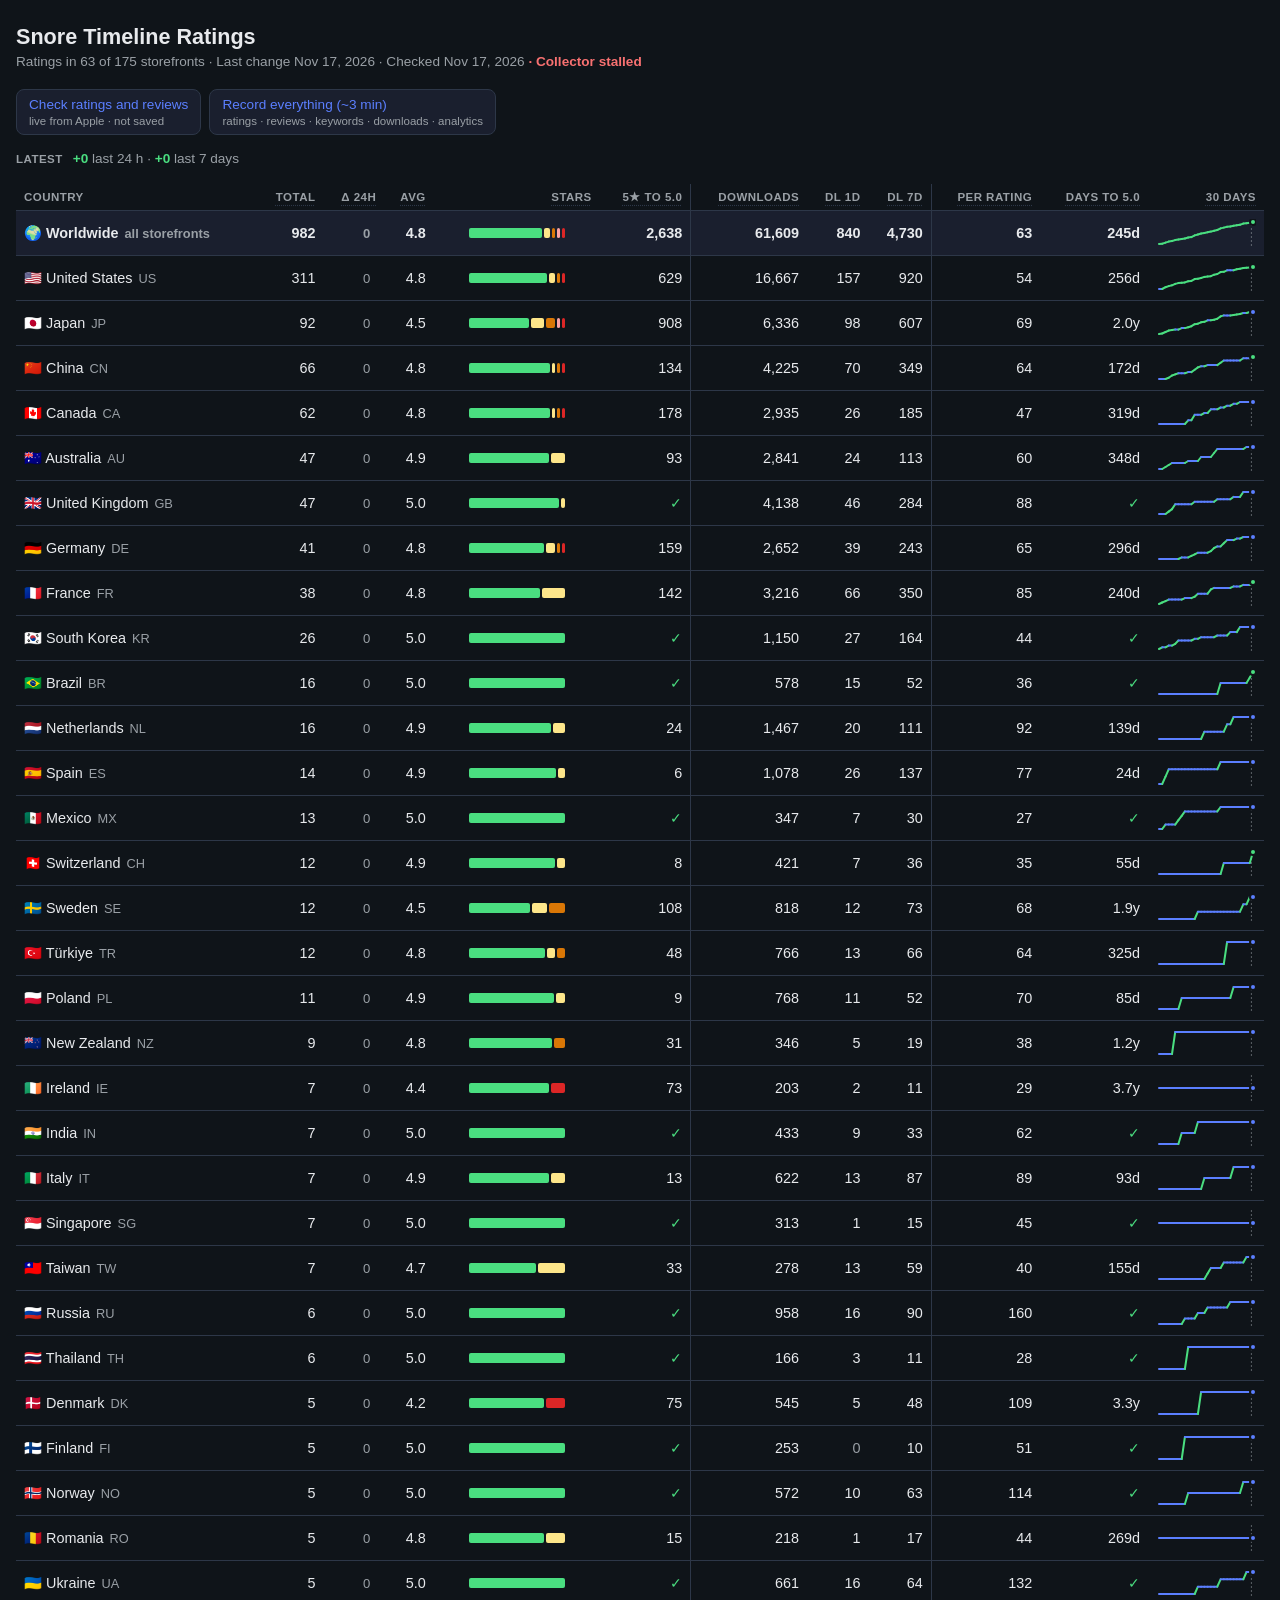
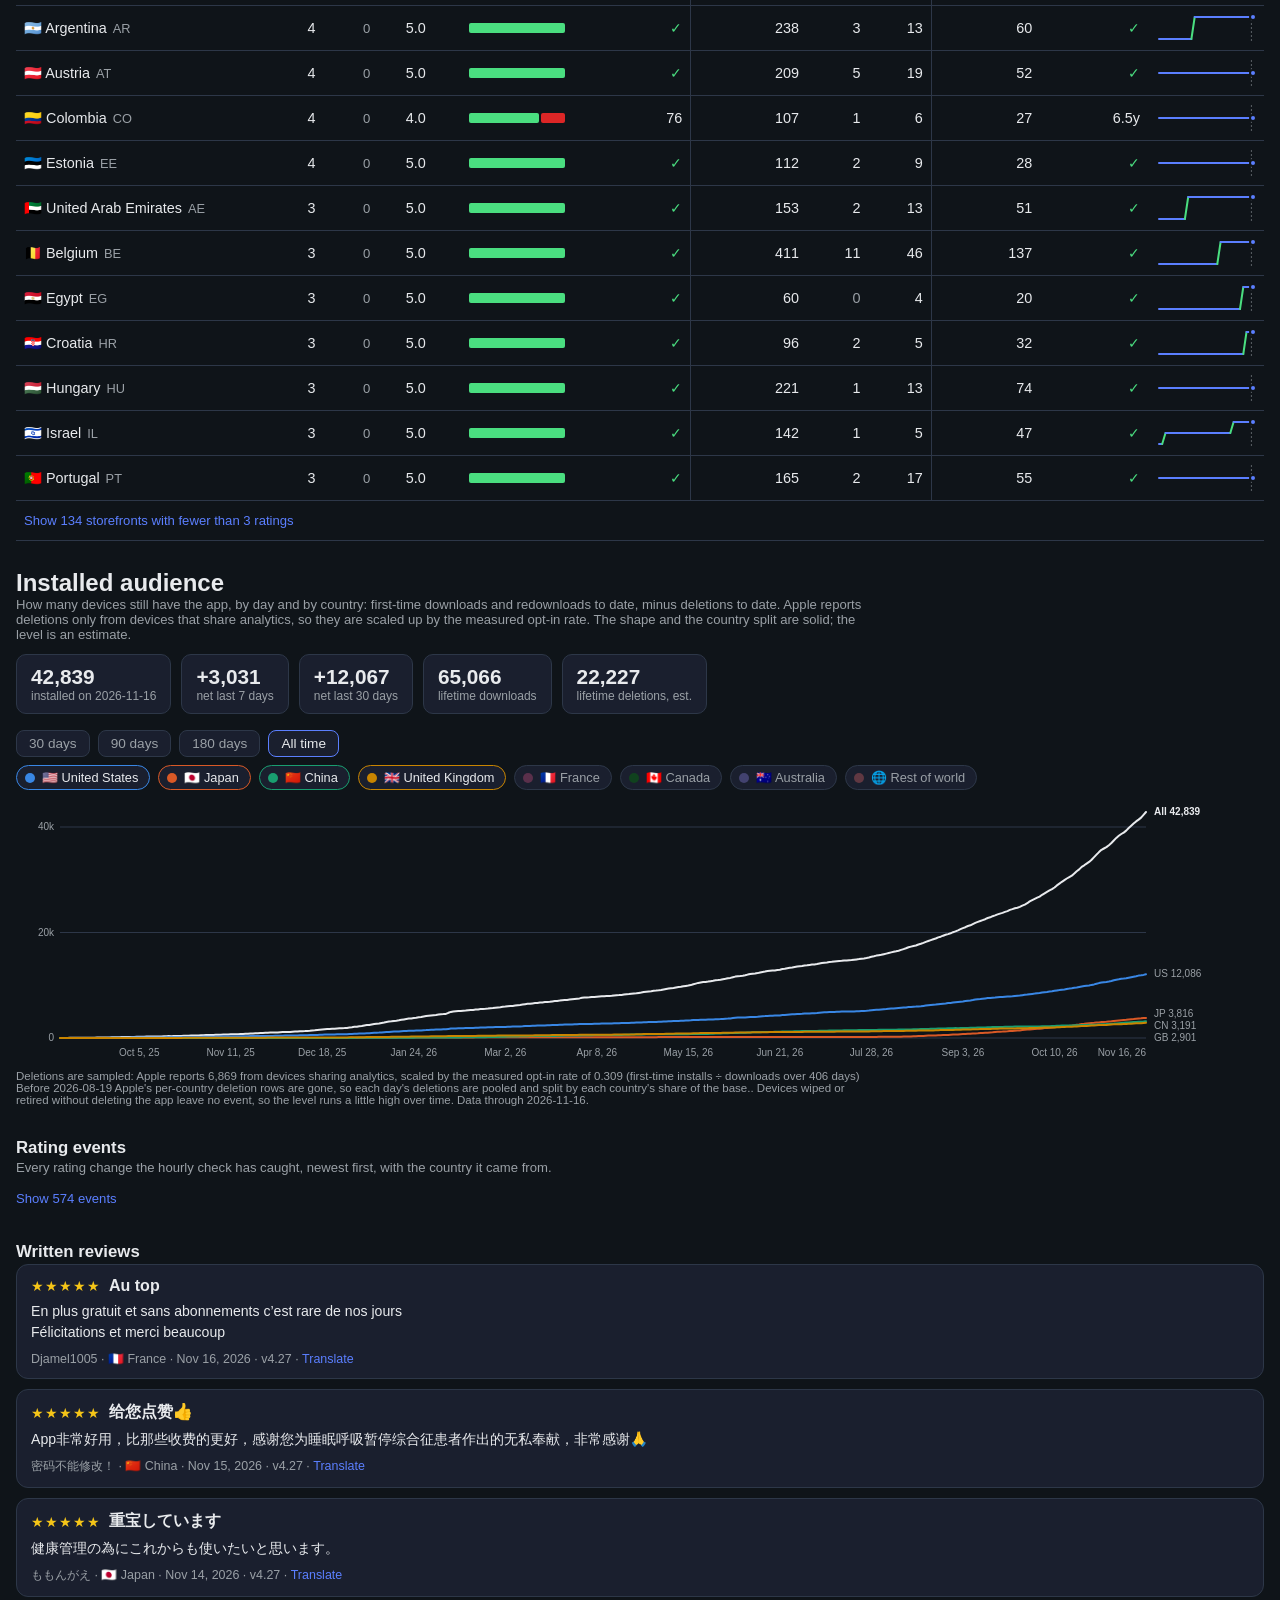
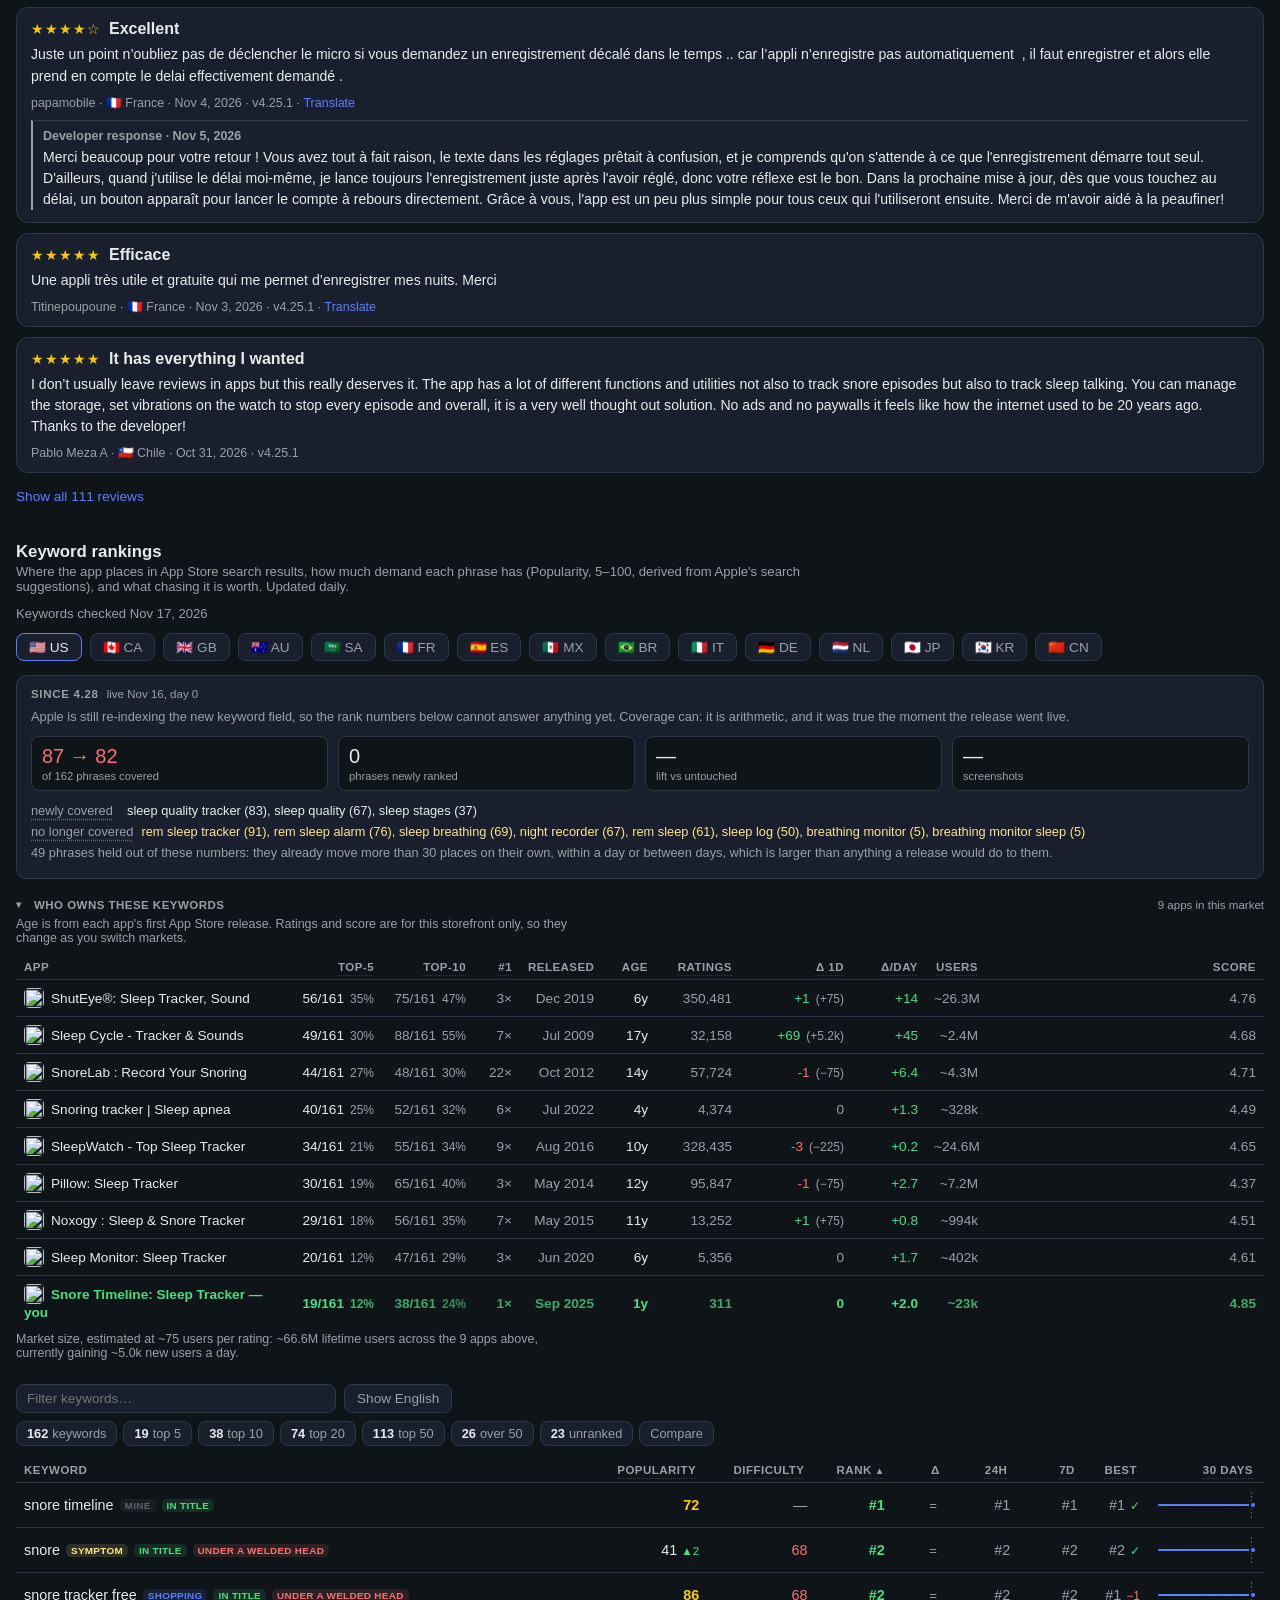
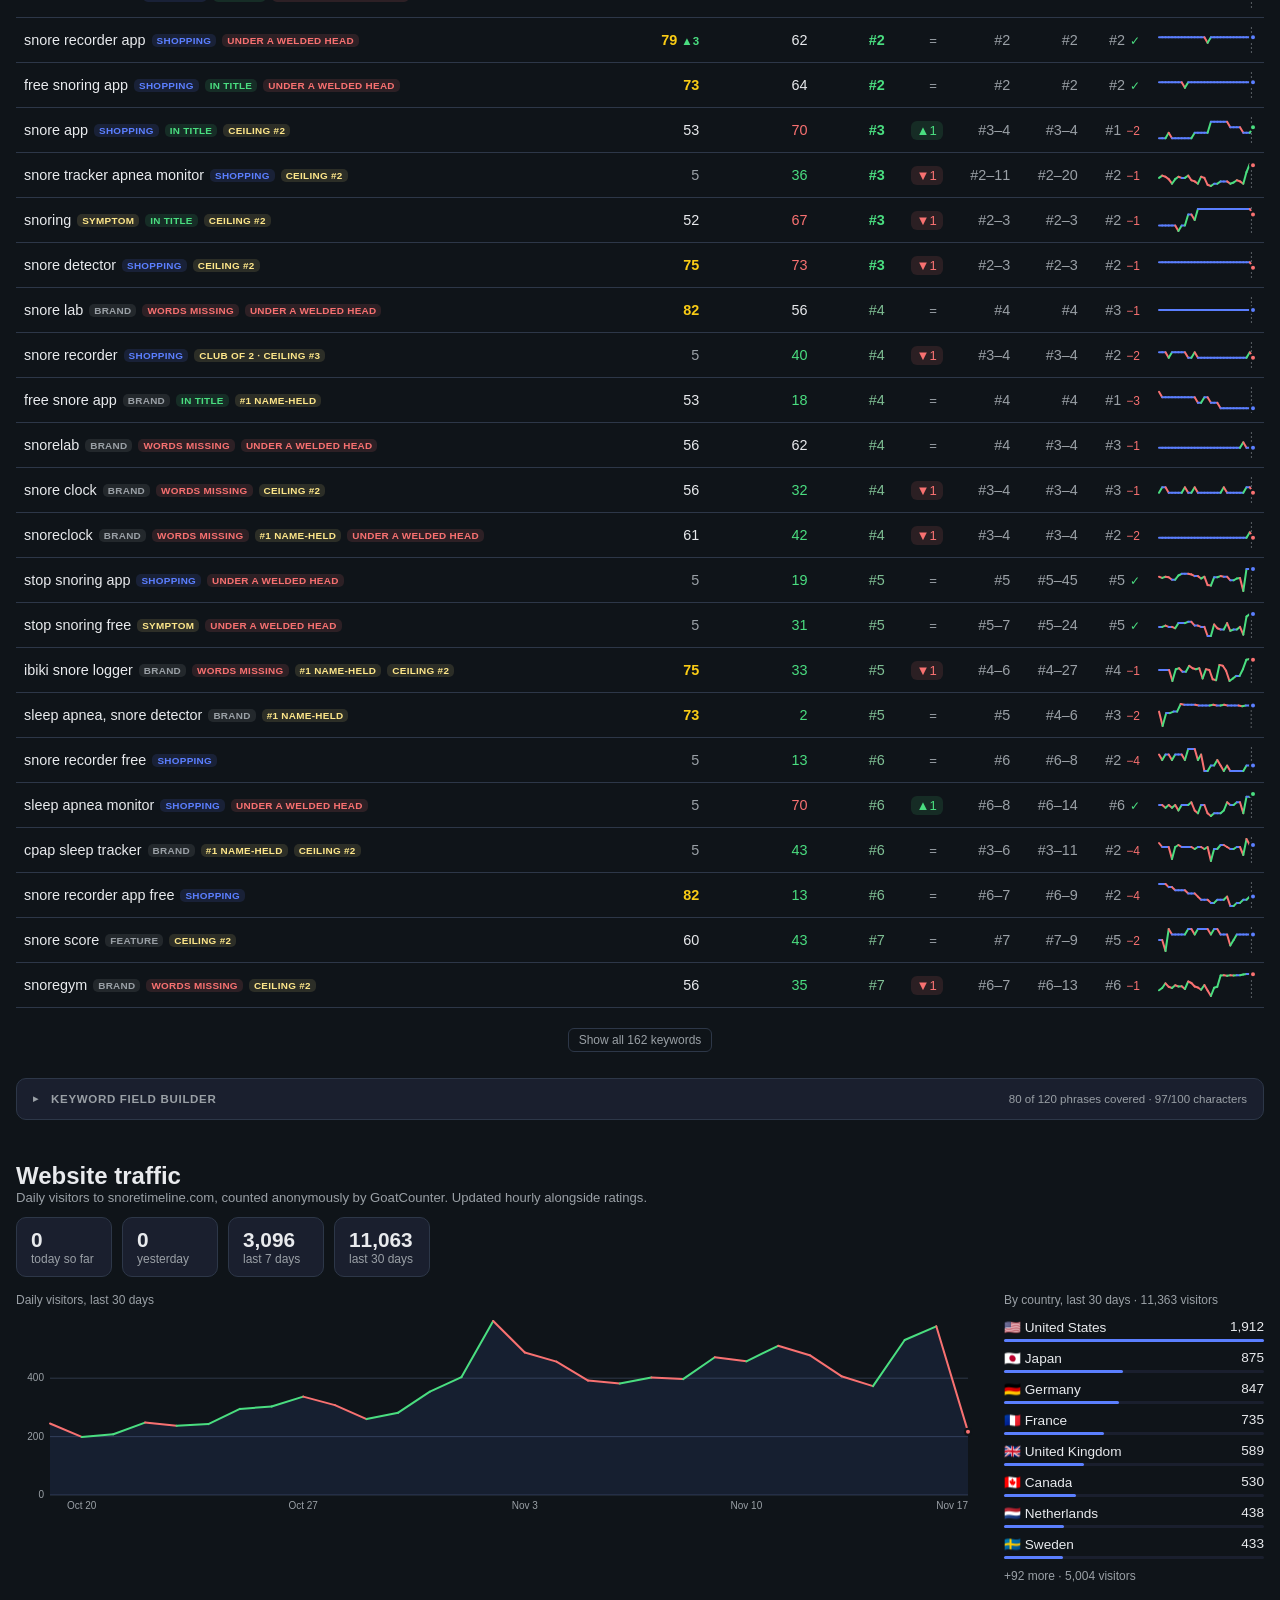
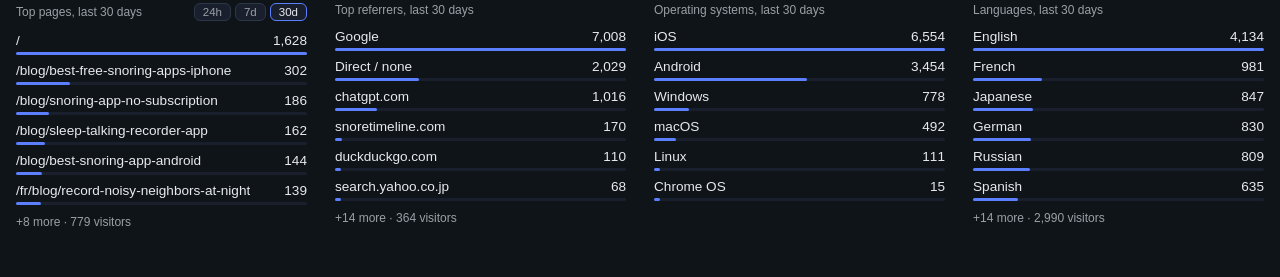
==== commit 531308df: "dashboard: make every keyword table column sortable Keyword, Δ, 24h, 7d, Best and 30 days join Popul" ====
--- a/docs/index.html
+++ b/docs/index.html
@@ -82,15 +82,15 @@
                 <table id="keywords">
                     <thead>
                         <tr>
-                            <th>Keyword</th>
+                            <th data-sort="term">Keyword<span class="sort-arrow"></span></th>
                             <th class="col-num" data-sort="pop" data-tip="Search demand, 5–100: how early and how high the phrase surfaces in App Store autocomplete">Popularity<span class="sort-arrow"></span></th>
                             <th class="col-num" data-sort="hard" data-tip="How hard the apps in the way are to pass, 0–100, graded from public signals: their ratings, their names, their age, how often the list turns over, whether it has moved for you. The push-next card still weighs this against demand for you.">Difficulty<span class="sort-arrow"></span></th>
                             <th class="col-num" data-sort="rank" data-tip="Current position in App Store search results for this phrase, out of the top 200 checked">Rank<span class="sort-arrow"></span></th>
-                            <th class="col-num" data-tip="Where you stand now against yesterday's closing rank. Always matches the sparkline's last segment.">Δ</th>
-                            <th class="col-num" data-tip="Rank range over the last 24 hours of runs">24h</th>
-                            <th class="col-num" data-tip="Rank range over the last 7 days">7d</th>
-                            <th class="col-num" data-tip="Best rank measured on any day since tracking began, and how far the current rank sits behind it. A tick means it is at its best right now.">Best</th>
-                            <th class="col-spark" data-tip="Each day's closing rank over the last 30 days, the way a stock chart plots a close. The line rises as the rank improves.">30 days</th>
+                            <th class="col-num" data-sort="delta" data-tip="Where you stand now against yesterday's closing rank. Always matches the sparkline's last segment.">Δ<span class="sort-arrow"></span></th>
+                            <th class="col-num" data-sort="d1" data-tip="Rank range over the last 24 hours of runs">24h<span class="sort-arrow"></span></th>
+                            <th class="col-num" data-sort="d7" data-tip="Rank range over the last 7 days">7d<span class="sort-arrow"></span></th>
+                            <th class="col-num" data-sort="best" data-tip="Best rank measured on any day since tracking began, and how far the current rank sits behind it. A tick means it is at its best right now.">Best<span class="sort-arrow"></span></th>
+                            <th class="col-spark" data-sort="trend" data-tip="Each day's closing rank over the last 30 days, the way a stock chart plots a close. The line rises as the rank improves.">30 days<span class="sort-arrow"></span></th>
                         </tr>
                     </thead>
                     <tbody></tbody>
@@ -143,6 +143,6 @@
 
     </main>
     <div id="tooltip" hidden></div>
-    <script src="app.js?v=251"></script>
+    <script src="app.js?v=252"></script>
 </body>
 </html>
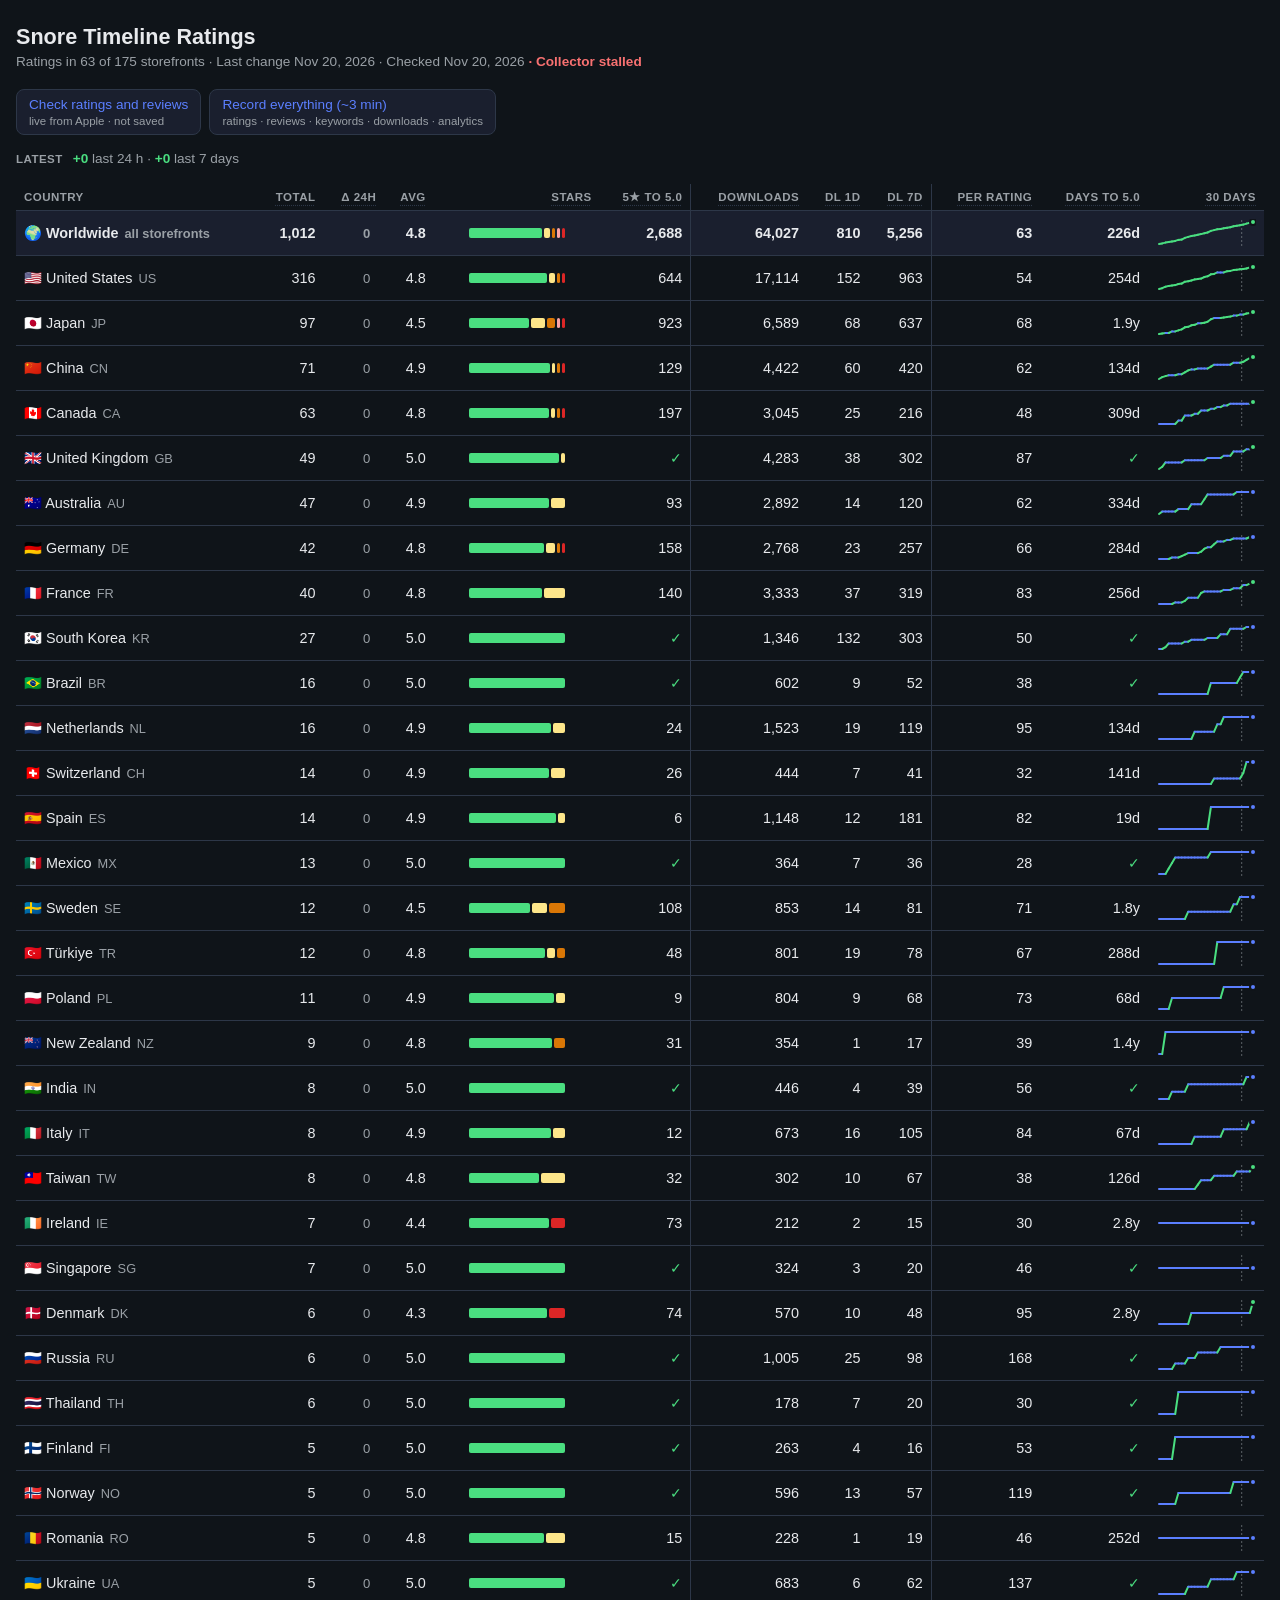
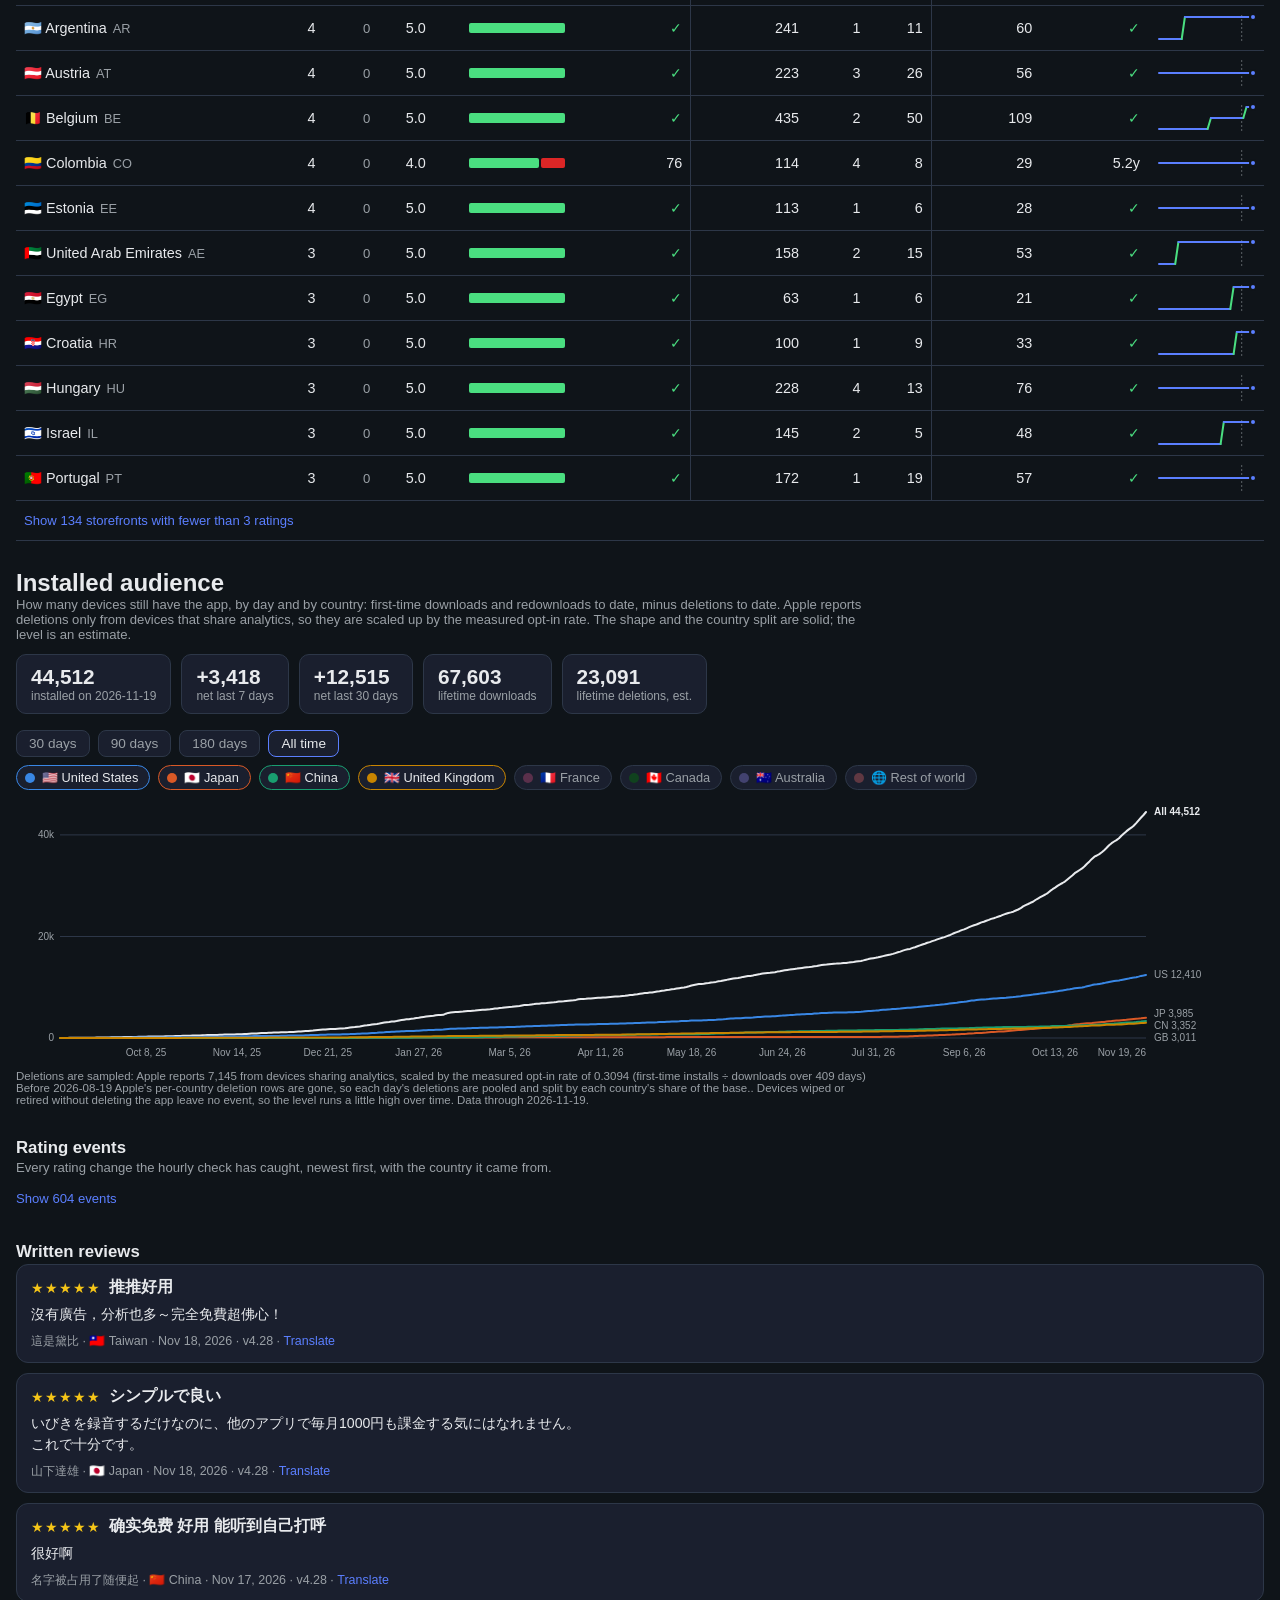
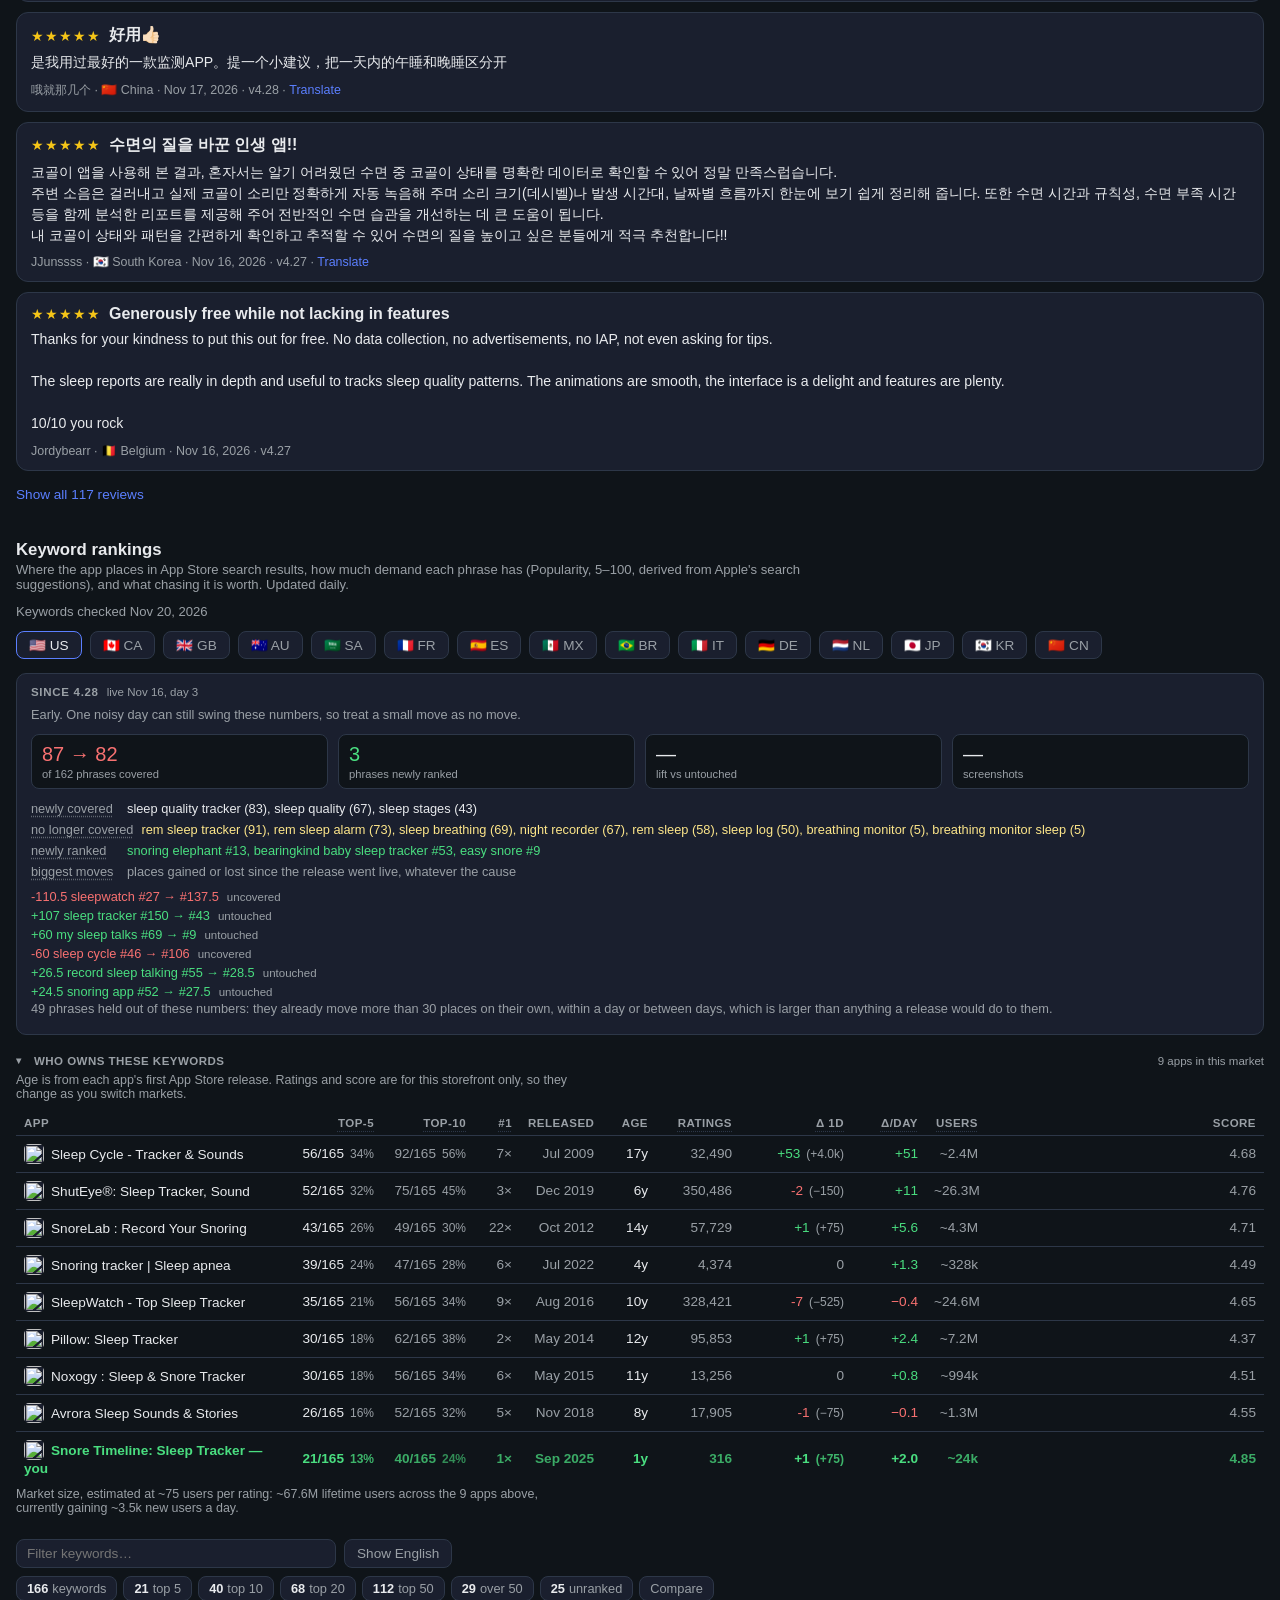
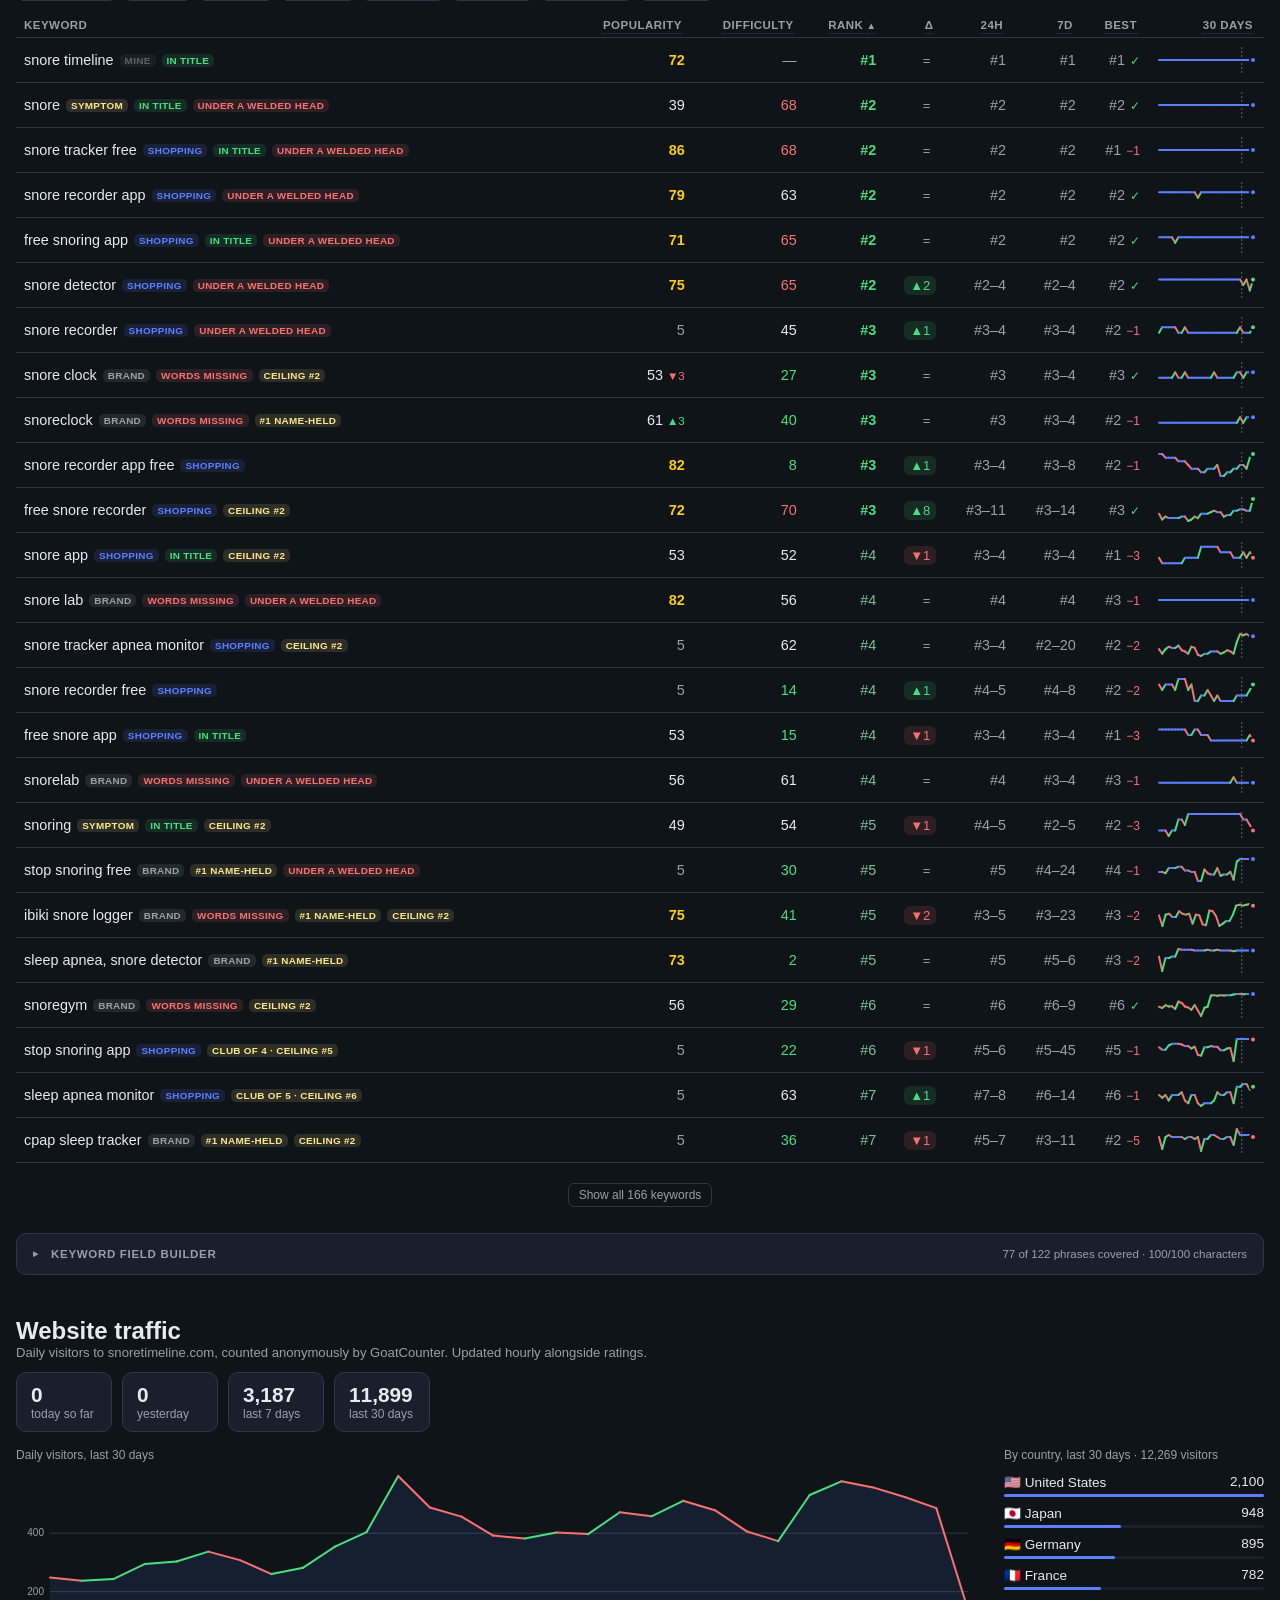
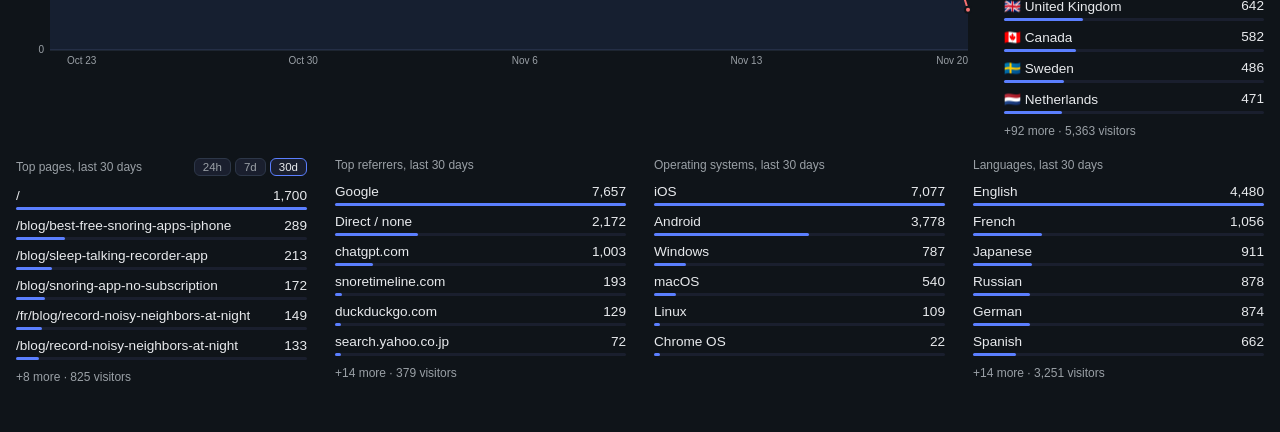
==== commit 9f05c2b8: "Sync listing from App Store Connect; flag stale keyword edits scripts/asc-listing.mjs pulls name, su" ====
--- a/docs/index.html
+++ b/docs/index.html
@@ -5,7 +5,7 @@
     <meta name="viewport" content="width=device-width, initial-scale=1.0">
     <meta name="theme-color" content="#0F1419">
     <title>Snore Timeline · Ratings Tracker</title>
-    <link rel="stylesheet" href="styles.css?v=149">
+    <link rel="stylesheet" href="styles.css?v=150">
 </head>
 <body>
     <main>
@@ -143,6 +143,6 @@
 
     </main>
     <div id="tooltip" hidden></div>
-    <script src="app.js?v=252"></script>
+    <script src="app.js?v=253"></script>
 </body>
 </html>
--- a/docs/styles.css
+++ b/docs/styles.css
@@ -1558,6 +1558,8 @@
 #kw-plan { grid-template-columns: 1fr; }
 .fb-input { resize: vertical; line-height: 1.5; }
 .fb-yours-note.over { color: var(--bad); }
+.fb-yours-row { margin-top: 6px; }
+.fb-yours-row .fb-yours-note { display: inline; margin-top: 0; }
 .fb-swap { margin: 8px 0 12px; }
 .fb-yours-waste {
     display: block;
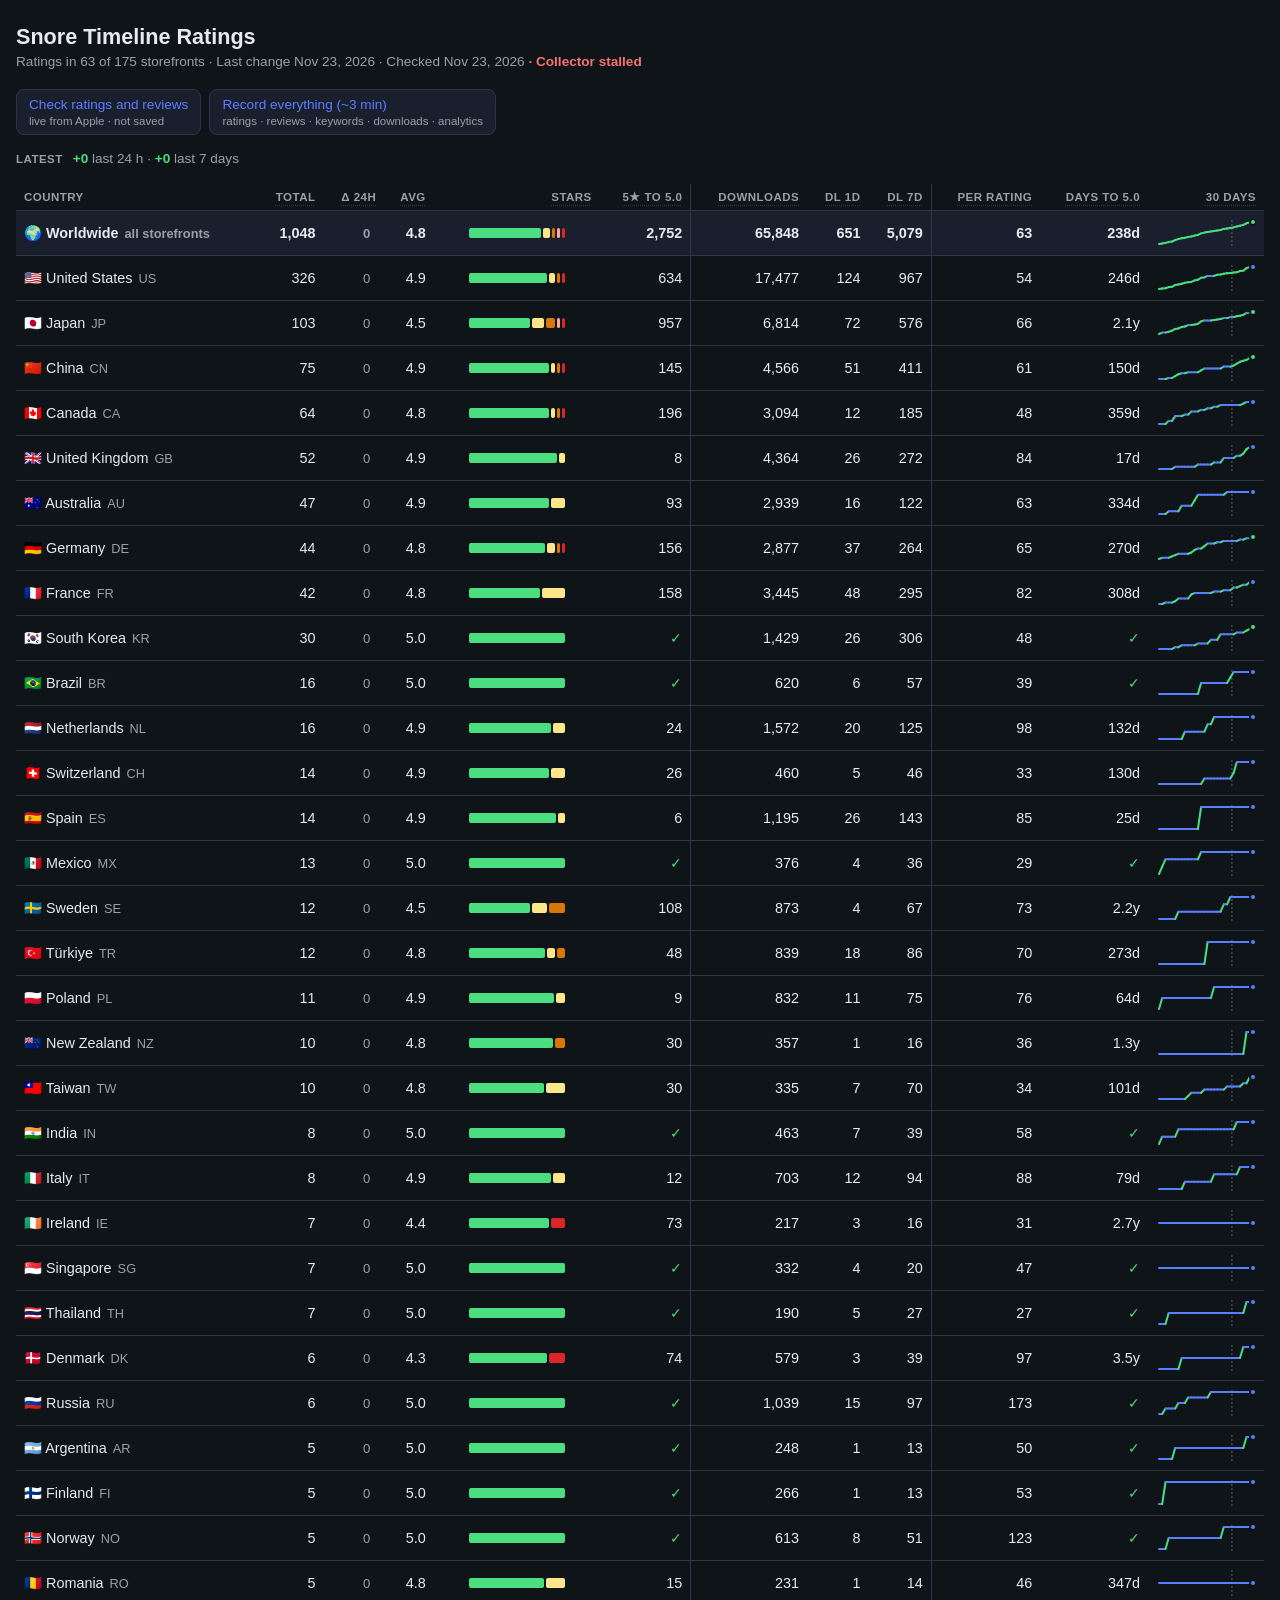
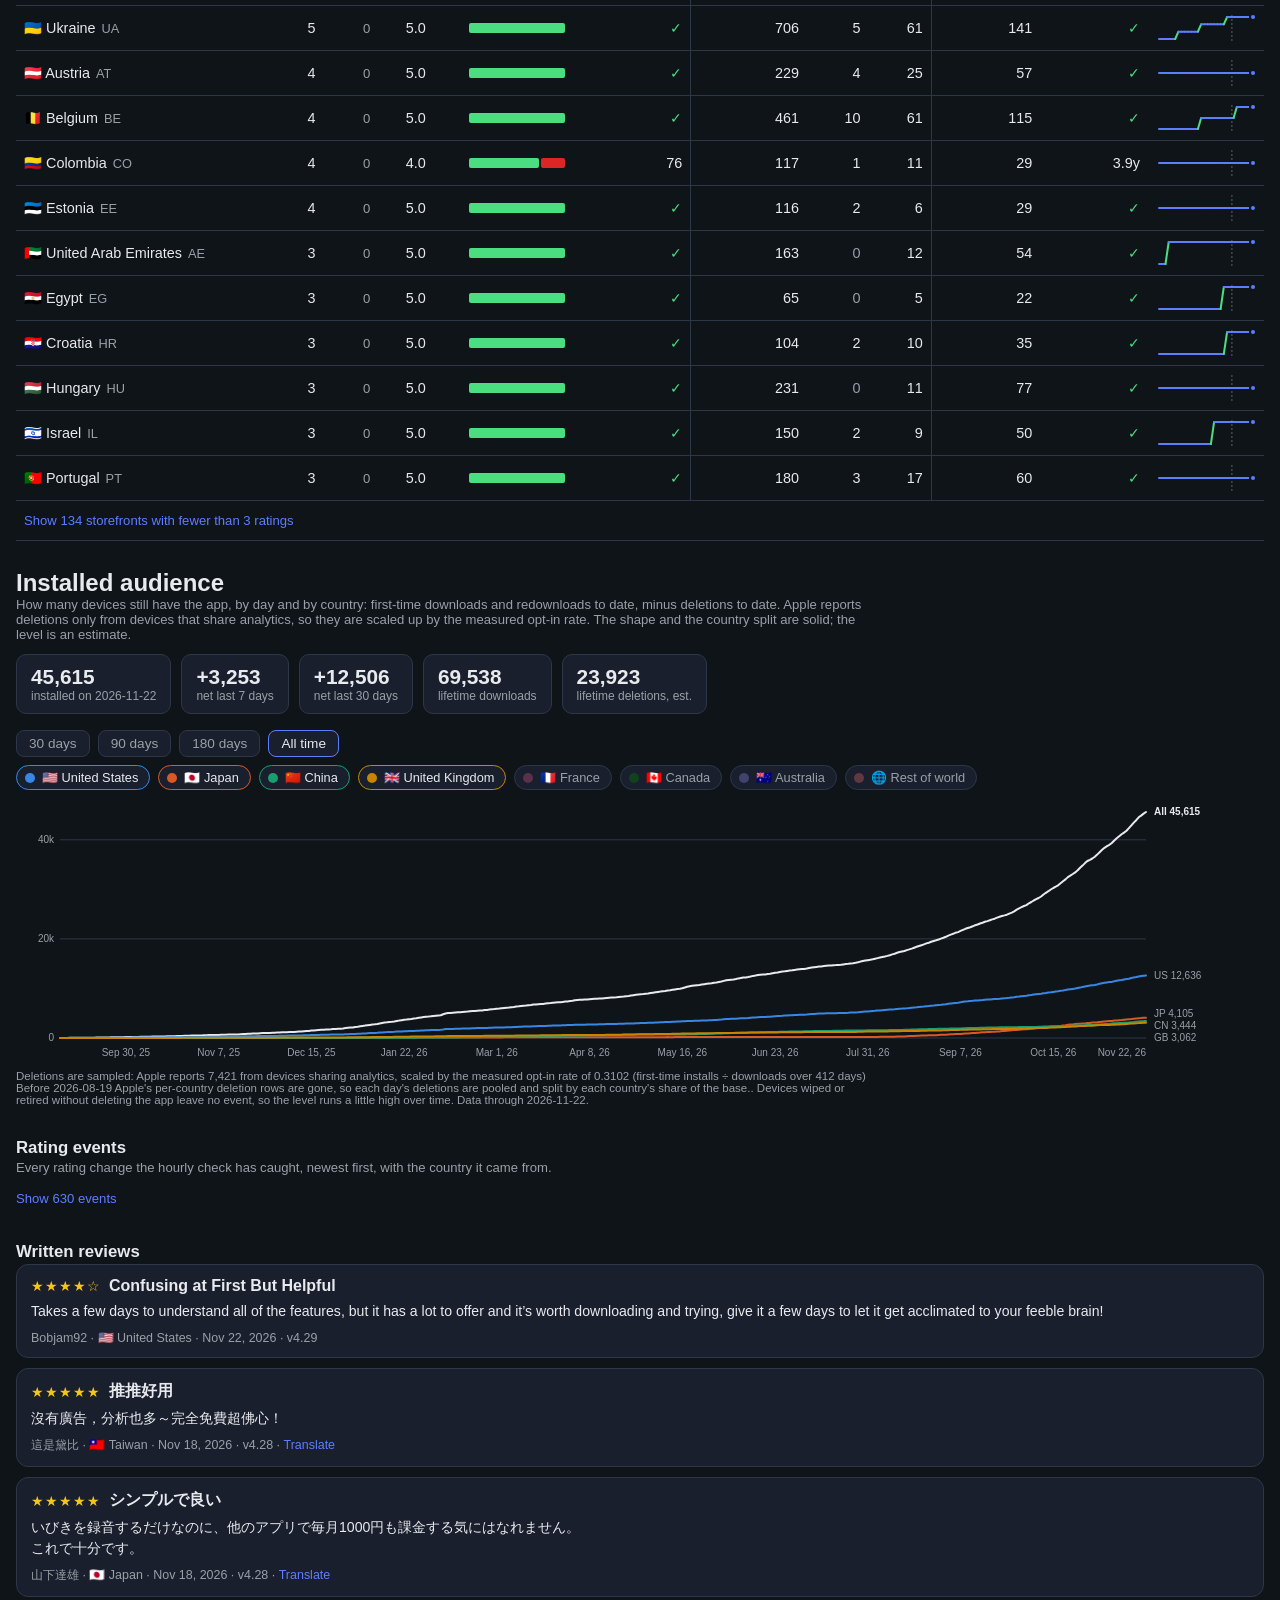
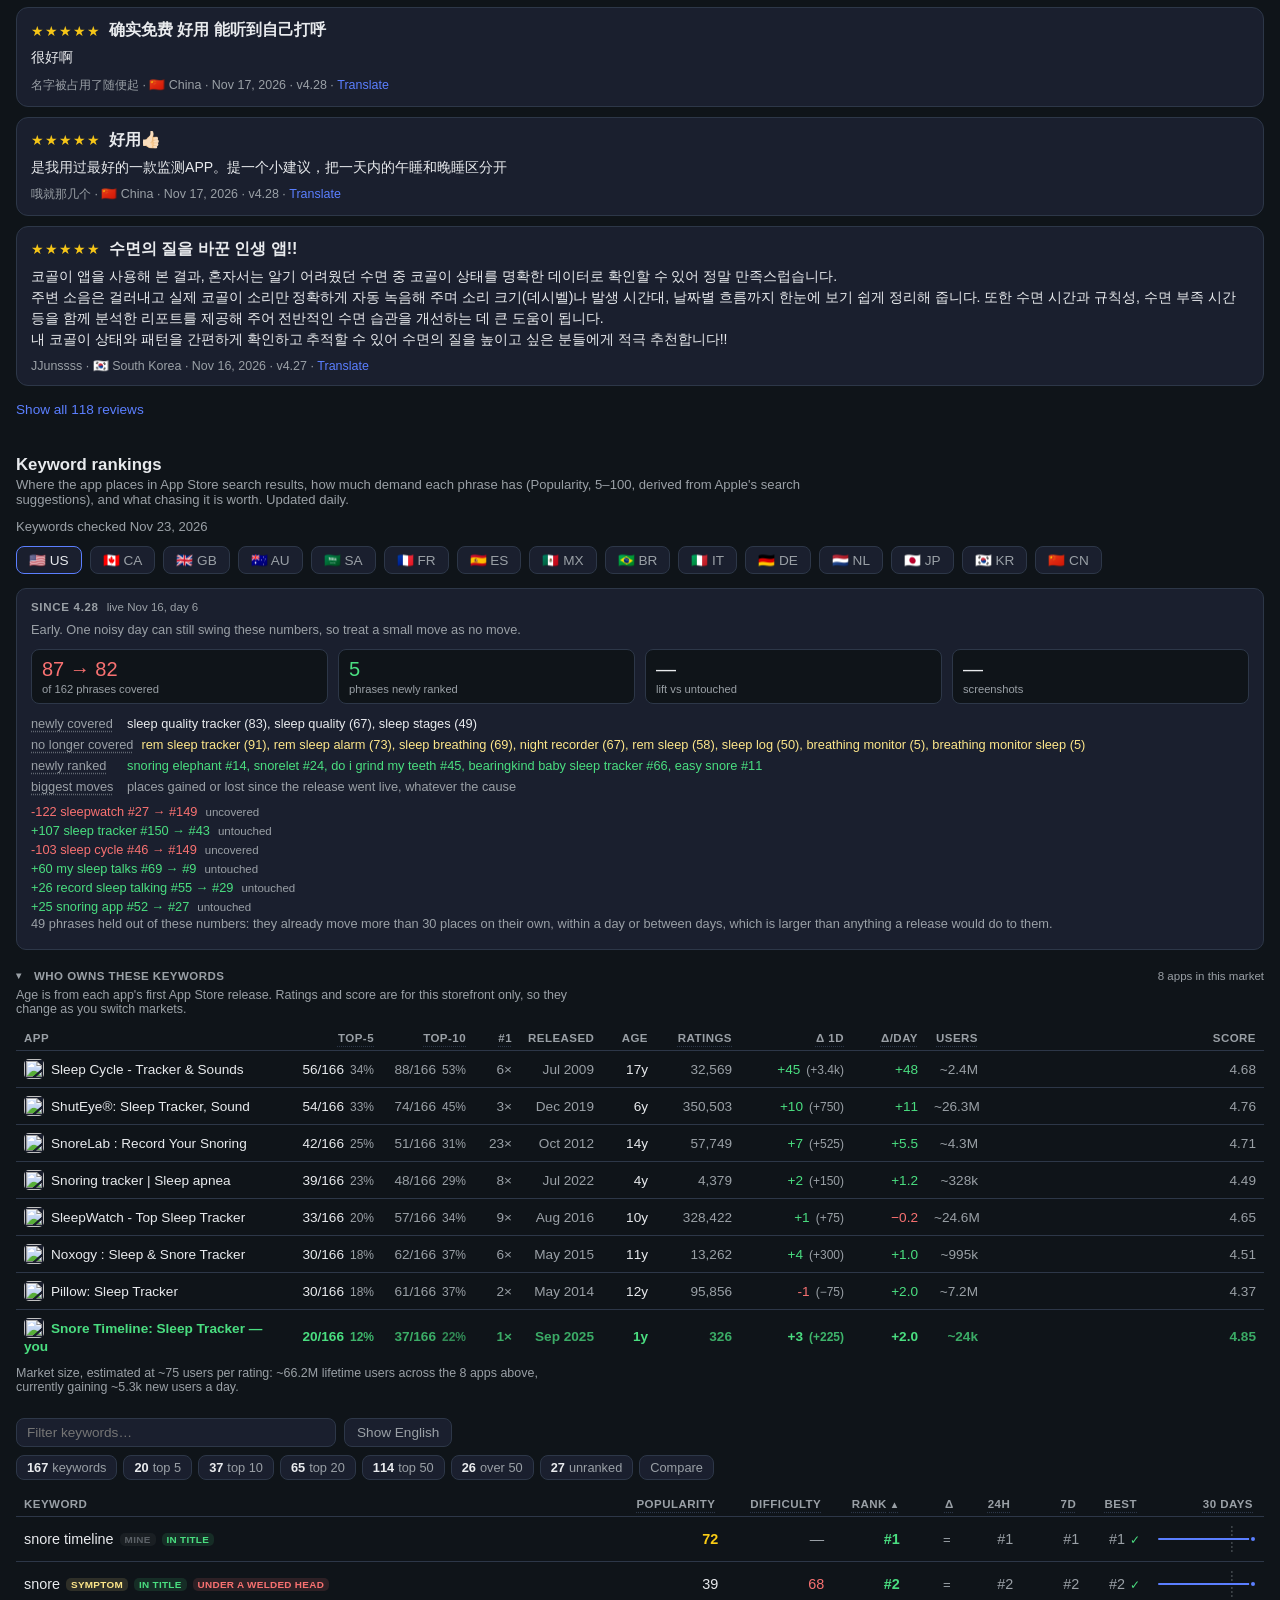
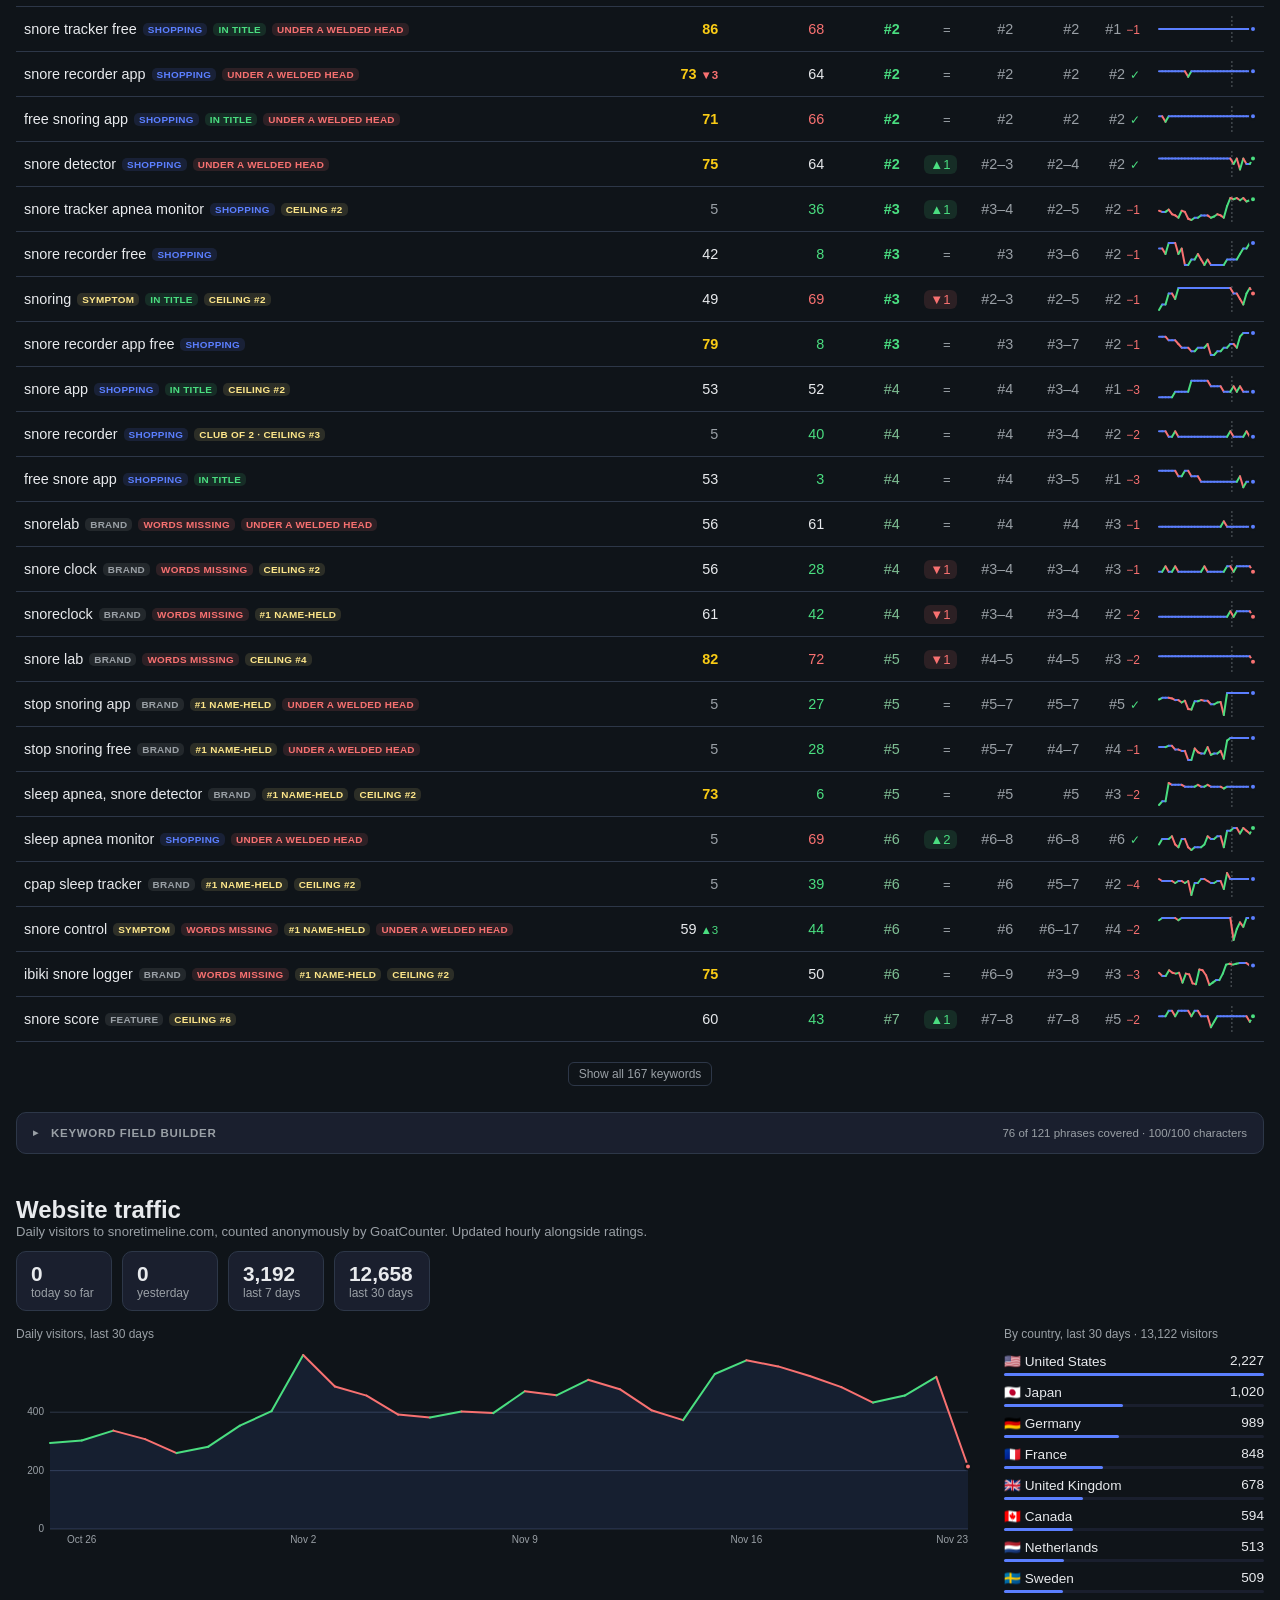
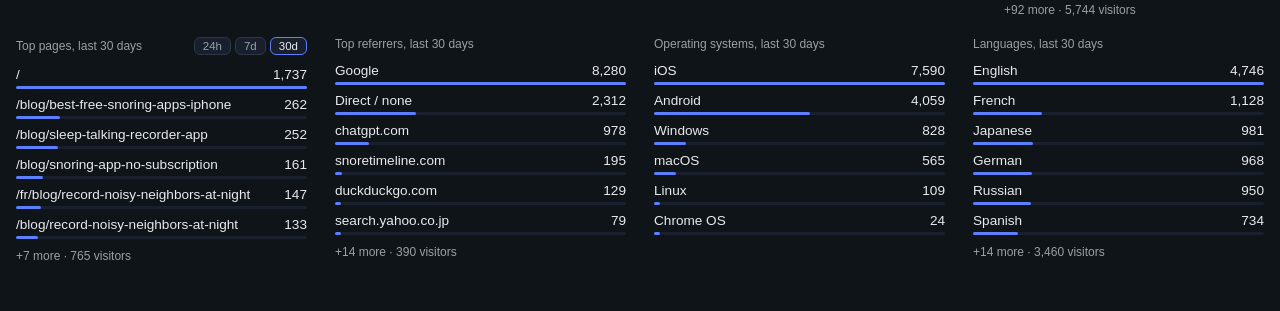
==== commit b8a3de8c: "dashboard: translate by output, not Google's detected language Google labels some Traditional Chines" ====
--- a/docs/index.html
+++ b/docs/index.html
@@ -143,6 +143,6 @@
 
     </main>
     <div id="tooltip" hidden></div>
-    <script src="app.js?v=253"></script>
+    <script src="app.js?v=254"></script>
 </body>
 </html>
